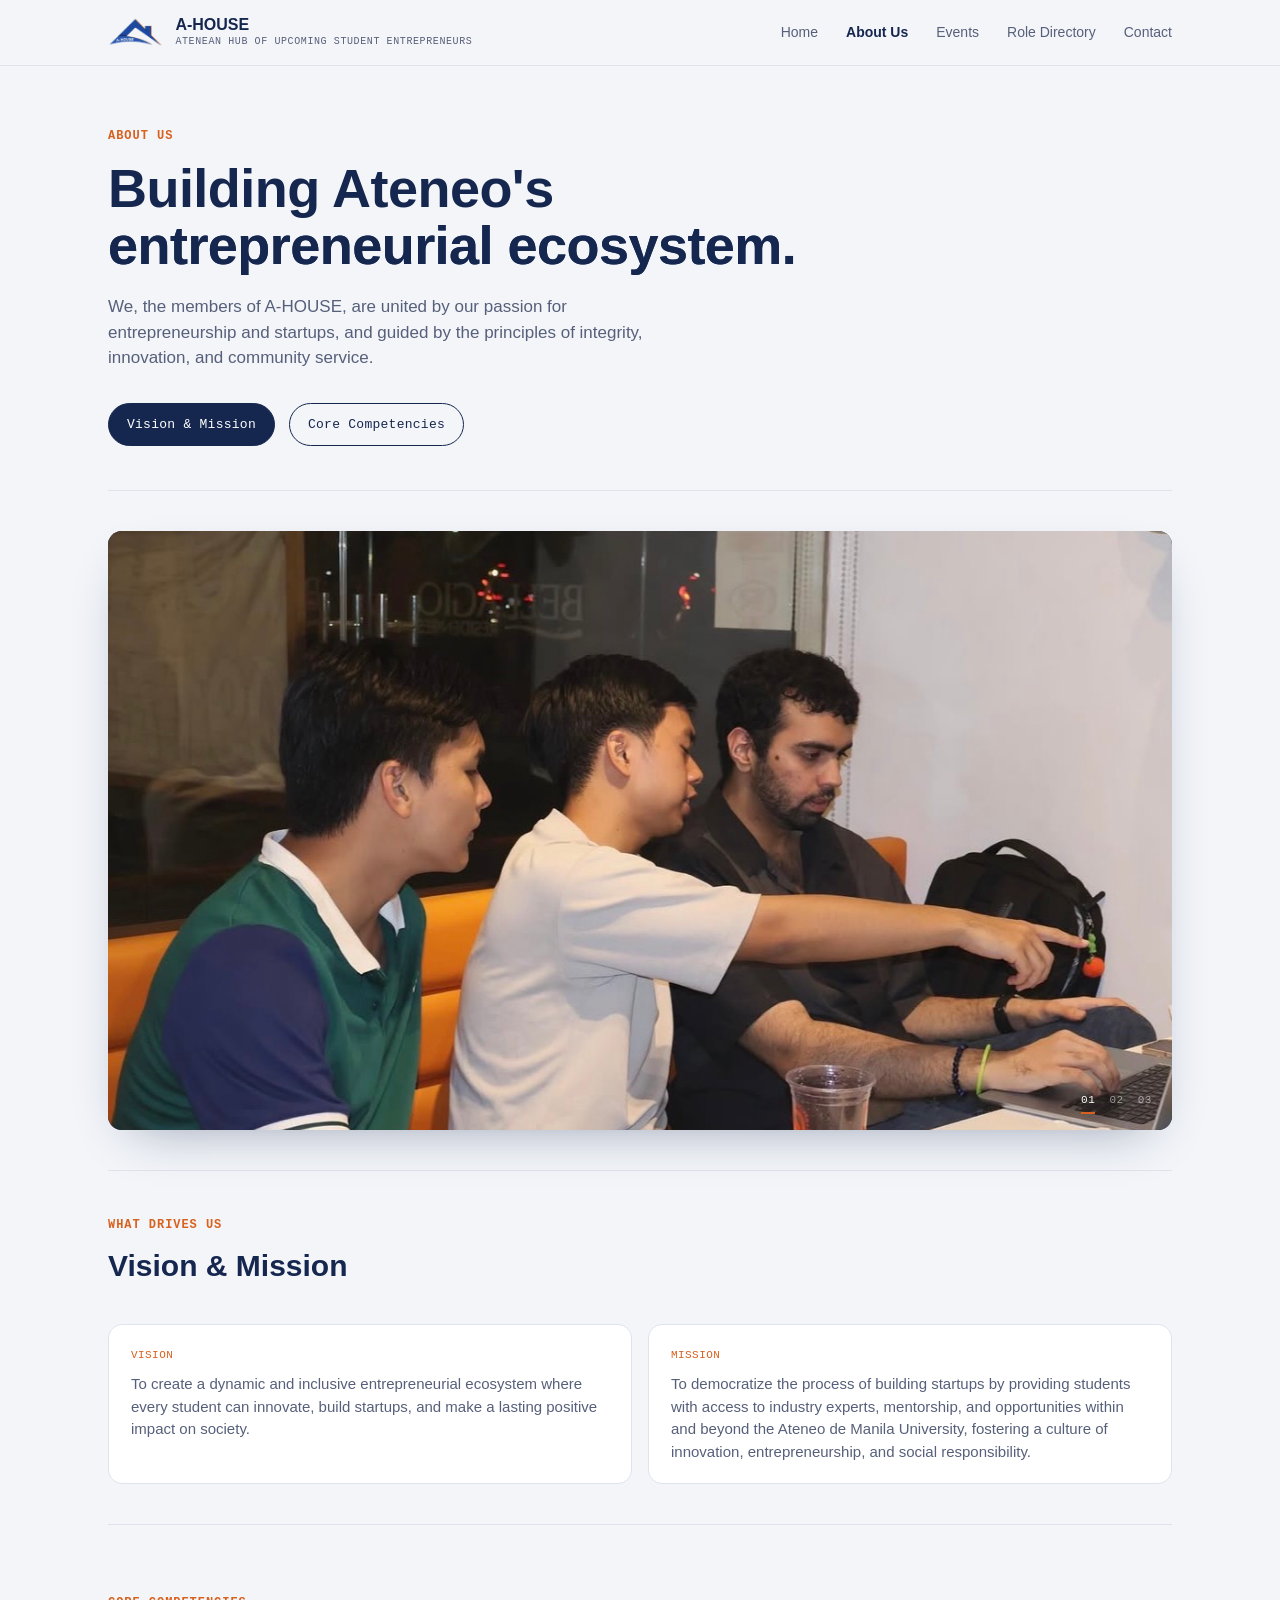
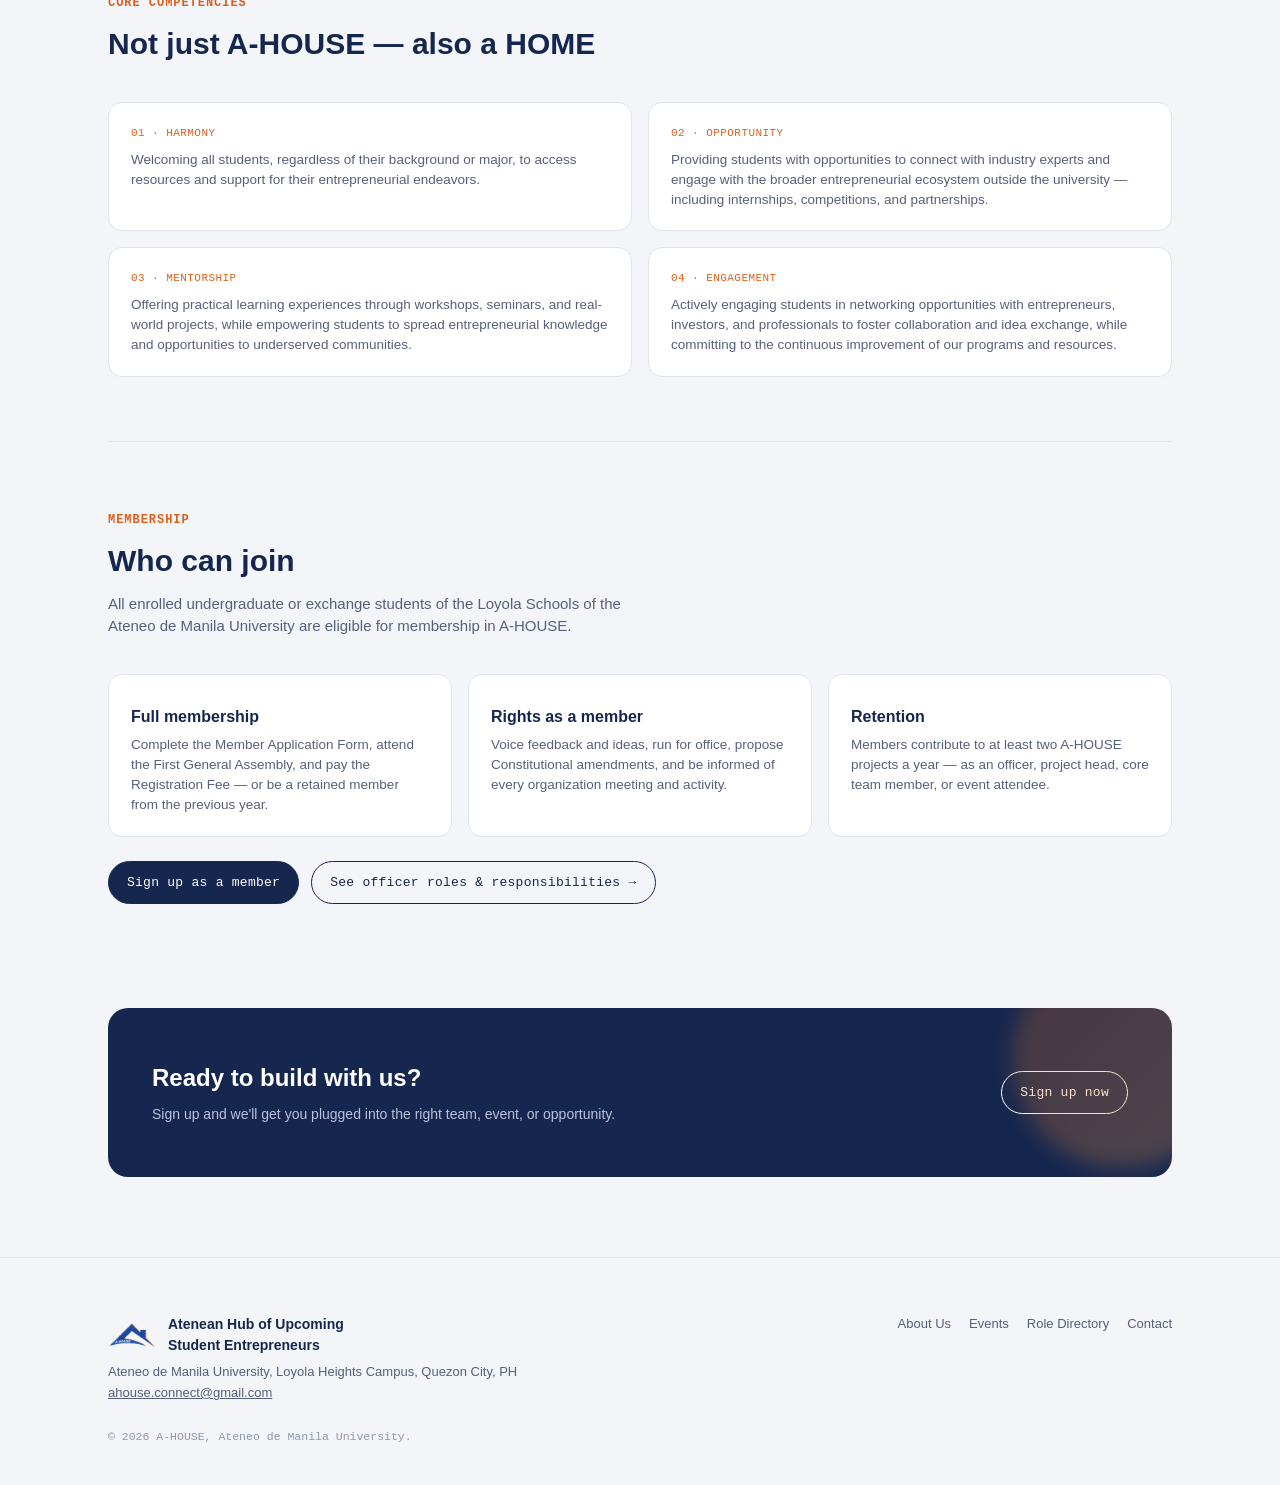
==== about.html @ 1306f524 "Initial commit: A-HOUSE multi-page site (Home, About, Events, Role Directory, Contact) Co-Authored-B" ====
<!DOCTYPE html>
<html lang="en">
<head>
<meta charset="UTF-8">
<meta name="viewport" content="width=device-width, initial-scale=1.0">
<title>About Us — A-HOUSE</title>
<meta name="description" content="A-HOUSE's vision, mission, and the HOME principles that guide the Atenean Hub of Upcoming Student Entrepreneurs.">
<link rel="icon" href="assets/logo-icon-sm.png">
<link rel="stylesheet" href="css/style.css">
</head>
<body>

<header data-header data-page="about">
  <div class="nav">
    <a class="brand" href="index.html">
      <img class="brand-mark" src="assets/logo-icon-sm.png" alt="A-HOUSE logo">
      <div>
        <div class="brand-text">A-HOUSE</div>
        <div class="brand-sub">Atenean Hub of Upcoming Student Entrepreneurs</div>
      </div>
    </a>
    <nav class="links">
      <a href="index.html" data-page="home">Home</a>
      <a href="about.html" data-page="about">About Us</a>
      <a href="events.html" data-page="events">Events</a>
      <a href="directory.html" data-page="directory">Role Directory</a>
      <a href="contact.html" data-page="contact">Contact</a>
    </nav>
    <button class="nav-toggle" aria-label="Toggle menu"><span></span></button>
  </div>
  <div class="mobile-links">
    <a href="index.html" data-page="home">Home</a>
    <a href="about.html" data-page="about">About Us</a>
    <a href="events.html" data-page="events">Events</a>
    <a href="directory.html" data-page="directory">Role Directory</a>
    <a href="contact.html" data-page="contact">Contact</a>
  </div>
</header>

<main>

  <section class="hero hero-compact">
    <div class="wrap">
      <span class="eyebrow">About Us</span>
      <h1 style="margin-top:14px;">Building Ateneo's<br><em>entrepreneurial ecosystem.</em></h1>
      <p>We, the members of A-HOUSE, are united by our passion for entrepreneurship and startups, and guided by the principles of integrity, innovation, and community service.</p>
      <div class="hero-actions">
        <button class="btn solid" onclick="scrollToId('vision-mission')">Vision &amp; Mission</button>
        <button class="btn" onclick="scrollToId('core-competencies')">Core Competencies</button>
      </div>
    </div>
  </section>

  <div class="wrap"><div class="divider"></div></div>

  <section class="section tight">
    <div class="wrap">
      <div class="carousel" data-carousel>
        <div class="carousel-track">
          <div class="carousel-slide"><img src="assets/events/startup-spark-laptop-huddle.jpg" alt="Members huddled around a laptop working together at a Startup Spark meetup"></div>
          <div class="carousel-slide"><img src="assets/events/venture-vibes-icebreaker-slide.jpg" alt="Members mid-icebreaker activity at a Venture Vibes event"></div>
          <div class="carousel-slide"><img src="assets/events/fundraising-art-field.jpg" alt="A-HOUSE members outdoors at a campus Fundraising Event"></div>
        </div>
        <div class="carousel-tabs"></div>
      </div>
    </div>
  </section>

  <div class="wrap"><div class="divider"></div></div>

  <section class="section tight" id="vision-mission">
    <div class="wrap">
      <div class="section-head">
        <span class="eyebrow">What drives us</span>
        <h2 style="margin-top:8px;">Vision &amp; Mission</h2>
      </div>
      <div class="grid">
        <div class="card">
          <div class="card-code">VISION</div>
          <p class="lead" style="margin-top:10px; font-size:15px;">To create a dynamic and inclusive entrepreneurial ecosystem where every student can innovate, build startups, and make a lasting positive impact on society.</p>
        </div>
        <div class="card">
          <div class="card-code">MISSION</div>
          <p class="lead" style="margin-top:10px; font-size:15px;">To democratize the process of building startups by providing students with access to industry experts, mentorship, and opportunities within and beyond the Ateneo de Manila University, fostering a culture of innovation, entrepreneurship, and social responsibility.</p>
        </div>
      </div>
    </div>
  </section>

  <div class="wrap"><div class="divider"></div></div>

  <section class="section" id="core-competencies">
    <div class="wrap">
      <div class="section-head">
        <span class="eyebrow">Core Competencies</span>
        <h2 style="margin-top:8px;">Not just A-HOUSE — also a HOME</h2>
      </div>
      <div class="grid">
        <div class="card">
          <div class="card-top">
            <div class="card-code">01 · HARMONY</div>
          </div>
          <p class="lead" style="margin-top:8px;">Welcoming all students, regardless of their background or major, to access resources and support for their entrepreneurial endeavors.</p>
        </div>
        <div class="card">
          <div class="card-top">
            <div class="card-code">02 · OPPORTUNITY</div>
          </div>
          <p class="lead" style="margin-top:8px;">Providing students with opportunities to connect with industry experts and engage with the broader entrepreneurial ecosystem outside the university — including internships, competitions, and partnerships.</p>
        </div>
        <div class="card">
          <div class="card-top">
            <div class="card-code">03 · MENTORSHIP</div>
          </div>
          <p class="lead" style="margin-top:8px;">Offering practical learning experiences through workshops, seminars, and real-world projects, while empowering students to spread entrepreneurial knowledge and opportunities to underserved communities.</p>
        </div>
        <div class="card">
          <div class="card-top">
            <div class="card-code">04 · ENGAGEMENT</div>
          </div>
          <p class="lead" style="margin-top:8px;">Actively engaging students in networking opportunities with entrepreneurs, investors, and professionals to foster collaboration and idea exchange, while committing to the continuous improvement of our programs and resources.</p>
        </div>
      </div>
    </div>
  </section>

  <div class="wrap"><div class="divider"></div></div>

  <section class="section">
    <div class="wrap">
      <div class="section-head">
        <span class="eyebrow">Membership</span>
        <h2 style="margin-top:8px;">Who can join</h2>
        <p>All enrolled undergraduate or exchange students of the Loyola Schools of the Ateneo de Manila University are eligible for membership in A-HOUSE.</p>
      </div>
      <div class="grid-3">
        <div class="card">
          <h3 style="font-size:16px;">Full membership</h3>
          <p class="lead">Complete the Member Application Form, attend the First General Assembly, and pay the Registration Fee — or be a retained member from the previous year.</p>
        </div>
        <div class="card">
          <h3 style="font-size:16px;">Rights as a member</h3>
          <p class="lead">Voice feedback and ideas, run for office, propose Constitutional amendments, and be informed of every organization meeting and activity.</p>
        </div>
        <div class="card">
          <h3 style="font-size:16px;">Retention</h3>
          <p class="lead">Members contribute to at least two A-HOUSE projects a year — as an officer, project head, core team member, or event attendee.</p>
        </div>
      </div>
      <div style="margin-top:24px; display:flex; gap:12px; flex-wrap:wrap;">
        <!-- Placeholder — swap href for the real member sign-up form link once it's ready. -->
        <a class="btn solid" href="#" target="_blank" rel="noopener">Sign up as a member</a>
        <a class="btn" href="directory.html">See officer roles &amp; responsibilities →</a>
      </div>
    </div>
  </section>

  <section class="section tight">
    <div class="wrap">
      <div class="cta">
        <div>
          <h3>Ready to build with us?</h3>
          <p>Sign up and we'll get you plugged into the right team, event, or opportunity.</p>
        </div>
        <!-- Placeholder — swap href for the real member sign-up form link once it's ready. -->
        <a class="btn" href="#" target="_blank" rel="noopener">Sign up now</a>
      </div>
    </div>
  </section>

</main>

<footer>
  <div class="wrap">
    <div class="foot-grid">
      <div>
        <div class="foot-brand">
          <img class="brand-mark" src="assets/logo-icon-sm.png" alt="A-HOUSE logo">
          <div class="foot-brand-text">Atenean Hub of Upcoming<br>Student Entrepreneurs</div>
        </div>
        <div class="foot-meta">Ateneo de Manila University, Loyola Heights Campus, Quezon City, PH<br><a href="mailto:ahouse.connect@gmail.com">ahouse.connect@gmail.com</a></div>
      </div>
      <div class="foot-links">
        <a href="about.html">About Us</a>
        <a href="events.html">Events</a>
        <a href="directory.html">Role Directory</a>
        <a href="contact.html">Contact</a>
      </div>
    </div>
    <div class="foot-note">© 2026 A-HOUSE, Ateneo de Manila University.</div>
  </div>
</footer>

<script src="js/main.js"></script>
<script src="js/carousel.js"></script>
</body>
</html>
---- css/style.css ----
/* ==========================================================================
   A-HOUSE shared design system
   Ported & extended from the original Role Directory (ahouseroledirectory.netlify.app)
   ========================================================================== */

:root{
  --navy: #16274F;
  --navy-light: #24407D;
  --orange: #D9611E;
  --amber: #F0A64C;
  --paper: #F3F5F9;
  --card: #FFFFFF;
  --ink: #161B22;
  --slate: #57607A;
  --slate-soft: #9098AC;
  --line: #DFE3EC;
  --radius: 14px;
  --display: -apple-system, "Segoe UI Semibold", "Helvetica Neue", Arial, sans-serif;
  --body: -apple-system, "Segoe UI", Roboto, Helvetica, Arial, sans-serif;
  --mono: ui-monospace, "SFMono-Regular", Consolas, "Liberation Mono", Menlo, monospace;
}

*{box-sizing:border-box; margin:0; padding:0;}
html{scroll-behavior:smooth;}
body{
  background:var(--paper);
  color:var(--ink);
  font-family:var(--body);
  line-height:1.5;
  -webkit-font-smoothing:antialiased;
}
a{color:inherit;}
img,svg{display:block; max-width:100%;}
button{font:inherit; background:none; border:none;}
ul{list-style:none;}

/* ---------- utility ---------- */
.wrap{max-width:1120px; margin:0 auto; padding:0 28px;}
.eyebrow{
  font-family:var(--mono);
  font-size:12px;
  letter-spacing:.08em;
  text-transform:uppercase;
  color:var(--orange);
  font-weight:600;
}
.btn{
  display:inline-flex; align-items:center; gap:8px;
  font-family:var(--mono); font-size:13px; letter-spacing:.02em;
  padding:11px 18px; border-radius:999px; border:1px solid var(--navy);
  color:var(--navy); text-decoration:none; background:transparent;
  cursor:pointer; transition:.15s ease;
}
.btn:hover{background:var(--navy); color:#fff;}
.btn.solid{background:var(--navy); color:#fff;}
.btn.solid:hover{background:var(--navy-light);}

/* ---------- header / nav ---------- */
header{
  position:sticky; top:0; z-index:50;
  background:rgba(243,245,249,.92); backdrop-filter:blur(8px);
  border-bottom:1px solid var(--line);
}
.nav{
  display:flex; align-items:center; justify-content:space-between;
  padding:16px 28px; max-width:1120px; margin:0 auto;
}
.brand{display:flex; align-items:center; gap:12px; cursor:pointer; text-decoration:none;}
.brand-mark{height:30px; width:auto; flex:none;}
.brand-text{font-family:var(--display); font-weight:700; font-size:16px; color:var(--navy); line-height:1.1;}
.brand-sub{font-family:var(--mono); font-size:10px; color:var(--slate); letter-spacing:.06em; text-transform:uppercase;}

nav.links{display:flex; gap:28px; align-items:center;}
nav.links a{font-size:14px; font-weight:500; color:var(--slate); cursor:pointer; transition:.15s; text-decoration:none;}
nav.links a:hover{color:var(--navy);}
nav.links a.active{color:var(--navy); font-weight:700;}

.nav-toggle{
  display:none; width:36px; height:36px; border-radius:8px;
  align-items:center; justify-content:center; cursor:pointer;
  border:1px solid var(--line); background:var(--card);
}
.nav-toggle span, .nav-toggle span::before, .nav-toggle span::after{
  content:""; display:block; width:16px; height:1.5px; background:var(--navy);
  position:relative; transition:.2s ease;
}
.nav-toggle span::before{position:absolute; top:-5px;}
.nav-toggle span::after{position:absolute; top:5px;}

.mobile-links{display:none; flex-direction:column; padding:8px 28px 20px; gap:2px;}
.mobile-links a{
  padding:12px 0; font-size:15px; font-weight:500; color:var(--slate);
  border-top:1px solid var(--line); text-decoration:none;
}
.mobile-links a.active{color:var(--navy); font-weight:700;}
header.menu-open .mobile-links{display:flex;}

/* ---------- hero ---------- */
.hero{padding:80px 0 56px;}
.hero.hero-compact{padding:56px 0 44px;}
.hero h1{
  font-family:var(--display); font-weight:700;
  font-size:clamp(34px,5vw,54px); line-height:1.06;
  color:var(--navy); max-width:760px; letter-spacing:-.01em;
}
.hero h1 em{
  font-style:normal;
  background:linear-gradient(92deg, var(--navy), var(--navy-light));
  -webkit-background-clip:text; background-clip:text; color:var(--navy);
}
.hero p{margin-top:20px; max-width:560px; font-size:17px; color:var(--slate);}
.hero-actions{display:flex; gap:14px; margin-top:32px; flex-wrap:wrap;}

/* Quick jump-links row under a hero (Directory, Events, ...) */
.subnav{display:flex; gap:10px; flex-wrap:wrap; padding-top:14px; border-top:1px solid var(--line); margin-top:28px;}
.subnav a{
  display:inline-block; font-family:var(--mono); font-size:12px; letter-spacing:.02em;
  color:var(--navy); text-decoration:none; cursor:pointer;
  background:#F1F4FA; border:1px solid var(--line);
  padding:7px 14px; border-radius:999px; transition:.15s ease;
}
.subnav a:hover{background:var(--navy); color:#fff; border-color:var(--navy);}

/* ---------- section shell ---------- */
.section{padding:64px 0; scroll-margin-top:84px;}
.section.tight{padding:40px 0;}
.section-head{margin-bottom:36px;}
.section-head h2{font-family:var(--display); font-size:30px; color:var(--navy);}
.section-head p{color:var(--slate); margin-top:10px; max-width:560px; font-size:15px;}
.divider{height:1px; background:var(--line); margin:0;}

/* ---------- feature row: text + carousel side by side, alternating ---------- */
.feature-row{display:flex; align-items:center; gap:48px; flex-wrap:wrap;}
.feature-text{flex:1 1 360px;}
.feature-text p{color:var(--slate); margin-top:10px; font-size:15px; max-width:440px;}
.feature-media{flex:1 1 360px; min-width:0;}
@media (min-width:900px){
  .feature-row.reverse{flex-direction:row-reverse;}
}

/* ---------- grids & cards ---------- */
.grid{display:grid; grid-template-columns:repeat(2, 1fr); gap:16px;}
.grid-3{display:grid; grid-template-columns:repeat(3, 1fr); gap:16px;}
.grid-4{display:grid; grid-template-columns:repeat(4, 1fr); gap:16px;}
.card{
  background:var(--card); border:1px solid var(--line); border-radius:var(--radius);
  padding:22px 22px 20px; transition:.18s ease; scroll-margin-top:90px;
}
.card:hover{border-color:var(--navy-light); box-shadow:0 6px 20px -10px rgba(22,39,79,.25);}
.card.open{border-color:var(--navy);}
.card.clickable{cursor:pointer;}

.card-top{display:flex; justify-content:space-between; align-items:flex-start; gap:10px;}
.card-code{font-family:var(--mono); font-size:11px; letter-spacing:.04em; color:var(--orange);}
.card-date{font-family:var(--mono); font-size:10.5px; color:var(--slate-soft); white-space:nowrap;}
.card h3{font-family:var(--display); font-size:19px; color:var(--navy); margin-top:10px; line-height:1.25;}
.card .lead{font-size:13.5px; color:var(--slate); margin-top:8px;}
.card-meta{font-family:var(--mono); font-size:11px; color:var(--slate-soft); margin-top:10px; line-height:1.6;}
.card-toggle{
  margin-top:16px; display:flex; align-items:center; gap:8px;
  font-family:var(--mono); font-size:12px; color:var(--navy); font-weight:600;
}
.chev{width:9px; height:9px; border-right:1.5px solid var(--navy); border-bottom:1.5px solid var(--navy);
  transform:rotate(45deg); transition:.2s ease;}
.card.open .chev{transform:rotate(-135deg);}

.card-detail{max-height:0; overflow:hidden; transition:max-height .3s ease;}
.card-detail-inner{padding-top:18px; border-top:1px solid var(--line); margin-top:16px;}
.detail-block{margin-bottom:16px;}
.detail-block:last-child{margin-bottom:0;}
.detail-block h4{
  font-family:var(--mono); font-size:11px; text-transform:uppercase; letter-spacing:.06em;
  color:var(--slate); margin-bottom:8px;
}
.detail-block ul{padding-left:18px; list-style:disc;}
.detail-block li{font-size:14px; color:var(--ink); margin-bottom:6px;}
.detail-block li strong{font-weight:600;}
.detail-block li ul{margin-top:5px;}
.detail-block li ul li{color:var(--slate); font-size:13.5px;}
.skills-tags{display:flex; flex-wrap:wrap; gap:8px;}
.skill-tag{
  font-size:12.5px; background:#F1F4FA; color:var(--navy); padding:6px 11px;
  border-radius:999px; border:1px solid var(--line);
}

/* ---------- badges ---------- */
.badge{
  font-family:var(--mono); font-size:10.5px; text-transform:uppercase; letter-spacing:.04em;
  padding:4px 10px; border-radius:999px; display:inline-block;
}
.badge.soon{background:#FBEAE0; color:var(--orange);}
.badge.past{background:#EAEDF4; color:var(--slate);}
.badge.freq{background:#F1F4FA; color:var(--navy);}

/* ---------- CTA banner ---------- */
.cta{
  background:var(--navy); border-radius:20px; padding:52px 44px;
  display:flex; justify-content:space-between; align-items:center; gap:24px; flex-wrap:wrap;
  position:relative; overflow:hidden;
}
.cta::after{
  content:""; position:absolute; right:-60px; top:-60px; width:220px; height:220px;
  border-radius:50%; background:linear-gradient(135deg, var(--orange), var(--amber));
  opacity:.25; filter:blur(10px);
}
.cta h3{font-family:var(--display); font-size:24px; color:#fff; max-width:420px; position:relative;}
.cta p{color:#B9C3DC; margin-top:8px; font-size:14px; position:relative;}
.cta .btn{border-color:#fff; color:#fff; position:relative;}
.cta .btn:hover{background:#fff; color:var(--navy);}

/* ---------- footer ---------- */
footer{padding:56px 0 40px; border-top:1px solid var(--line); margin-top:40px;}
.foot-grid{display:flex; justify-content:space-between; gap:24px; flex-wrap:wrap;}
.foot-brand{display:flex; align-items:center; gap:12px;}
.foot-brand .brand-mark{height:26px; width:auto;}
.foot-brand-text{font-family:var(--display); font-weight:700; color:var(--navy); font-size:14px;}
.foot-meta{font-size:13px; color:var(--slate); margin-top:6px; line-height:1.6;}
.foot-links{display:flex; gap:18px; flex-wrap:wrap;}
.foot-links a{font-size:13px; color:var(--slate); text-decoration:none;}
.foot-links a:hover{color:var(--navy);}
.foot-note{font-family:var(--mono); font-size:11.5px; color:var(--slate-soft); margin-top:24px;}

/* ---------- org chart ---------- */
.org-panel{background:var(--card); border:1px solid var(--line); border-radius:var(--radius); padding:36px 28px 28px;}
.org-ceo-wrap{display:flex; flex-direction:column; align-items:center;}
.org-ceo{
  background:var(--navy); color:#fff; font-family:var(--display); font-weight:700;
  font-size:14px; padding:12px 26px; border-radius:10px; text-align:center;
}
.org-ceo-sub{font-family:var(--mono); font-size:10px; color:var(--slate-soft); margin-top:6px;}
.org-ceo-line{width:1px; height:28px; background:var(--line);}

.org-departments{
  display:grid; grid-template-columns:repeat(6, 1fr); gap:12px;
  position:relative; padding-top:28px; margin-top:0;
}
.org-departments::before{
  content:""; position:absolute; top:0; left:calc(100%/12); right:calc(100%/12);
  height:1px; background:var(--line);
}
.org-dept{position:relative; display:flex; flex-direction:column; gap:7px;}
.org-dept::before{
  content:""; position:absolute; top:-28px; left:50%; width:1px; height:28px; background:var(--line);
}
.org-dept-name{
  font-family:var(--mono); font-size:10px; text-align:center; color:var(--slate);
  text-transform:uppercase; letter-spacing:.03em; margin-bottom:2px; min-height:28px;
  display:flex; align-items:flex-end; justify-content:center;
}
.org-node{
  width:100%; text-align:left; padding:9px 10px; border-radius:9px;
  font-size:12px; font-weight:600; cursor:pointer; color:#fff; transition:.15s ease;
  line-height:1.25; text-decoration:none; display:flex; align-items:center;
  min-height:48px; /* keeps every Chief/Head box the same height so titles that wrap
                       to 2 lines (e.g. "Chief Engagement Officer") don't push the row
                       below it out of alignment with the other columns */
}
.org-node:hover{transform:translateY(-1px); box-shadow:0 4px 12px -4px rgba(22,39,79,.35);}
.org-node.chief{background:var(--navy);}
.org-node.head{background:var(--orange);}

.org-members-row{position:relative; margin-top:28px; padding-top:24px;}
.org-members-row::before{
  content:""; position:absolute; top:0; left:calc(100%/12); right:calc(100%/12);
  height:1px; background:var(--line);
}
.org-members-stem{width:1px; height:24px; background:var(--line); margin:0 auto;}
.org-members-node{
  display:table; margin:0 auto; font-family:var(--mono); font-weight:700; font-size:12px;
  letter-spacing:.04em; text-transform:uppercase; color:var(--slate);
  border:1px dashed #C7CEDC; padding:9px 24px; border-radius:8px; background:#FAFBFD;
}

.org-legend{display:flex; gap:20px; margin-top:26px; flex-wrap:wrap;}
.org-legend span{display:inline-flex; align-items:center; gap:7px; font-family:var(--mono); font-size:11px; color:var(--slate);}
.org-legend i{width:9px; height:9px; border-radius:50%; display:inline-block;}
.org-legend i.outline{background:#FAFBFD; border:1px dashed #C7CEDC;}

/* ---------- org chart: project teams branch ---------- */
.org-project-branch{display:flex; flex-direction:column; align-items:center; margin-top:0;}
.org-project-stem{width:1px; height:24px; background:var(--line);}
.org-project-tag{
  font-family:var(--mono); font-size:10px; text-transform:uppercase; letter-spacing:.05em;
  color:var(--orange); margin-bottom:8px; text-align:center;
}
.org-project-node{
  display:table; font-family:var(--mono); font-weight:700; font-size:12px;
  letter-spacing:.04em; text-transform:uppercase; color:var(--slate); cursor:pointer;
  border:1px dashed #C7CEDC; padding:9px 24px; border-radius:8px; background:#FAFBFD;
  transition:.15s ease;
}
.org-project-node:hover{border-color:var(--orange); color:var(--orange); transform:translateY(-1px);}
.org-project-note{
  font-family:var(--mono); font-size:10px; color:var(--slate-soft); text-align:center;
  margin-top:20px;
}
.org-project-role{
  font-family:var(--mono); font-weight:700; font-size:11px; text-transform:uppercase; letter-spacing:.03em;
  padding:9px 20px; border-radius:8px; text-align:center;
}
.org-project-role.pm{background:var(--navy-light); color:#fff; width:100%; cursor:pointer; transition:.15s ease;}
.org-project-role.pm:hover{background:var(--navy); transform:translateY(-1px);}

.org-project-core-group{
  display:flex; flex-direction:column; align-items:center; gap:9px; width:100%;
  cursor:pointer; padding:6px 4px; border-radius:10px; transition:.15s ease;
}
.org-project-core-group:hover{background:#F1F4FA;}
.org-project-core-group:hover .org-project-core-label{color:var(--orange);}
.org-project-core-group:hover .org-project-core-cell{border-color:var(--orange);}

/* Mirrors .org-departments: a full-width row that branches into several
   parallel project teams, so this tier reads at the same visual weight
   as the department grid above it instead of one thin centered column. */
.org-project-teams{
  align-self:stretch; width:100%; display:grid; grid-template-columns:repeat(3, 1fr);
  gap:16px; position:relative; padding-top:28px; margin-top:14px;
}
.org-project-teams::before{
  content:""; position:absolute; top:0; left:calc(100%/6); right:calc(100%/6);
  height:1px; background:var(--line);
}
.org-project-team{position:relative; display:flex; flex-direction:column; align-items:stretch; gap:8px;}
.org-project-team::before{
  content:""; position:absolute; top:-28px; left:50%; width:1px; height:28px; background:var(--line);
}
.org-project-core-label{
  display:block; font-family:var(--mono); font-size:9.5px; text-transform:uppercase; letter-spacing:.06em;
  color:var(--slate-soft); text-align:center;
}
.org-project-core-row{display:flex; gap:8px; flex-wrap:wrap; justify-content:center;}
.org-project-core-cell{
  flex:1 1 0; min-width:34px; height:34px; border-radius:8px; border:1px dashed #C7CEDC; background:#FAFBFD;
}

@media (max-width: 900px){
  .grid-4{grid-template-columns:repeat(2, 1fr);}
  .org-departments{grid-template-columns:repeat(3, 1fr); row-gap:34px;}
  .org-departments::before{display:none;}
  .org-dept::before{display:none;}
  .org-members-row::before{display:none;}
  .org-project-teams{grid-template-columns:1fr; row-gap:30px;}
  .org-project-teams::before{display:none;}
  .org-project-team::before{display:none;}
  .org-project-core-row{max-width:220px; margin:0 auto;}
}
@media (max-width: 560px){
  .org-departments{grid-template-columns:1fr 1fr;}
}
@media (max-width: 600px){
  /* Phones: showing all 3 example teams stacked reads as clutter — one
     representative team plus the "run in parallel" note above says the
     same thing with far less scrolling. */
  .org-project-team:nth-child(n+2){display:none;}
}

/* ---------- responsive ---------- */
@media (max-width: 760px){
  .grid, .grid-3, .grid-4{grid-template-columns:1fr;}
  nav.links{display:none;}
  .nav-toggle{display:flex;}
  .cta{padding:36px 24px; flex-direction:column; align-items:flex-start;}
  .foot-grid{flex-direction:column;}

  /* Subnav pills: scroll horizontally instead of wrapping to several rows.
     The mask fades the last visible pill so it visibly hints "more to scroll". */
  .subnav{
    flex-wrap:nowrap; overflow-x:auto; scroll-behavior:smooth;
    scrollbar-width:none; -ms-overflow-style:none;
    -webkit-mask-image:linear-gradient(to right, #000 90%, transparent 100%);
    mask-image:linear-gradient(to right, #000 90%, transparent 100%);
  }
  .subnav::-webkit-scrollbar{display:none;}
  .subnav a{flex:0 0 auto; white-space:nowrap;}
}

/* ---------- photo carousel ---------- */
.carousel{
  position:relative; border-radius:var(--radius); overflow:hidden;
  background:var(--navy); box-shadow:0 20px 50px -25px rgba(22,39,79,.45);
  aspect-ratio:16/9;
}
.carousel-track{
  display:flex; width:100%; height:100%;
  overflow-x:auto; scroll-snap-type:x mandatory; scroll-behavior:smooth;
  scrollbar-width:none; -ms-overflow-style:none;
}
.carousel-track::-webkit-scrollbar{display:none;}
.carousel-slide{flex:0 0 100%; width:100%; height:100%; scroll-snap-align:start;}
.carousel-slide img{width:100%; height:100%; object-fit:cover; display:block;}

/* Mono numbered tabs — matches the eyebrow / role-code typographic voice used elsewhere. */
.carousel-tabs{
  position:absolute; bottom:16px; right:20px; z-index:5;
  display:flex; gap:14px;
}
.carousel-tabs button{
  font-family:var(--mono); font-size:11px; letter-spacing:.05em;
  color:rgba(255,255,255,.55); padding-bottom:5px; position:relative;
  cursor:pointer; transition:color .15s ease;
}
.carousel-tabs button::after{
  content:""; position:absolute; left:0; right:0; bottom:0; height:2px;
  background:var(--orange); transform:scaleX(0); transition:transform .2s ease;
}
.carousel-tabs button.active{color:#fff;}
.carousel-tabs button.active::after{transform:scaleX(1);}
@media (max-width: 640px){
  .carousel{aspect-ratio:4/5;}
  .carousel-tabs{gap:10px;}
}

/* ---------- placeholder carousel slides (no real photo yet) ---------- */
.carousel-placeholder{
  width:100%; height:100%; display:flex; flex-direction:column; align-items:center; justify-content:center; gap:8px;
  background:linear-gradient(135deg, var(--navy) 0%, var(--navy-light) 100%);
}
.carousel-placeholder-num{font-family:var(--display); font-weight:700; font-size:56px; color:rgba(255,255,255,.22); line-height:1;}
.carousel-placeholder-label{font-family:var(--mono); font-size:12px; letter-spacing:.06em; text-transform:uppercase; color:rgba(255,255,255,.55);}
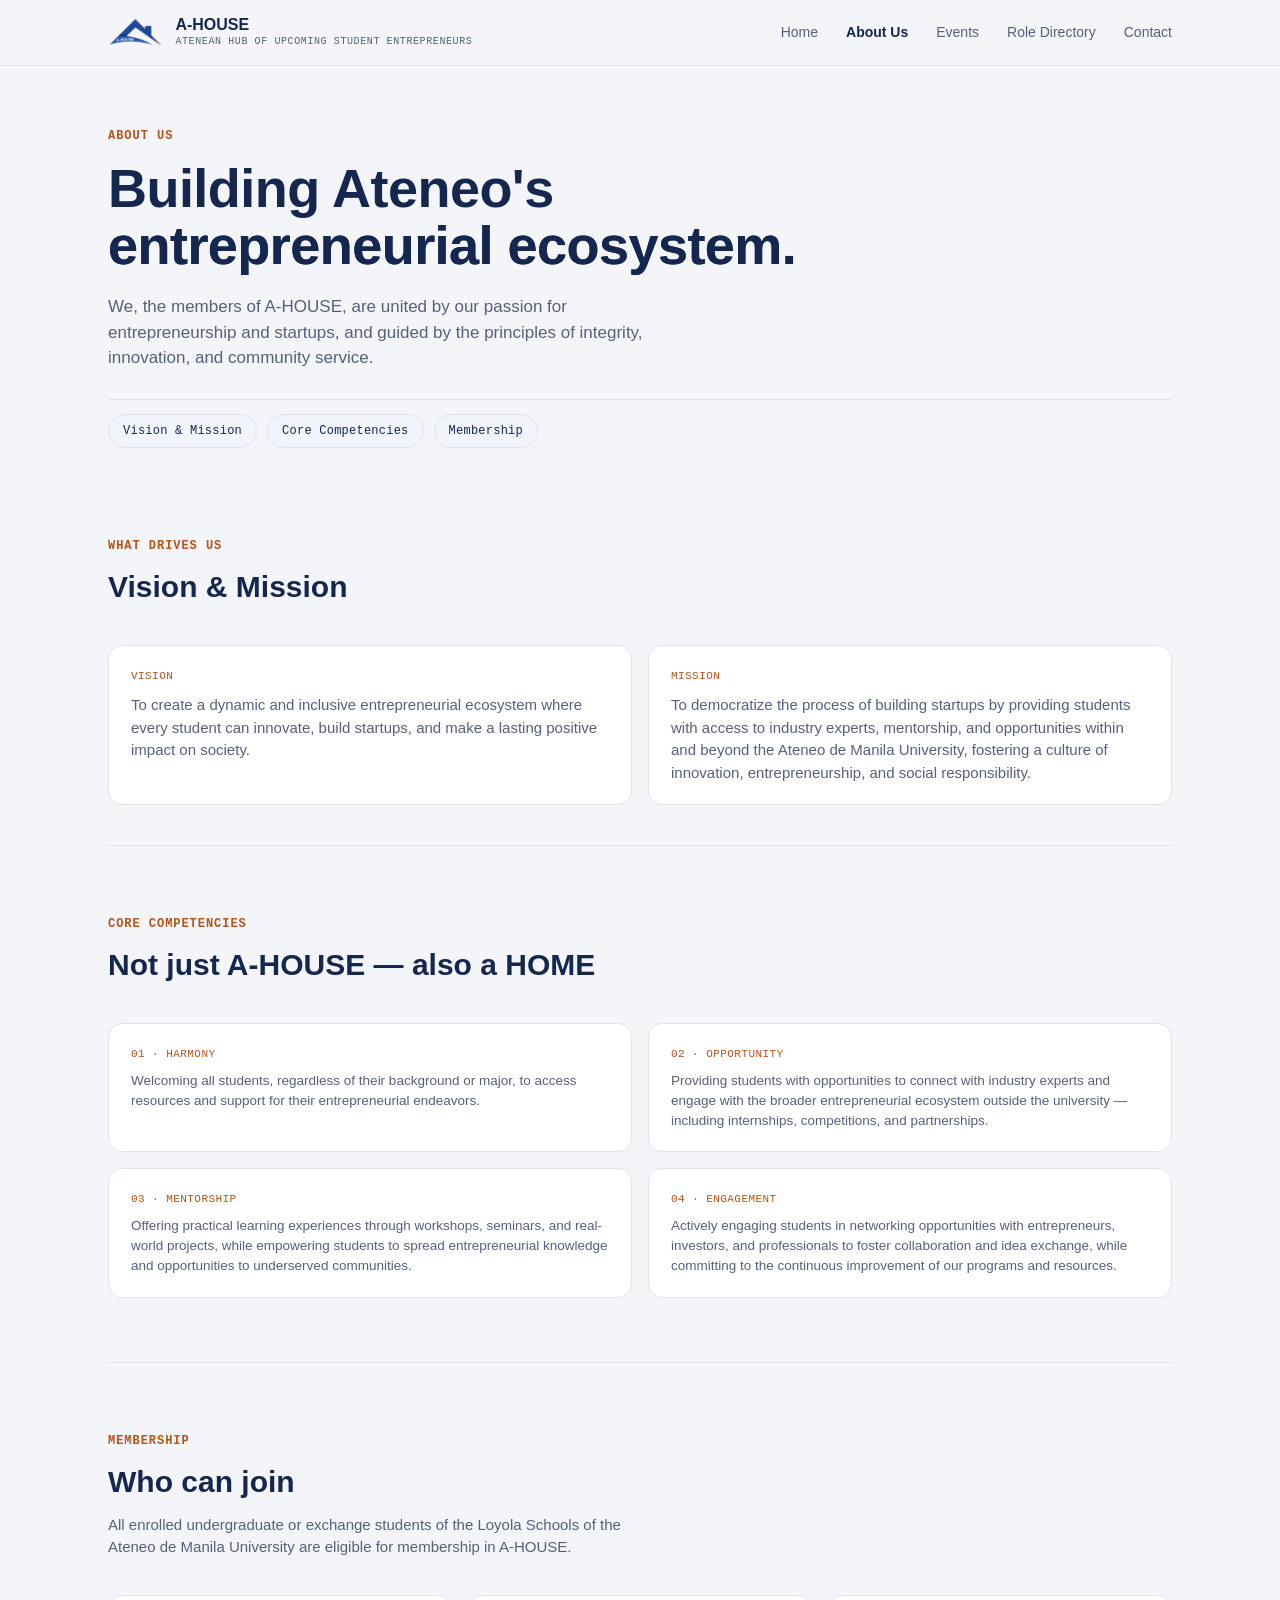
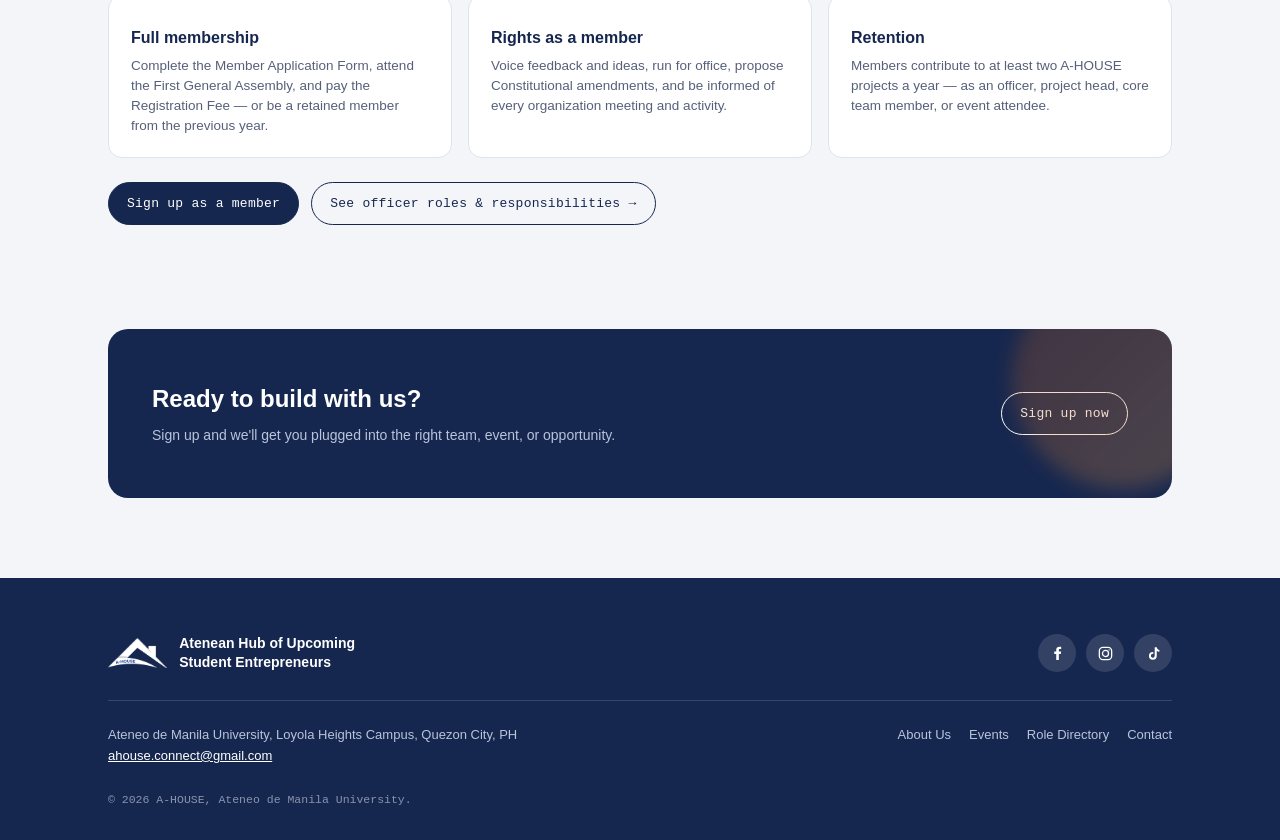
==== commit f99e7217: "Post-launch polish: forms, SEO, accessibility, footer, and nav cleanup Contact form - Wire the conta" ====
--- a/about.html
+++ b/about.html
@@ -5,6 +5,15 @@
 <meta name="viewport" content="width=device-width, initial-scale=1.0">
 <title>About Us — A-HOUSE</title>
 <meta name="description" content="A-HOUSE's vision, mission, and the HOME principles that guide the Atenean Hub of Upcoming Student Entrepreneurs.">
+<meta property="og:type" content="website">
+<meta property="og:title" content="About Us — A-HOUSE">
+<meta property="og:description" content="A-HOUSE's vision, mission, and the HOME principles that guide the Atenean Hub of Upcoming Student Entrepreneurs.">
+<meta property="og:image" content="https://a-house.netlify.app/assets/og-image.jpg">
+<meta property="og:url" content="https://a-house.netlify.app/about.html">
+<meta name="twitter:card" content="summary_large_image">
+<meta name="twitter:title" content="About Us — A-HOUSE">
+<meta name="twitter:description" content="A-HOUSE's vision, mission, and the HOME principles that guide the Atenean Hub of Upcoming Student Entrepreneurs.">
+<meta name="twitter:image" content="https://a-house.netlify.app/assets/og-image.jpg">
 <link rel="icon" href="assets/logo-icon-sm.png">
 <link rel="stylesheet" href="css/style.css">
 </head>
@@ -44,29 +53,13 @@
       <span class="eyebrow">About Us</span>
       <h1 style="margin-top:14px;">Building Ateneo's<br><em>entrepreneurial ecosystem.</em></h1>
       <p>We, the members of A-HOUSE, are united by our passion for entrepreneurship and startups, and guided by the principles of integrity, innovation, and community service.</p>
-      <div class="hero-actions">
-        <button class="btn solid" onclick="scrollToId('vision-mission')">Vision &amp; Mission</button>
-        <button class="btn" onclick="scrollToId('core-competencies')">Core Competencies</button>
-      </div>
-    </div>
-  </section>
-
-  <div class="wrap"><div class="divider"></div></div>
-
-  <section class="section tight">
-    <div class="wrap">
-      <div class="carousel" data-carousel>
-        <div class="carousel-track">
-          <div class="carousel-slide"><img src="assets/events/startup-spark-laptop-huddle.jpg" alt="Members huddled around a laptop working together at a Startup Spark meetup"></div>
-          <div class="carousel-slide"><img src="assets/events/venture-vibes-icebreaker-slide.jpg" alt="Members mid-icebreaker activity at a Venture Vibes event"></div>
-          <div class="carousel-slide"><img src="assets/events/fundraising-art-field.jpg" alt="A-HOUSE members outdoors at a campus Fundraising Event"></div>
-        </div>
-        <div class="carousel-tabs"></div>
-      </div>
-    </div>
-  </section>
-
-  <div class="wrap"><div class="divider"></div></div>
+      <div class="subnav">
+        <a onclick="scrollToId('vision-mission')">Vision &amp; Mission</a>
+        <a onclick="scrollToId('core-competencies')">Core Competencies</a>
+        <a onclick="scrollToId('membership')">Membership</a>
+      </div>
+    </div>
+  </section>
 
   <section class="section tight" id="vision-mission">
     <div class="wrap">
@@ -126,7 +119,7 @@
 
   <div class="wrap"><div class="divider"></div></div>
 
-  <section class="section">
+  <section class="section" id="membership">
     <div class="wrap">
       <div class="section-head">
         <span class="eyebrow">Membership</span>
@@ -172,14 +165,28 @@
 
 <footer>
   <div class="wrap">
-    <div class="foot-grid">
-      <div>
-        <div class="foot-brand">
-          <img class="brand-mark" src="assets/logo-icon-sm.png" alt="A-HOUSE logo">
-          <div class="foot-brand-text">Atenean Hub of Upcoming<br>Student Entrepreneurs</div>
-        </div>
-        <div class="foot-meta">Ateneo de Manila University, Loyola Heights Campus, Quezon City, PH<br><a href="mailto:ahouse.connect@gmail.com">ahouse.connect@gmail.com</a></div>
-      </div>
+    <div class="foot-top">
+      <div class="foot-brand">
+        <img class="brand-mark" src="assets/logo-icon-white.png" alt="A-HOUSE logo">
+        <div class="foot-brand-text">Atenean Hub of Upcoming<br>Student Entrepreneurs</div>
+      </div>
+      <div class="foot-social">
+        <a class="social-btn" href="https://www.facebook.com/profile.php?id=61573829886359" target="_blank" rel="noopener" aria-label="A-HOUSE on Facebook">
+          <svg viewBox="0 0 24 24" fill="currentColor" aria-hidden="true"><path d="M13.9 21v-8.4h2.8l.4-3.3h-3.2V7.1c0-.9.3-1.6 1.6-1.6h1.7V2.5C16.9 2.4 15.8 2.3 14.6 2.3c-2.6 0-4.4 1.6-4.4 4.5v2.5H7.4v3.3h2.8V21h3.7Z"/></svg>
+        </a>
+        <a class="social-btn" href="https://www.instagram.com/ahouse_org?igsi=ZTVzamh6dnVwcXMz" target="_blank" rel="noopener" aria-label="A-HOUSE on Instagram">
+          <svg viewBox="0 0 24 24" fill="none" stroke="currentColor" stroke-width="1.8" aria-hidden="true"><rect x="3.3" y="3.3" width="17.4" height="17.4" rx="5"/><circle cx="12" cy="12" r="4.3"/><circle cx="17.1" cy="6.9" r="0.9" fill="currentColor" stroke="none"/></svg>
+        </a>
+        <a class="social-btn" href="https://www.tiktok.com/@ahouse.org" target="_blank" rel="noopener" aria-label="A-HOUSE on TikTok">
+          <svg viewBox="0 0 24 24" fill="currentColor" aria-hidden="true"><path d="M16.6 3c.3 2 1.7 3.6 3.7 3.9v2.8a6.6 6.6 0 0 1-3.7-1.1v6.7a5.5 5.5 0 1 1-5.5-5.5c.2 0 .4 0 .6 0v2.8a2.7 2.7 0 1 0 2 2.6V3h2.9Z"/></svg>
+        </a>
+      </div>
+    </div>
+
+    <div class="foot-divider"></div>
+
+    <div class="foot-bottom">
+      <div class="foot-meta">Ateneo de Manila University, Loyola Heights Campus, Quezon City, PH<br><a href="mailto:ahouse.connect@gmail.com">ahouse.connect@gmail.com</a></div>
       <div class="foot-links">
         <a href="about.html">About Us</a>
         <a href="events.html">Events</a>
@@ -192,6 +199,5 @@
 </footer>
 
 <script src="js/main.js"></script>
-<script src="js/carousel.js"></script>
 </body>
 </html>
--- a/css/style.css
+++ b/css/style.css
@@ -6,13 +6,13 @@
 :root{
   --navy: #16274F;
   --navy-light: #24407D;
-  --orange: #D9611E;
+  --orange: #B85219; /* darkened from #D9611E — the brighter shade read below 4.5:1 on eyebrow/label text and white-on-orange UI (org chart Head nodes); this passes AA at both. */
   --amber: #F0A64C;
   --paper: #F3F5F9;
   --card: #FFFFFF;
   --ink: #161B22;
   --slate: #57607A;
-  --slate-soft: #9098AC;
+  --slate-soft: #646A78; /* darkened from #9098AC — used for real content (role meta, dates, footer note), not just decoration, so it needs to clear 4.5:1. */
   --line: #DFE3EC;
   --radius: 14px;
   --display: -apple-system, "Segoe UI Semibold", "Helvetica Neue", Arial, sans-serif;
@@ -153,7 +153,7 @@
 .card-top{display:flex; justify-content:space-between; align-items:flex-start; gap:10px;}
 .card-code{font-family:var(--mono); font-size:11px; letter-spacing:.04em; color:var(--orange);}
 .card-date{font-family:var(--mono); font-size:10.5px; color:var(--slate-soft); white-space:nowrap;}
-.card h3{font-family:var(--display); font-size:19px; color:var(--navy); margin-top:10px; line-height:1.25;}
+.card h2, .card h3{font-family:var(--display); font-size:19px; color:var(--navy); margin-top:10px; line-height:1.25;}
 .card .lead{font-size:13.5px; color:var(--slate); margin-top:8px;}
 .card-meta{font-family:var(--mono); font-size:11px; color:var(--slate-soft); margin-top:10px; line-height:1.6;}
 .card-toggle{
@@ -192,6 +192,14 @@
 .badge.past{background:#EAEDF4; color:var(--slate);}
 .badge.freq{background:#F1F4FA; color:var(--navy);}
 
+/* Dashed "not finalized yet" treatment — reuses the same pending-state language
+   as the org chart's Members/Project Teams nodes, instead of a full sentence. */
+.tba-badge{
+  display:inline-block; margin-top:10px; font-family:var(--mono); font-weight:700;
+  font-size:11px; letter-spacing:.05em; text-transform:uppercase; color:var(--slate);
+  border:1px dashed #C7CEDC; background:#FAFBFD; padding:7px 16px; border-radius:8px;
+}
+
 /* ---------- CTA banner ---------- */
 .cta{
   background:var(--navy); border-radius:20px; padding:52px 44px;
@@ -209,16 +217,32 @@
 .cta .btn:hover{background:#fff; color:var(--navy);}
 
 /* ---------- footer ---------- */
-footer{padding:56px 0 40px; border-top:1px solid var(--line); margin-top:40px;}
-.foot-grid{display:flex; justify-content:space-between; gap:24px; flex-wrap:wrap;}
+footer{background:var(--navy); margin-top:40px;}
+footer .wrap{padding:56px 28px 32px;}
+
+.foot-top{display:flex; justify-content:space-between; align-items:center; gap:24px; flex-wrap:wrap;}
 .foot-brand{display:flex; align-items:center; gap:12px;}
-.foot-brand .brand-mark{height:26px; width:auto;}
-.foot-brand-text{font-family:var(--display); font-weight:700; color:var(--navy); font-size:14px;}
-.foot-meta{font-size:13px; color:var(--slate); margin-top:6px; line-height:1.6;}
+.foot-brand .brand-mark{height:30px; width:auto;}
+.foot-brand-text{font-family:var(--display); font-weight:700; color:#fff; font-size:14px; line-height:1.35;}
+
+.foot-social{display:flex; gap:10px;}
+.social-btn{
+  display:inline-flex; align-items:center; justify-content:center; flex-shrink:0;
+  width:38px; height:38px; border-radius:50%;
+  background:rgba(255,255,255,.12); color:#fff; transition:.15s ease;
+}
+.social-btn:hover{background:var(--orange); transform:translateY(-2px);}
+.social-btn svg{width:17px; height:17px;}
+
+.foot-divider{height:1px; background:rgba(255,255,255,.14); margin:28px 0 24px;}
+
+.foot-bottom{display:flex; justify-content:space-between; align-items:flex-start; gap:24px; flex-wrap:wrap;}
+.foot-meta{font-size:13px; color:#B9C3DC; line-height:1.6;}
+.foot-meta a{color:#fff;}
 .foot-links{display:flex; gap:18px; flex-wrap:wrap;}
-.foot-links a{font-size:13px; color:var(--slate); text-decoration:none;}
-.foot-links a:hover{color:var(--navy);}
-.foot-note{font-family:var(--mono); font-size:11.5px; color:var(--slate-soft); margin-top:24px;}
+.foot-links a{font-size:13px; color:#B9C3DC; text-decoration:none;}
+.foot-links a:hover{color:#fff;}
+.foot-note{font-family:var(--mono); font-size:11.5px; color:#8A93AF; margin-top:24px;}
 
 /* ---------- org chart ---------- */
 .org-panel{background:var(--card); border:1px solid var(--line); border-radius:var(--radius); padding:36px 28px 28px;}
@@ -360,7 +384,7 @@
   nav.links{display:none;}
   .nav-toggle{display:flex;}
   .cta{padding:36px 24px; flex-direction:column; align-items:flex-start;}
-  .foot-grid{flex-direction:column;}
+  .foot-top, .foot-bottom{flex-direction:column; align-items:flex-start;}
 
   /* Subnav pills: scroll horizontally instead of wrapping to several rows.
      The mask fades the last visible pill so it visibly hints "more to scroll". */
@@ -386,14 +410,31 @@
   scrollbar-width:none; -ms-overflow-style:none;
 }
 .carousel-track::-webkit-scrollbar{display:none;}
-.carousel-slide{flex:0 0 100%; width:100%; height:100%; scroll-snap-align:start;}
+.carousel-slide{position:relative; flex:0 0 100%; width:100%; height:100%; scroll-snap-align:start;}
 .carousel-slide img{width:100%; height:100%; object-fit:cover; display:block;}
+
+/* Caption lives in HTML (not baked into the photo) so it never gets cropped —
+   object-fit:cover crops the sides on narrower aspect ratios (e.g. the mobile
+   4:5 carousel), and any caption burned into the image would get sliced too. */
+.carousel-caption{
+  position:absolute; left:0; right:0; bottom:0; z-index:4;
+  background:var(--navy); padding:12px 18px;
+  display:flex; align-items:baseline; gap:10px;
+}
+.cap-date{font-family:var(--mono); font-size:11px; color:#B9C3DC; white-space:nowrap; flex:0 0 auto;}
+.cap-title{
+  font-family:var(--display); font-weight:700; font-size:14px; color:#fff;
+  white-space:nowrap; overflow:hidden; text-overflow:ellipsis; min-width:0;
+}
 
 /* Mono numbered tabs — matches the eyebrow / role-code typographic voice used elsewhere. */
 .carousel-tabs{
   position:absolute; bottom:16px; right:20px; z-index:5;
   display:flex; gap:14px;
 }
+/* On slides with a caption bar, the tabs sit above it instead of sharing its row —
+   keeps them from colliding with longer captions instead of guessing at padding. */
+.carousel.has-caption .carousel-tabs{bottom:56px;}
 .carousel-tabs button{
   font-family:var(--mono); font-size:11px; letter-spacing:.05em;
   color:rgba(255,255,255,.55); padding-bottom:5px; position:relative;
@@ -408,6 +449,9 @@
 @media (max-width: 640px){
   .carousel{aspect-ratio:4/5;}
   .carousel-tabs{gap:10px;}
+  .carousel.has-caption .carousel-tabs{bottom:48px;}
+  .carousel-caption{padding:10px 14px;}
+  .cap-title{font-size:13px;}
 }
 
 /* ---------- placeholder carousel slides (no real photo yet) ---------- */
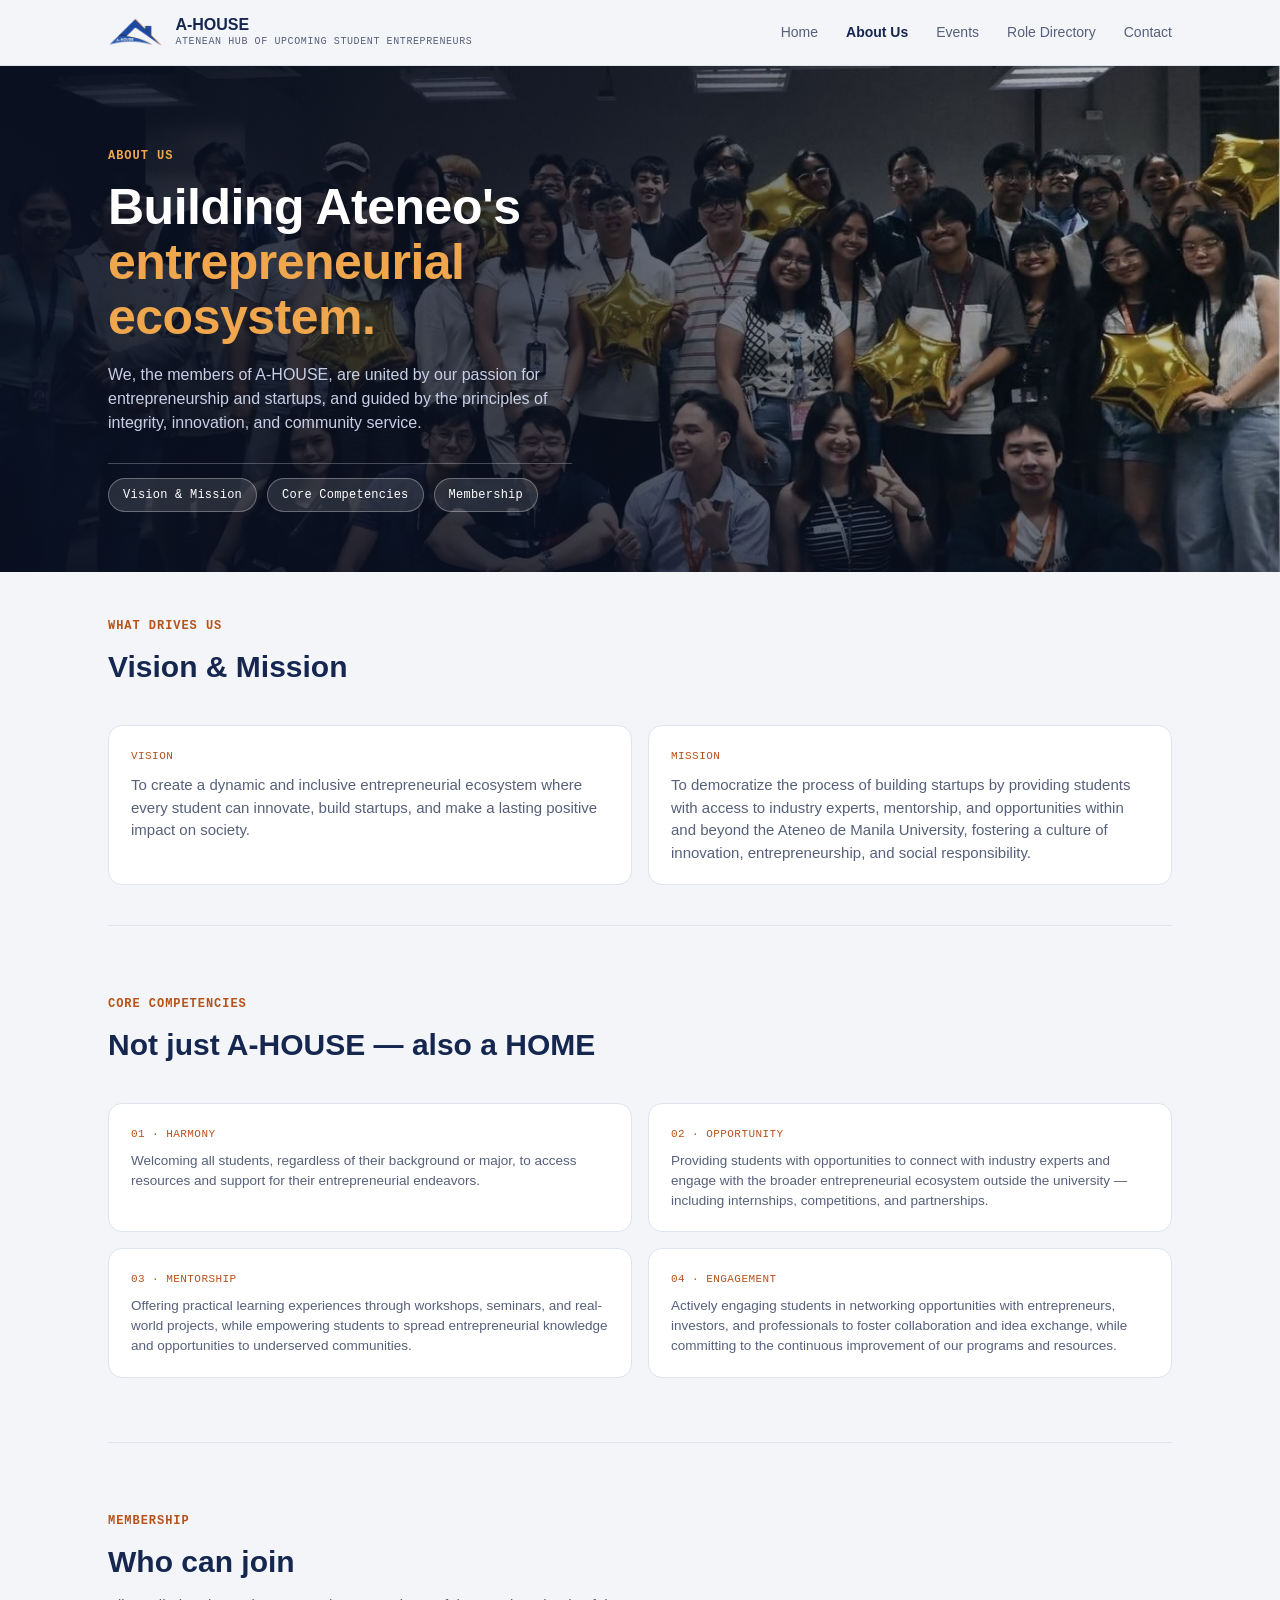
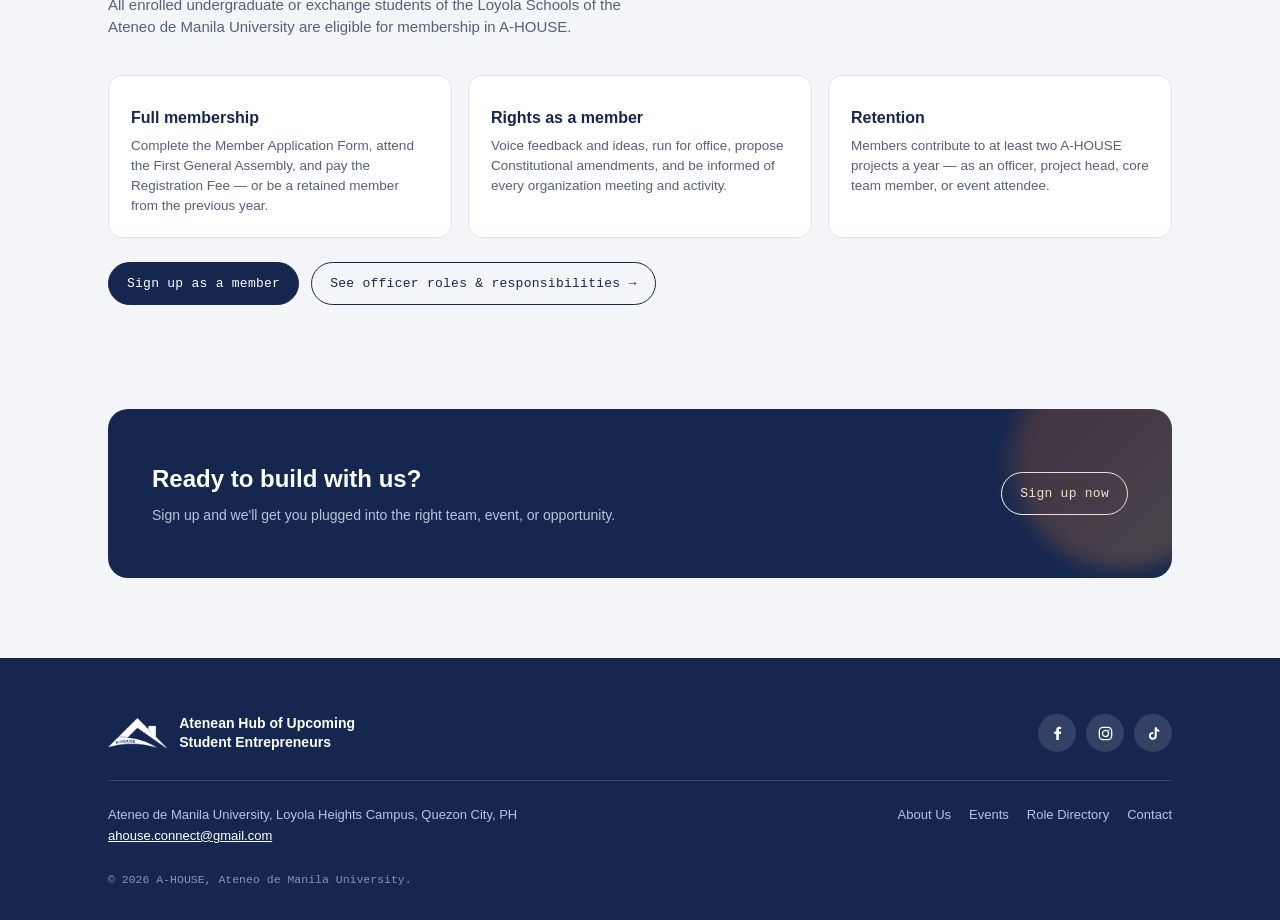
==== commit 1e5a28fe: "Give About, Events, Role Directory, and Contact the same photo hero Same visual language as the home" ====
--- a/about.html
+++ b/about.html
@@ -48,10 +48,11 @@
 
 <main>
 
-  <section class="hero hero-compact">
-    <div class="wrap">
+  <section class="hero-photo">
+    <img src="assets/events/general-assembly-1-a.jpg" alt="Officers celebrating with star balloons at General Assembly 1">
+    <div class="hc-content">
       <span class="eyebrow">About Us</span>
-      <h1 style="margin-top:14px;">Building Ateneo's<br><em>entrepreneurial ecosystem.</em></h1>
+      <h1>Building Ateneo's<br><em>entrepreneurial ecosystem.</em></h1>
       <p>We, the members of A-HOUSE, are united by our passion for entrepreneurship and startups, and guided by the principles of integrity, innovation, and community service.</p>
       <div class="subnav">
         <a onclick="scrollToId('vision-mission')">Vision &amp; Mission</a>
--- a/css/style.css
+++ b/css/style.css
@@ -95,21 +95,9 @@
 .mobile-links a.active{color:var(--navy); font-weight:700;}
 header.menu-open .mobile-links{display:flex;}
 
-/* ---------- hero ---------- */
-.hero{padding:80px 0 56px;}
-.hero.hero-compact{padding:56px 0 44px;}
-.hero h1{
-  font-family:var(--display); font-weight:700;
-  font-size:clamp(34px,5vw,54px); line-height:1.06;
-  color:var(--navy); max-width:760px; letter-spacing:-.01em;
-}
-.hero h1 em{
-  font-style:normal;
-  background:linear-gradient(92deg, var(--navy), var(--navy-light));
-  -webkit-background-clip:text; background-clip:text; color:var(--navy);
-}
-.hero p{margin-top:20px; max-width:560px; font-size:17px; color:var(--slate);}
-.hero-actions{display:flex; gap:14px; margin-top:32px; flex-wrap:wrap;}
+/* Every page's hero is now either .hero-carousel (home) or .hero-photo (every
+   other page) — see below. The plain light-background .hero/.hero-compact
+   component this used to be has no remaining usage on any page. */
 
 /* Quick jump-links row under a hero (Directory, Events, ...) */
 .subnav{display:flex; gap:10px; flex-wrap:wrap; padding-top:14px; border-top:1px solid var(--line); margin-top:28px;}
@@ -127,6 +115,26 @@
 .section-head{margin-bottom:36px;}
 .section-head h2{font-family:var(--display); font-size:30px; color:var(--navy);}
 .section-head p{color:var(--slate); margin-top:10px; max-width:560px; font-size:15px;}
+
+/* Lets Management Board and Executive Board collapse — those grids get long
+   once every role is listed out in full. Team Leads uses its own per-department
+   accordion instead (see .tl-dept-group below). */
+.tier-title-row{display:flex; align-items:center; justify-content:space-between; gap:16px; flex-wrap:wrap;}
+.tier-toggle{
+  display:inline-flex; align-items:center; gap:8px; font-family:var(--mono); font-size:12px;
+  font-weight:600; color:var(--navy); background:transparent; border:1px solid var(--line);
+  border-radius:999px; padding:8px 16px; cursor:pointer; white-space:nowrap; transition:.15s ease;
+}
+.tier-toggle:hover{border-color:var(--navy-light); background:#F1F4FA;}
+.tier-toggle .chev{width:8px; height:8px; border-right:1.5px solid var(--navy); border-bottom:1.5px solid var(--navy); transform:rotate(45deg); transition:.2s ease;}
+.tier-toggle.open .chev{transform:rotate(-135deg);}
+
+/* #mb-grid already carries class="grid" (display:grid), which — being an
+   author-stylesheet rule — overrides the browser's own [hidden]{display:none}
+   default, so toggling the hidden attribute alone silently did nothing for
+   Management Board. !important guarantees this wins regardless. */
+.tier-hidden{display:none !important;}
+
 .divider{height:1px; background:var(--line); margin:0;}
 
 /* ---------- feature row: text + carousel side by side, alternating ---------- */
@@ -142,6 +150,12 @@
 .grid{display:grid; grid-template-columns:repeat(2, 1fr); gap:16px;}
 .grid-3{display:grid; grid-template-columns:repeat(3, 1fr); gap:16px;}
 .grid-4{display:grid; grid-template-columns:repeat(4, 1fr); gap:16px;}
+/* Stacked rather than side by side, and narrower than the full section width —
+   two short cards side by side read as a comparison; stacked with Managerial
+   first reads as "here's the fuller option, then the lighter one." Left-aligned
+   like every other section's content on this page (section-head text included)
+   rather than centered, which read as a stray column adrift in whitespace. */
+.tracks-stack{display:flex; flex-direction:column; gap:16px; max-width:520px;}
 .card{
   background:var(--card); border:1px solid var(--line); border-radius:var(--radius);
   padding:22px 22px 20px; transition:.18s ease; scroll-margin-top:90px;
@@ -153,6 +167,11 @@
 .card-top{display:flex; justify-content:space-between; align-items:flex-start; gap:10px;}
 .card-code{font-family:var(--mono); font-size:11px; letter-spacing:.04em; color:var(--orange);}
 .card-date{font-family:var(--mono); font-size:10.5px; color:var(--slate-soft); white-space:nowrap;}
+/* Was rendered but never styled anywhere, so it fell back to plain body text
+   sitting flush against the title above it (same class of bug as the old
+   .chart-section/.chart-head pair). Gets the same small-label treatment as
+   card-code so it reads as a tag, not a stray line of text. */
+.card-dept{font-family:var(--mono); font-size:10.5px; text-transform:uppercase; letter-spacing:.04em; color:var(--slate-soft); margin-bottom:4px;}
 .card h2, .card h3{font-family:var(--display); font-size:19px; color:var(--navy); margin-top:10px; line-height:1.25;}
 .card .lead{font-size:13.5px; color:var(--slate); margin-top:8px;}
 .card-meta{font-family:var(--mono); font-size:11px; color:var(--slate-soft); margin-top:10px; line-height:1.6;}
@@ -254,21 +273,34 @@
 .org-ceo-sub{font-family:var(--mono); font-size:10px; color:var(--slate-soft); margin-top:6px;}
 .org-ceo-line{width:1px; height:28px; background:var(--line);}
 
+/* Each department is one grid item spanning 4 rows (name, chief, head, leads),
+   using subgrid so its internal rows line up with the SAME row tracks every
+   other department uses. That's what keeps every Chief parallel with every
+   other Chief, every Head parallel with every other Head, etc., regardless of
+   a department name wrapping to 2 lines or a Leads column holding 2 vs 3 boxes
+   — each row's height is set by the tallest cell sharing that row track, and
+   everything else in that row stretches to match instead of just top-aligning. */
 .org-departments{
-  display:grid; grid-template-columns:repeat(6, 1fr); gap:12px;
+  display:grid; grid-template-columns:repeat(6, 1fr); grid-template-rows:repeat(4, auto);
+  column-gap:12px; row-gap:10px;
   position:relative; padding-top:28px; margin-top:0;
 }
 .org-departments::before{
   content:""; position:absolute; top:0; left:calc(100%/12); right:calc(100%/12);
   height:1px; background:var(--line);
 }
-.org-dept{position:relative; display:flex; flex-direction:column; gap:7px;}
+.org-dept{
+  position:relative; display:grid; grid-template-rows:subgrid; grid-row:span 4;
+  row-gap:8px; /* overrides the parent's row-gap for just this department's own 4 rows,
+                  so its internal spacing stays tight even when row-gap grows to 34px
+                  between wrapped department groups at narrower widths (see below) */
+}
 .org-dept::before{
   content:""; position:absolute; top:-28px; left:50%; width:1px; height:28px; background:var(--line);
 }
 .org-dept-name{
   font-family:var(--mono); font-size:10px; text-align:center; color:var(--slate);
-  text-transform:uppercase; letter-spacing:.03em; margin-bottom:2px; min-height:28px;
+  text-transform:uppercase; letter-spacing:.03em; min-height:28px;
   display:flex; align-items:flex-end; justify-content:center;
 }
 .org-node{
@@ -283,22 +315,114 @@
 .org-node.chief{background:var(--navy);}
 .org-node.head{background:var(--orange);}
 
-.org-members-row{position:relative; margin-top:28px; padding-top:24px;}
-.org-members-row::before{
+/* Department Teams is a confirmed tier, same as Chief/Head — solid fill, not
+   the light cream-and-border look it had while still a draft. Dark amber
+   (#8A5A16, not --amber) because --amber is too light for white text to clear
+   AA contrast; #8A5A16 on white is 5.9:1. Can hold 2-3 boxes per department
+   (Innovations has none yet), so it's a stack of chips rather than a
+   full-width block like Chief/Head. Sized close to Head's box (not the tiny
+   chip it started as) and labeled with the team's name, not the Lead's title,
+   so each one reads as a group of people, not one person.
+
+   There's no width to lay 2-3 Leads out side by side the way Chief/Head's
+   siblings are (CEO -> 6 departments), so a stack is the only option — but a
+   plain stack reads as a ranking (top one senior to the one below). A single
+   spine with a short tick into each box borrows the same "one parent, several
+   equal children" language the chart already uses for CEO -> departments,
+   just rotated 90°, so it reads as siblings of the Head instead of a ladder. */
+/* Stretches to fill row 4's full height (the tallest Leads column sharing its
+   row track — see .org-dept above), then flex:1 on each box below splits that
+   height evenly, so a 2-team department's boxes grow to match a 3-team
+   department's total height instead of leaving empty space underneath. */
+.org-dept-leads{display:flex; flex-direction:column; gap:9px; padding-left:11px; position:relative;}
+.org-dept-leads::before{content:""; position:absolute; left:0; top:6px; bottom:6px; width:1px; background:var(--amber);}
+.org-node.lead{
+  flex:1 1 auto; min-height:0; padding:10px 12px; font-size:11.5px; font-weight:600; line-height:1.3;
+  background:#8A5A16; color:#fff; position:relative;
+}
+.org-node.lead::before{
+  content:""; position:absolute; left:-11px; top:50%; width:11px; height:1px; background:var(--amber);
+}
+.org-node.lead:hover{box-shadow:0 4px 12px -4px rgba(138,90,22,.35);}
+
+/* ---------- org chart: member tracks branch ---------- */
+/* Replaces the old standalone "Members" node — everything above (all
+   departments' Teams) still funnels down via the same top branch-line this
+   row used to carry, but now it leads straight into the Member Pool box
+   instead of a separate labeled stop first. */
+.org-tracks-row{position:relative; margin-top:28px; padding-top:24px; display:flex; flex-direction:column; align-items:stretch;}
+.org-tracks-row::before{
   content:""; position:absolute; top:0; left:calc(100%/12); right:calc(100%/12);
   height:1px; background:var(--line);
 }
-.org-members-stem{width:1px; height:24px; background:var(--line); margin:0 auto;}
-.org-members-node{
-  display:table; margin:0 auto; font-family:var(--mono); font-weight:700; font-size:12px;
-  letter-spacing:.04em; text-transform:uppercase; color:var(--slate);
-  border:1px dashed #C7CEDC; padding:9px 24px; border-radius:8px; background:#FAFBFD;
-}
+.org-tracks-stem{width:1px; height:24px; background:var(--line); margin:0 auto;}
+/* One bordered container around both tracks — rather than a text label — is
+   what says "these two are equally the member pool": a shared boundary reads
+   as one group without needing a separate node above them. Full width to
+   match the department grid above (not a small floating box), with the full
+   track explanations inline so the chart is self-contained. */
+.org-tracks-pool{
+  margin-top:16px; border:1px solid var(--line); border-radius:14px; background:#FAFBFD;
+  padding:20px 24px 24px;
+}
+.org-tracks-pool-label{
+  font-family:var(--mono); font-size:9.5px; text-transform:uppercase; letter-spacing:.06em;
+  color:var(--slate-soft); margin-bottom:14px;
+}
+/* Stacked (not side by side) with Managerial Track on top — it's the one that
+   feeds back up into the Teams tier, so it sits closer to that upward path;
+   Community Track sits underneath as the track that doesn't flow anywhere
+   further. Connected with the same spine-and-tick language as .org-dept-leads
+   above (one parent, equal children, rotated 90° since there's no width to
+   lay them out side by side) so the two visibly read as siblings, not a rank. */
+.org-tracks{display:flex; flex-direction:column; gap:10px; padding-left:14px; position:relative;}
+.org-tracks::before{content:""; position:absolute; left:0; top:10px; bottom:10px; width:1px; background:#E3B876;}
+.org-track{
+  position:relative; background:#FDF1DC; border:1px solid #E3B876; border-radius:10px;
+  padding:14px 20px;
+}
+.org-track::before{
+  content:""; position:absolute; left:-14px; top:24px; width:14px; height:1px; background:#E3B876;
+}
+.org-track-name{font-family:var(--mono); font-weight:700; font-size:12.5px; letter-spacing:.03em; color:#8A5A16;}
+.org-track-sub{font-family:var(--mono); font-size:9.5px; text-transform:uppercase; letter-spacing:.03em; color:var(--slate-soft); margin-top:2px;}
+.org-track-quote{font-size:13px; color:var(--ink); font-style:italic; margin-top:9px; line-height:1.55; max-width:640px;}
+.org-track-note{font-family:var(--mono); font-size:10.5px; color:var(--slate); margin-top:8px;}
 
 .org-legend{display:flex; gap:20px; margin-top:26px; flex-wrap:wrap;}
 .org-legend span{display:inline-flex; align-items:center; gap:7px; font-family:var(--mono); font-size:11px; color:var(--slate);}
 .org-legend i{width:9px; height:9px; border-radius:50%; display:inline-block;}
 .org-legend i.outline{background:#FAFBFD; border:1px dashed #C7CEDC;}
+
+/* ---------- team leads section: accordion ---------- */
+/* Each department is a native <details> — card-styled like the rest of the
+   site, closed by default, opened individually. Deliberately not a hand-rolled
+   max-height toggle: a role card's own "View full responsibilities" can grow
+   *inside* an already-open panel, and a max-height snapshot taken at open-time
+   has no way to know that happened, so the newly-taller content just gets
+   clipped. <details> has no height to get stale — instant open/close, but
+   correct for content of any size, and keyboard/screen-reader accessible for free. */
+.tl-dept-group{
+  background:var(--card); border:1px solid var(--line); border-radius:var(--radius);
+  margin-bottom:12px; transition:border-color .15s ease;
+}
+.tl-dept-group:last-child{margin-bottom:0;}
+.tl-dept-group[open]{border-color:var(--navy-light);}
+.tl-dept-toggle{
+  display:flex; align-items:center; justify-content:space-between; gap:16px;
+  padding:18px 22px; cursor:pointer; list-style:none; transition:background .15s ease;
+  border-radius:var(--radius);
+}
+.tl-dept-toggle::-webkit-details-marker{display:none;}
+.tl-dept-toggle::marker{display:none; content:"";}
+.tl-dept-toggle:hover{background:#F8F9FC;}
+.tl-dept-group[open] .tl-dept-toggle{border-radius:var(--radius) var(--radius) 0 0;}
+.tl-dept-toggle-text{display:flex; align-items:baseline; gap:12px; flex-wrap:wrap;}
+.tl-dept-toggle-text h3{font-family:var(--display); font-size:17px; color:var(--navy); margin:0;}
+.tl-dept-reports{font-family:var(--mono); font-size:11px; color:var(--slate-soft);}
+.tl-dept-toggle .chev{flex:0 0 auto;}
+.tl-dept-group[open] .chev{transform:rotate(-135deg);}
+.tl-dept-body-inner{padding:4px 22px 22px;}
 
 /* ---------- org chart: project teams branch ---------- */
 .org-project-branch{display:flex; flex-direction:column; align-items:center; margin-top:0;}
@@ -362,7 +486,7 @@
   .org-departments{grid-template-columns:repeat(3, 1fr); row-gap:34px;}
   .org-departments::before{display:none;}
   .org-dept::before{display:none;}
-  .org-members-row::before{display:none;}
+  .org-tracks-row::before{display:none;}
   .org-project-teams{grid-template-columns:1fr; row-gap:30px;}
   .org-project-teams::before{display:none;}
   .org-project-team::before{display:none;}
@@ -454,6 +578,116 @@
   .cap-title{font-size:13px;}
 }
 
+/* Prev/next: reuses the site's existing border-corner chevron (see .chev),
+   just bigger and rotated to point sideways. Generic — used by any carousel
+   variant that opts in with these two buttons in its markup. */
+.carousel-arrow{
+  position:absolute; top:50%; translate:0 -50%; z-index:5;
+  width:40px; height:40px; border-radius:50%;
+  display:flex; align-items:center; justify-content:center;
+  background:rgba(9,15,32,.45); border:1px solid rgba(255,255,255,.28);
+  cursor:pointer; transition:.15s ease;
+}
+.carousel-arrow:hover{background:rgba(9,15,32,.72); border-color:rgba(255,255,255,.5);}
+.carousel-arrow::before{
+  content:""; width:8px; height:8px;
+  border-right:2px solid #fff; border-bottom:2px solid #fff;
+}
+.carousel-arrow.prev{left:16px;}
+.carousel-arrow.prev::before{transform:rotate(135deg); margin-left:3px;}
+.carousel-arrow.next{right:16px;}
+.carousel-arrow.next::before{transform:rotate(-45deg); margin-right:3px;}
+
+/* ---------- home hero: rotating page showcase ---------- */
+/* Same carousel engine as the photo carousels elsewhere on the site (native
+   scroll-snap, numbered-tabs-turned-dots, auto-advance), and now the same
+   real event photos too — each slide is a full page intro (that page's own
+   eyebrow/h1/p) layered over one of those photos with a scrim strong enough
+   to carry large display type, rather than a stock illustration standing in
+   for "this is a real, active org." */
+.hero-carousel{
+  position:relative; overflow:hidden;
+  height:min(620px, 88vh);
+  background:var(--navy); /* shows briefly under each slide's photo while it loads */
+}
+.hero-carousel .carousel-track{height:100%;}
+.hero-carousel .carousel-slide{position:relative; display:flex; align-items:center; height:100%;}
+.hero-carousel .carousel-slide img{position:absolute; inset:0; width:100%; height:100%; object-fit:cover; z-index:0;}
+.hero-carousel .carousel-slide::before{
+  content:""; position:absolute; inset:0; z-index:1;
+  background:
+    linear-gradient(100deg, rgba(9,15,32,.92) 0%, rgba(9,15,32,.72) 42%, rgba(9,15,32,.3) 72%, rgba(9,15,32,.12) 100%),
+    linear-gradient(0deg, rgba(9,15,32,.55) 0%, rgba(9,15,32,0) 35%);
+}
+/* Not .wrap — a flex item with margin:auto centers itself in the slide
+   instead of hugging the left edge. This computes the same left inset .wrap
+   uses elsewhere (28px, plus whatever centers a 1120px column past that
+   width) so the headline still lines up with the header logo and every
+   other section's left edge. */
+.hc-content{
+  position:relative; z-index:2; max-width:600px; width:100%; min-width:0; box-sizing:border-box;
+  padding-left:max(28px, calc((100vw - 1120px) / 2 + 28px)); padding-right:28px;
+}
+.hc-content .eyebrow{color:var(--amber);}
+.hc-content h1{
+  margin-top:14px; font-family:var(--display); font-weight:700; color:#fff;
+  font-size:clamp(32px, 4.4vw, 50px); line-height:1.1; letter-spacing:-.01em;
+}
+.hc-content h1 em{font-style:normal; color:var(--amber);}
+.hc-content p{margin-top:18px; font-size:16px; color:#C7CFE6; max-width:480px;}
+.hc-actions{display:flex; gap:14px; margin-top:30px; flex-wrap:wrap;}
+.hero-carousel .btn.solid{background:#fff; color:var(--navy); border-color:#fff;}
+.hero-carousel .btn.solid:hover{background:var(--amber); border-color:var(--amber); color:var(--navy);}
+.hero-carousel .btn:not(.solid){border-color:rgba(255,255,255,.5); color:#fff;}
+.hero-carousel .btn:not(.solid):hover{background:rgba(255,255,255,.12);}
+.hero-carousel .carousel-tabs{
+  left:50%; right:auto; bottom:24px; translate:-50% 0; gap:7px;
+}
+/* Left-aligned text of varying length (a one-line "Let's talk." vs a full
+   paragraph) means a vertically-centered side arrow will collide with
+   *some* slide's copy sooner or later — flanking the dot row at the bottom
+   keeps the arrows clear of every slide's text regardless of length. */
+.hero-carousel .carousel-arrow{top:auto; bottom:16px; translate:0;}
+.hero-carousel .carousel-arrow.prev{left:auto; right:calc(50% + 46px);}
+.hero-carousel .carousel-arrow.next{left:calc(50% + 46px); right:auto;}
+.hero-carousel .carousel-tabs button{
+  width:7px; height:7px; padding:0; border-radius:999px; background:rgba(255,255,255,.35);
+  font-size:0; line-height:0; color:transparent; overflow:hidden;
+  transition:width .2s ease, background .2s ease;
+}
+.hero-carousel .carousel-tabs button::after{display:none;}
+.hero-carousel .carousel-tabs button.active{width:20px; background:#fff;}
+@media (max-width: 640px){
+  .hero-carousel{height:min(560px, 92vh);}
+  .carousel-arrow{width:34px; height:34px;}
+  .carousel-arrow.prev{left:10px;}
+  .carousel-arrow.next{right:10px;}
+}
+
+/* ---------- sub-page hero: static photo banner ---------- */
+/* Same visual language as the home hero (photo backdrop, scrim, .hc-content
+   typography) but one fixed image and no carousel machinery — these are
+   page headers, not a rotating showcase. Each page reuses the exact photo
+   its own slide uses in the home hero, so there's visual continuity between
+   clicking into a page from there and landing on the page itself. */
+.hero-photo{
+  position:relative; overflow:hidden; display:flex; align-items:center;
+  padding:76px 0 60px;
+}
+.hero-photo img{position:absolute; inset:0; width:100%; height:100%; object-fit:cover; z-index:0;}
+.hero-photo::before{
+  content:""; position:absolute; inset:0; z-index:1;
+  background:
+    linear-gradient(100deg, rgba(9,15,32,.92) 0%, rgba(9,15,32,.72) 42%, rgba(9,15,32,.35) 75%, rgba(9,15,32,.18) 100%),
+    linear-gradient(0deg, rgba(9,15,32,.5) 0%, rgba(9,15,32,0) 40%);
+}
+.hero-photo .subnav{border-top-color:rgba(255,255,255,.25);}
+.hero-photo .subnav a{background:rgba(255,255,255,.12); border-color:rgba(255,255,255,.3); color:#fff;}
+.hero-photo .subnav a:hover{background:#fff; color:var(--navy); border-color:#fff;}
+@media (max-width: 640px){
+  .hero-photo{padding:64px 0 48px;}
+}
+
 /* ---------- placeholder carousel slides (no real photo yet) ---------- */
 .carousel-placeholder{
   width:100%; height:100%; display:flex; flex-direction:column; align-items:center; justify-content:center; gap:8px;
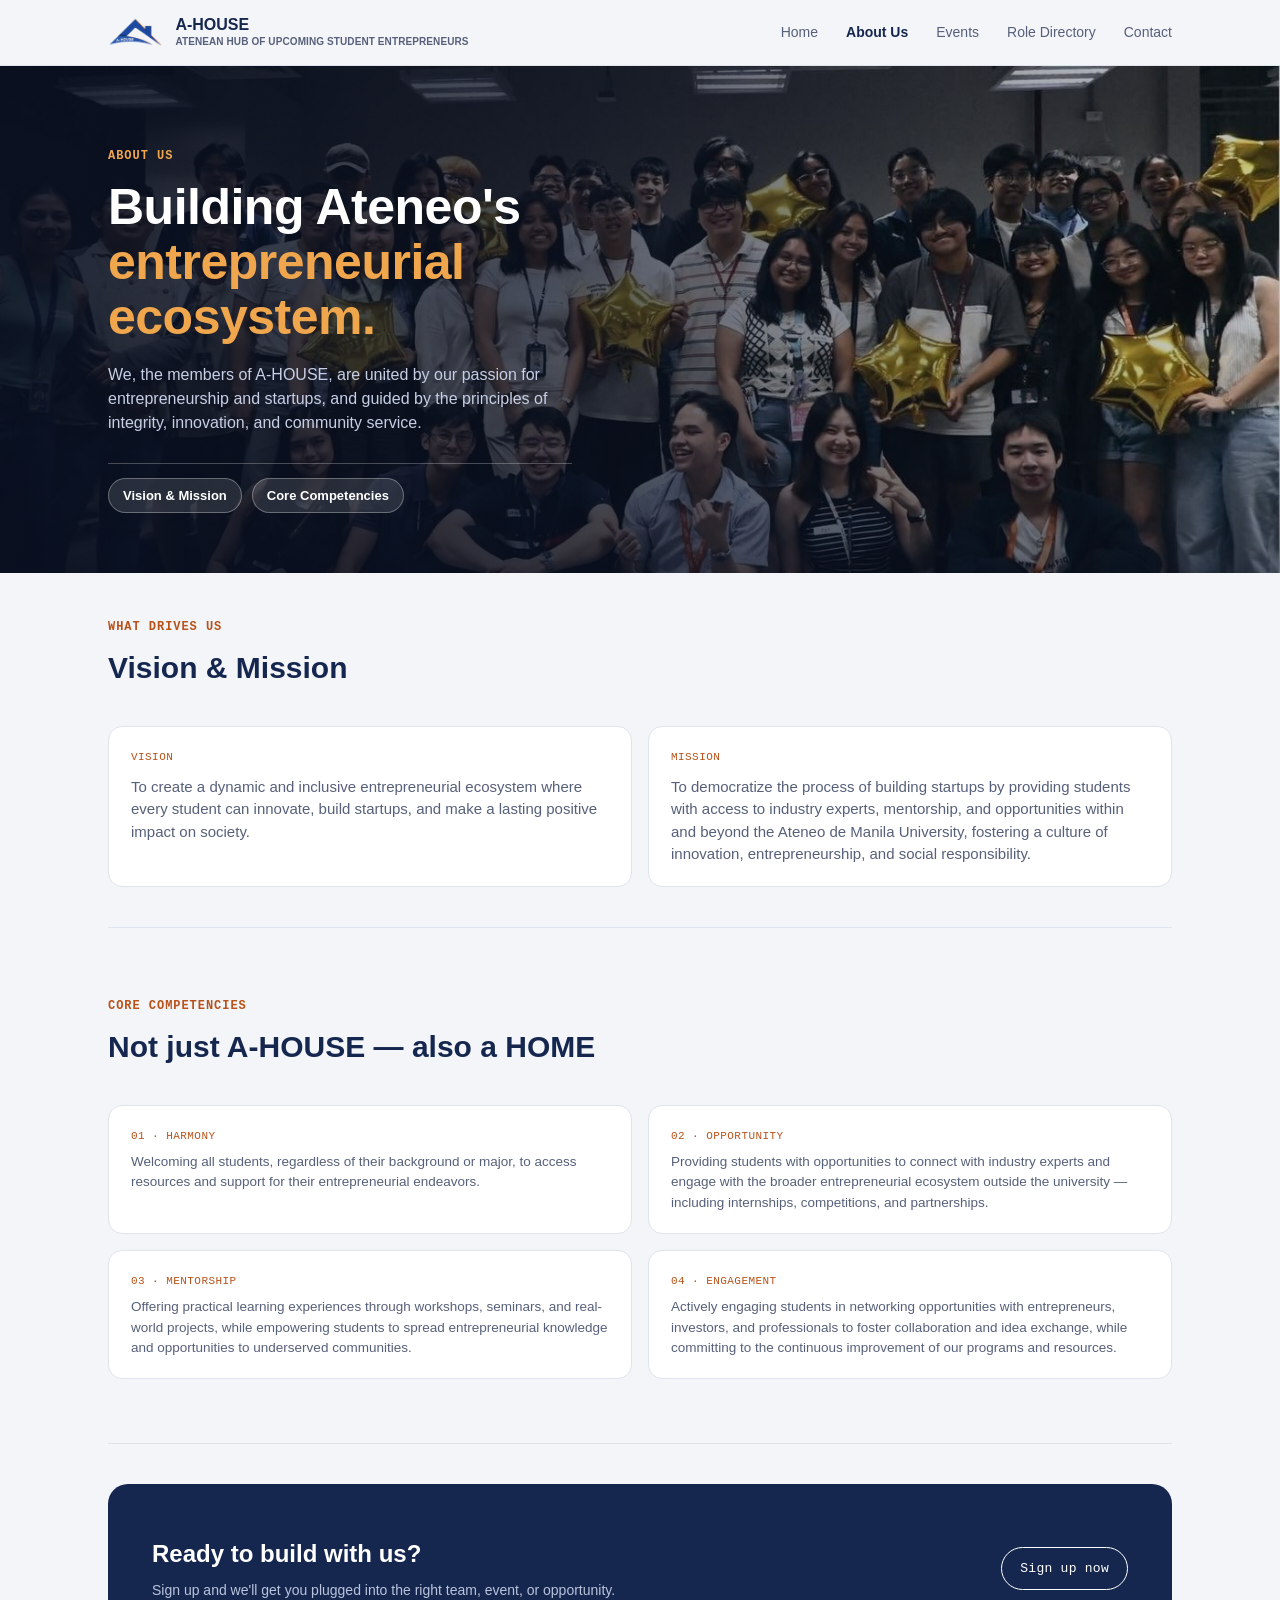
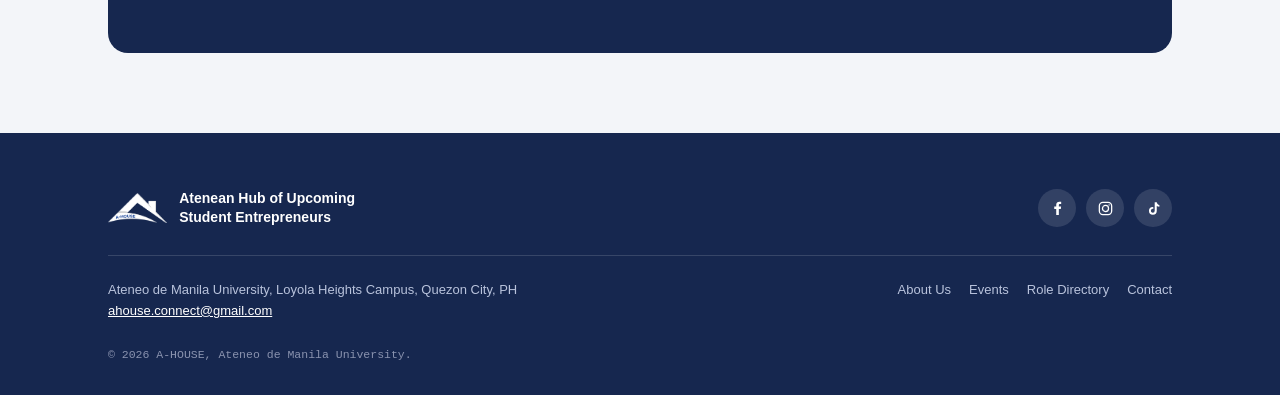
==== commit 7cde9fd2: "Move Membership section from About to Home; drop two boxes 'Who can join' now lives on the home page" ====
--- a/about.html
+++ b/about.html
@@ -57,7 +57,6 @@
       <div class="subnav">
         <a onclick="scrollToId('vision-mission')">Vision &amp; Mission</a>
         <a onclick="scrollToId('core-competencies')">Core Competencies</a>
-        <a onclick="scrollToId('membership')">Membership</a>
       </div>
     </div>
   </section>
@@ -120,35 +119,6 @@
 
   <div class="wrap"><div class="divider"></div></div>
 
-  <section class="section" id="membership">
-    <div class="wrap">
-      <div class="section-head">
-        <span class="eyebrow">Membership</span>
-        <h2 style="margin-top:8px;">Who can join</h2>
-        <p>All enrolled undergraduate or exchange students of the Loyola Schools of the Ateneo de Manila University are eligible for membership in A-HOUSE.</p>
-      </div>
-      <div class="grid-3">
-        <div class="card">
-          <h3 style="font-size:16px;">Full membership</h3>
-          <p class="lead">Complete the Member Application Form, attend the First General Assembly, and pay the Registration Fee — or be a retained member from the previous year.</p>
-        </div>
-        <div class="card">
-          <h3 style="font-size:16px;">Rights as a member</h3>
-          <p class="lead">Voice feedback and ideas, run for office, propose Constitutional amendments, and be informed of every organization meeting and activity.</p>
-        </div>
-        <div class="card">
-          <h3 style="font-size:16px;">Retention</h3>
-          <p class="lead">Members contribute to at least two A-HOUSE projects a year — as an officer, project head, core team member, or event attendee.</p>
-        </div>
-      </div>
-      <div style="margin-top:24px; display:flex; gap:12px; flex-wrap:wrap;">
-        <!-- Placeholder — swap href for the real member sign-up form link once it's ready. -->
-        <a class="btn solid" href="#" target="_blank" rel="noopener">Sign up as a member</a>
-        <a class="btn" href="directory.html">See officer roles &amp; responsibilities →</a>
-      </div>
-    </div>
-  </section>
-
   <section class="section tight">
     <div class="wrap">
       <div class="cta">
--- a/css/style.css
+++ b/css/style.css
@@ -58,8 +58,18 @@
 /* ---------- header / nav ---------- */
 header{
   position:sticky; top:0; z-index:50;
-  background:rgba(243,245,249,.92); backdrop-filter:blur(8px);
+  background:rgba(243,245,249,.92);
+  -webkit-backdrop-filter:blur(8px); backdrop-filter:blur(8px);
   border-bottom:1px solid var(--line);
+  /* Sticky + backdrop-filter is a known WebKit repaint bug: without its own
+     compositing layer, the blurred backdrop can briefly repaint a frame behind
+     the new scroll position, showing as a faint ghosted duplicate above the
+     header while scrolling. Promoting the header to its own layer (and
+     isolating it from the stacking context below) makes the browser recomposite
+     the blur cleanly every frame instead of reusing a stale one. */
+  transform:translateZ(0);
+  will-change:transform;
+  isolation:isolate;
 }
 .nav{
   display:flex; align-items:center; justify-content:space-between;
@@ -68,7 +78,7 @@
 .brand{display:flex; align-items:center; gap:12px; cursor:pointer; text-decoration:none;}
 .brand-mark{height:30px; width:auto; flex:none;}
 .brand-text{font-family:var(--display); font-weight:700; font-size:16px; color:var(--navy); line-height:1.1;}
-.brand-sub{font-family:var(--mono); font-size:10px; color:var(--slate); letter-spacing:.06em; text-transform:uppercase;}
+.brand-sub{font-family:var(--body); font-weight:600; font-size:10px; color:var(--slate); letter-spacing:.01em; text-transform:uppercase;}
 
 nav.links{display:flex; gap:28px; align-items:center;}
 nav.links a{font-size:14px; font-weight:500; color:var(--slate); cursor:pointer; transition:.15s; text-decoration:none;}
@@ -102,7 +112,7 @@
 /* Quick jump-links row under a hero (Directory, Events, ...) */
 .subnav{display:flex; gap:10px; flex-wrap:wrap; padding-top:14px; border-top:1px solid var(--line); margin-top:28px;}
 .subnav a{
-  display:inline-block; font-family:var(--mono); font-size:12px; letter-spacing:.02em;
+  display:inline-block; font-family:var(--body); font-weight:600; font-size:13px; letter-spacing:0;
   color:var(--navy); text-decoration:none; cursor:pointer;
   background:#F1F4FA; border:1px solid var(--line);
   padding:7px 14px; border-radius:999px; transition:.15s ease;
@@ -117,8 +127,8 @@
 .section-head p{color:var(--slate); margin-top:10px; max-width:560px; font-size:15px;}
 
 /* Lets Management Board and Executive Board collapse — those grids get long
-   once every role is listed out in full. Team Leads uses its own per-department
-   accordion instead (see .tl-dept-group below). */
+   once every role is listed out in full. Department Teams uses its own
+   tab-row-plus-panel pattern instead (see .tl-tabs below). */
 .tier-title-row{display:flex; align-items:center; justify-content:space-between; gap:16px; flex-wrap:wrap;}
 .tier-toggle{
   display:inline-flex; align-items:center; gap:8px; font-family:var(--mono); font-size:12px;
@@ -129,11 +139,22 @@
 .tier-toggle .chev{width:8px; height:8px; border-right:1.5px solid var(--navy); border-bottom:1.5px solid var(--navy); transform:rotate(45deg); transition:.2s ease;}
 .tier-toggle.open .chev{transform:rotate(-135deg);}
 
-/* #mb-grid already carries class="grid" (display:grid), which — being an
-   author-stylesheet rule — overrides the browser's own [hidden]{display:none}
-   default, so toggling the hidden attribute alone silently did nothing for
-   Management Board. !important guarantees this wins regardless. */
-.tier-hidden{display:none !important;}
+/* Slides open/shut instead of just appearing, via the CSS grid-rows trick:
+   animating grid-template-rows between 0fr and 1fr reveals a child's true
+   auto height, not a guessed max-height ceiling. A guessed ceiling is
+   exactly what clipped nested accordion content earlier on this same page
+   (see .tl-panel below) — Department Teams alone can have several of a
+   selected department's role cards expanded at once, so
+   there's no safe fixed number here either. This wraps the real container
+   (#mb-grid, #eb-departments, #tl-departments, #tracks-stack all keep their
+   own ids and classes unchanged) rather than replacing it, so none of the
+   render/toggle JS needs to know layout height at all. */
+.tier-anim{
+  display:grid; grid-template-rows:1fr; opacity:1;
+  transition:grid-template-rows .45s cubic-bezier(.4,0,.2,1), opacity .3s ease;
+}
+.tier-anim > *{overflow:hidden; min-height:0;}
+.tier-anim.tier-hidden{grid-template-rows:0fr; opacity:0;}
 
 .divider{height:1px; background:var(--line); margin:0;}
 
@@ -163,6 +184,17 @@
 .card:hover{border-color:var(--navy-light); box-shadow:0 6px 20px -10px rgba(22,39,79,.25);}
 .card.open{border-color:var(--navy);}
 .card.clickable{cursor:pointer;}
+/* JD cards tinted by tier, matching the org chart above (Chief=navy,
+   Head=orange, Lead=amber) — same class names (.chief/.head/.lead) the org
+   chart's own nodes already use, so a role's card and its org-chart box read
+   as the same thing. A light tint, not a solid fill — JD content is body
+   text (lists, skill tags), which needs the contrast a solid navy/orange
+   background would fight; a plain hex fallback covers browsers without
+   color-mix() (declared first, so it's simply overridden where supported,
+   never used alongside it). */
+.card.chief{background:#EEF1F8; background:color-mix(in srgb, var(--navy) 6%, white);}
+.card.head{background:#FBEEE7; background:color-mix(in srgb, var(--orange) 7%, white);}
+.card.lead{background:#FDF3E6; background:color-mix(in srgb, var(--amber) 12%, white);}
 
 .card-top{display:flex; justify-content:space-between; align-items:flex-start; gap:10px;}
 .card-code{font-family:var(--mono); font-size:11px; letter-spacing:.04em; color:var(--orange);}
@@ -225,11 +257,6 @@
   display:flex; justify-content:space-between; align-items:center; gap:24px; flex-wrap:wrap;
   position:relative; overflow:hidden;
 }
-.cta::after{
-  content:""; position:absolute; right:-60px; top:-60px; width:220px; height:220px;
-  border-radius:50%; background:linear-gradient(135deg, var(--orange), var(--amber));
-  opacity:.25; filter:blur(10px);
-}
 .cta h3{font-family:var(--display); font-size:24px; color:#fff; max-width:420px; position:relative;}
 .cta p{color:#B9C3DC; margin-top:8px; font-size:14px; position:relative;}
 .cta .btn{border-color:#fff; color:#fff; position:relative;}
@@ -316,13 +343,16 @@
 .org-node.head{background:var(--orange);}
 
 /* Department Teams is a confirmed tier, same as Chief/Head — solid fill, not
-   the light cream-and-border look it had while still a draft. Dark amber
-   (#8A5A16, not --amber) because --amber is too light for white text to clear
-   AA contrast; #8A5A16 on white is 5.9:1. Can hold 2-3 boxes per department
-   (Innovations has none yet), so it's a stack of chips rather than a
-   full-width block like Chief/Head. Sized close to Head's box (not the tiny
-   chip it started as) and labeled with the team's name, not the Lead's title,
-   so each one reads as a group of people, not one person.
+   the light cream-and-border look it had while still a draft. --amber itself
+   (not a darkened one-off hex) with navy text, not white — amber is too
+   light for white text to clear AA contrast, but plenty dark enough to carry
+   navy text, so the fix is the text color, not inventing an off-palette
+   brown that no longer reads as "the same accent" as the spine lines beside
+   it. Can hold 2-3 boxes per department (Innovations has none yet), so it's
+   a stack of chips rather than a full-width block like Chief/Head. Sized
+   close to Head's box (not the tiny chip it started as) and labeled with the
+   team's name, not the Lead's title, so each one reads as a group of
+   people, not one person.
 
    There's no width to lay 2-3 Leads out side by side the way Chief/Head's
    siblings are (CEO -> 6 departments), so a stack is the only option — but a
@@ -337,13 +367,13 @@
 .org-dept-leads{display:flex; flex-direction:column; gap:9px; padding-left:11px; position:relative;}
 .org-dept-leads::before{content:""; position:absolute; left:0; top:6px; bottom:6px; width:1px; background:var(--amber);}
 .org-node.lead{
-  flex:1 1 auto; min-height:0; padding:10px 12px; font-size:11.5px; font-weight:600; line-height:1.3;
-  background:#8A5A16; color:#fff; position:relative;
+  flex:1 1 auto; min-height:0; padding:10px 12px; font-size:11.5px; font-weight:700; line-height:1.3;
+  background:var(--amber); color:var(--navy); position:relative;
 }
 .org-node.lead::before{
   content:""; position:absolute; left:-11px; top:50%; width:11px; height:1px; background:var(--amber);
 }
-.org-node.lead:hover{box-shadow:0 4px 12px -4px rgba(138,90,22,.35);}
+.org-node.lead:hover{box-shadow:0 4px 12px -4px rgba(240,166,76,.5);}
 
 /* ---------- org chart: member tracks branch ---------- */
 /* Replaces the old standalone "Members" node — everything above (all
@@ -356,18 +386,28 @@
   height:1px; background:var(--line);
 }
 .org-tracks-stem{width:1px; height:24px; background:var(--line); margin:0 auto;}
+/* Member Pool as an actual node sitting on the line — same treatment as the
+   CEO node at the top of the chart, so the diagram reads as bookended (one
+   root feeding down into six departments, one root every department's Teams
+   feed back into) instead of a small corner label easy to miss. */
+.org-tracks-node{
+  align-self:center; position:relative;
+  background:#F1F4FA; color:var(--navy); border:1px solid var(--line);
+  font-family:var(--display); font-weight:700;
+  font-size:13px; padding:10px 24px; border-radius:10px; text-align:center;
+}
+.org-tracks-node::after{
+  content:""; position:absolute; left:50%; top:100%; width:1px; height:16px;
+  background:var(--line); transform:translateX(-50%);
+}
 /* One bordered container around both tracks — rather than a text label — is
    what says "these two are equally the member pool": a shared boundary reads
-   as one group without needing a separate node above them. Full width to
+   as one group without needing a separate label above them. Full width to
    match the department grid above (not a small floating box), with the full
    track explanations inline so the chart is self-contained. */
 .org-tracks-pool{
   margin-top:16px; border:1px solid var(--line); border-radius:14px; background:#FAFBFD;
-  padding:20px 24px 24px;
-}
-.org-tracks-pool-label{
-  font-family:var(--mono); font-size:9.5px; text-transform:uppercase; letter-spacing:.06em;
-  color:var(--slate-soft); margin-bottom:14px;
+  padding:24px;
 }
 /* Stacked (not side by side) with Managerial Track on top — it's the one that
    feeds back up into the Teams tier, so it sits closer to that upward path;
@@ -376,15 +416,15 @@
    above (one parent, equal children, rotated 90° since there's no width to
    lay them out side by side) so the two visibly read as siblings, not a rank. */
 .org-tracks{display:flex; flex-direction:column; gap:10px; padding-left:14px; position:relative;}
-.org-tracks::before{content:""; position:absolute; left:0; top:10px; bottom:10px; width:1px; background:#E3B876;}
+.org-tracks::before{content:""; position:absolute; left:0; top:10px; bottom:10px; width:1px; background:var(--amber);}
 .org-track{
-  position:relative; background:#FDF1DC; border:1px solid #E3B876; border-radius:10px;
+  position:relative; background:var(--card); border:1px solid var(--line); border-radius:10px;
   padding:14px 20px;
 }
 .org-track::before{
-  content:""; position:absolute; left:-14px; top:24px; width:14px; height:1px; background:#E3B876;
-}
-.org-track-name{font-family:var(--mono); font-weight:700; font-size:12.5px; letter-spacing:.03em; color:#8A5A16;}
+  content:""; position:absolute; left:-14px; top:24px; width:14px; height:1px; background:var(--amber);
+}
+.org-track-name{font-family:var(--mono); font-weight:700; font-size:12.5px; letter-spacing:.03em; color:var(--orange);}
 .org-track-sub{font-family:var(--mono); font-size:9.5px; text-transform:uppercase; letter-spacing:.03em; color:var(--slate-soft); margin-top:2px;}
 .org-track-quote{font-size:13px; color:var(--ink); font-style:italic; margin-top:9px; line-height:1.55; max-width:640px;}
 .org-track-note{font-family:var(--mono); font-size:10.5px; color:var(--slate); margin-top:8px;}
@@ -394,35 +434,38 @@
 .org-legend i{width:9px; height:9px; border-radius:50%; display:inline-block;}
 .org-legend i.outline{background:#FAFBFD; border:1px dashed #C7CEDC;}
 
-/* ---------- team leads section: accordion ---------- */
-/* Each department is a native <details> — card-styled like the rest of the
-   site, closed by default, opened individually. Deliberately not a hand-rolled
-   max-height toggle: a role card's own "View full responsibilities" can grow
-   *inside* an already-open panel, and a max-height snapshot taken at open-time
-   has no way to know that happened, so the newly-taller content just gets
-   clipped. <details> has no height to get stale — instant open/close, but
-   correct for content of any size, and keyboard/screen-reader accessible for free. */
-.tl-dept-group{
-  background:var(--card); border:1px solid var(--line); border-radius:var(--radius);
-  margin-bottom:12px; transition:border-color .15s ease;
-}
-.tl-dept-group:last-child{margin-bottom:0;}
-.tl-dept-group[open]{border-color:var(--navy-light);}
-.tl-dept-toggle{
-  display:flex; align-items:center; justify-content:space-between; gap:16px;
-  padding:18px 22px; cursor:pointer; list-style:none; transition:background .15s ease;
-  border-radius:var(--radius);
-}
-.tl-dept-toggle::-webkit-details-marker{display:none;}
-.tl-dept-toggle::marker{display:none; content:"";}
-.tl-dept-toggle:hover{background:#F8F9FC;}
-.tl-dept-group[open] .tl-dept-toggle{border-radius:var(--radius) var(--radius) 0 0;}
-.tl-dept-toggle-text{display:flex; align-items:baseline; gap:12px; flex-wrap:wrap;}
-.tl-dept-toggle-text h3{font-family:var(--display); font-size:17px; color:var(--navy); margin:0;}
+/* ---------- department teams: tab row + shared panel ---------- */
+/* Six departments side by side as tabs, not stacked as six rows — one shared
+   panel below shows whichever department is selected, so it reads as one
+   thing expanding to cover the space under the row rather than six
+   independent accordions pushing the page around. The panel uses the same
+   .tier-anim grid-rows technique as the rest of this page's expand/collapse
+   (see .tier-anim above) — that animates to the content's true height, not a
+   guessed ceiling, so a role card's own "View full responsibilities"
+   growing *inside* an already-open panel can't get clipped. */
+.tl-tabs{display:grid; grid-template-columns:repeat(6, 1fr); gap:8px;}
+.tl-tab{
+  font-family:var(--display); font-weight:700; font-size:13px; line-height:1.25;
+  text-align:center; padding:14px 10px; cursor:pointer;
+  background:var(--card); color:var(--slate); border:1px solid var(--line);
+  border-radius:var(--radius); transition:.15s ease;
+}
+.tl-tab:hover{color:var(--navy); border-color:var(--navy-light);}
+.tl-tab.active{color:var(--navy); border-color:var(--navy-light); box-shadow:0 2px 0 var(--navy-light) inset;}
+.tl-panel{
+  margin-top:12px; background:var(--card); border:1px solid var(--navy-light);
+  border-radius:var(--radius); box-shadow:0 16px 32px -20px rgba(22,39,79,.35);
+  padding:22px;
+}
+.tl-panel-head{display:flex; align-items:baseline; gap:12px; flex-wrap:wrap; margin-bottom:16px;}
+.tl-panel-head h3{font-family:var(--display); font-size:17px; color:var(--navy); margin:0;}
 .tl-dept-reports{font-family:var(--mono); font-size:11px; color:var(--slate-soft);}
-.tl-dept-toggle .chev{flex:0 0 auto;}
-.tl-dept-group[open] .chev{transform:rotate(-135deg);}
-.tl-dept-body-inner{padding:4px 22px 22px;}
+@media (max-width: 900px){
+  .tl-tabs{grid-template-columns:repeat(3, 1fr);}
+}
+@media (max-width: 560px){
+  .tl-tabs{grid-template-columns:repeat(2, 1fr);}
+}
 
 /* ---------- org chart: project teams branch ---------- */
 .org-project-branch{display:flex; flex-direction:column; align-items:center; margin-top:0;}
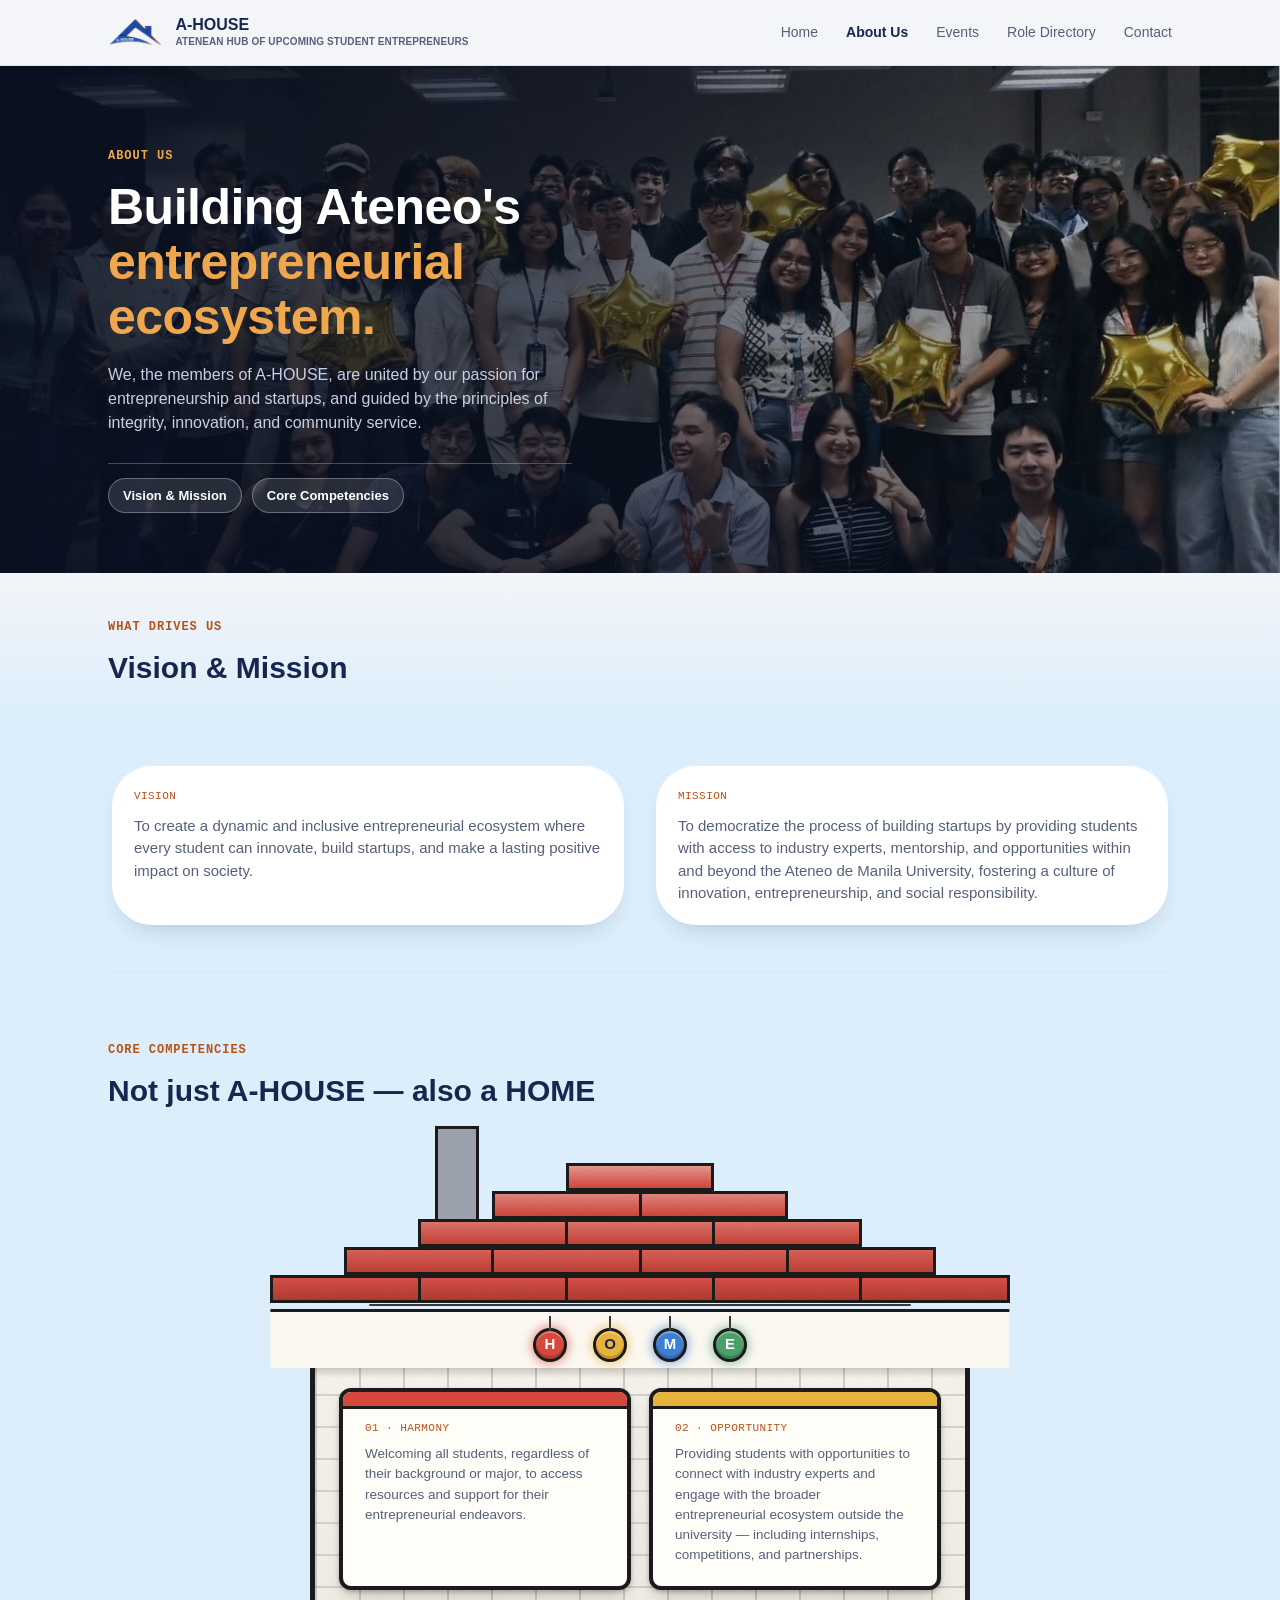
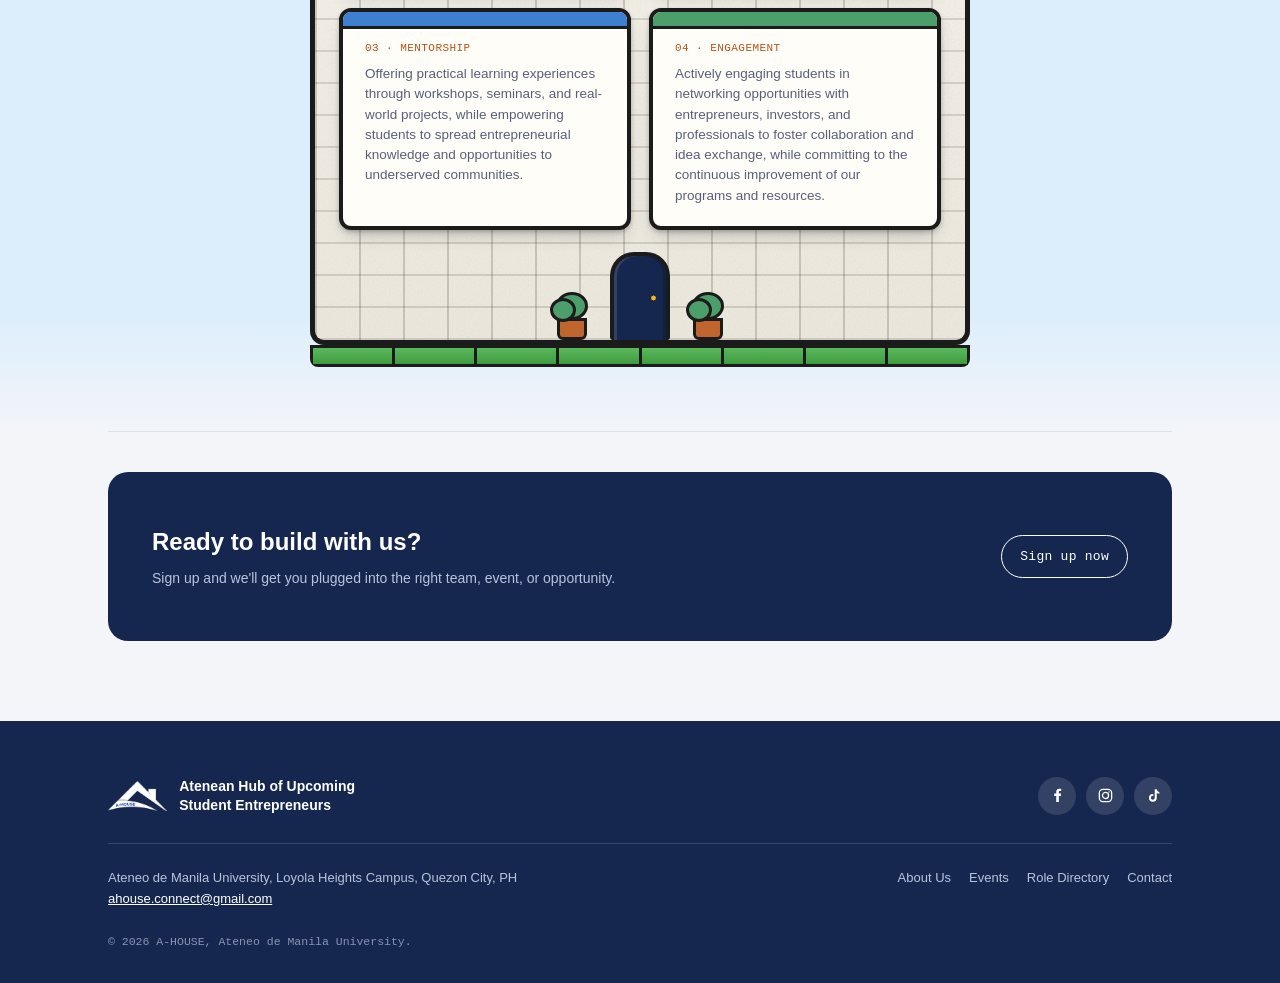
==== commit 8cef42af: "Copy refresh across pages + LEGO house graphic on About Home: - Simpler, benefit-led copy for the fo" ====
--- a/about.html
+++ b/about.html
@@ -61,20 +61,23 @@
     </div>
   </section>
 
+  <div class="sky-scene">
   <section class="section tight" id="vision-mission">
     <div class="wrap">
       <div class="section-head">
         <span class="eyebrow">What drives us</span>
         <h2 style="margin-top:8px;">Vision &amp; Mission</h2>
       </div>
-      <div class="grid">
-        <div class="card">
-          <div class="card-code">VISION</div>
-          <p class="lead" style="margin-top:10px; font-size:15px;">To create a dynamic and inclusive entrepreneurial ecosystem where every student can innovate, build startups, and make a lasting positive impact on society.</p>
-        </div>
-        <div class="card">
-          <div class="card-code">MISSION</div>
-          <p class="lead" style="margin-top:10px; font-size:15px;">To democratize the process of building startups by providing students with access to industry experts, mentorship, and opportunities within and beyond the Ateneo de Manila University, fostering a culture of innovation, entrepreneurship, and social responsibility.</p>
+      <div class="sky-panel">
+        <div class="grid cloud-grid">
+          <div class="card">
+            <div class="card-code">VISION</div>
+            <p class="lead" style="margin-top:10px; font-size:15px;">To create a dynamic and inclusive entrepreneurial ecosystem where every student can innovate, build startups, and make a lasting positive impact on society.</p>
+          </div>
+          <div class="card">
+            <div class="card-code">MISSION</div>
+            <p class="lead" style="margin-top:10px; font-size:15px;">To democratize the process of building startups by providing students with access to industry experts, mentorship, and opportunities within and beyond the Ateneo de Manila University, fostering a culture of innovation, entrepreneurship, and social responsibility.</p>
+          </div>
         </div>
       </div>
     </div>
@@ -88,34 +91,69 @@
         <span class="eyebrow">Core Competencies</span>
         <h2 style="margin-top:8px;">Not just A-HOUSE — also a HOME</h2>
       </div>
-      <div class="grid">
-        <div class="card">
-          <div class="card-top">
-            <div class="card-code">01 · HARMONY</div>
-          </div>
-          <p class="lead" style="margin-top:8px;">Welcoming all students, regardless of their background or major, to access resources and support for their entrepreneurial endeavors.</p>
-        </div>
-        <div class="card">
-          <div class="card-top">
-            <div class="card-code">02 · OPPORTUNITY</div>
-          </div>
-          <p class="lead" style="margin-top:8px;">Providing students with opportunities to connect with industry experts and engage with the broader entrepreneurial ecosystem outside the university — including internships, competitions, and partnerships.</p>
-        </div>
-        <div class="card">
-          <div class="card-top">
-            <div class="card-code">03 · MENTORSHIP</div>
-          </div>
-          <p class="lead" style="margin-top:8px;">Offering practical learning experiences through workshops, seminars, and real-world projects, while empowering students to spread entrepreneurial knowledge and opportunities to underserved communities.</p>
-        </div>
-        <div class="card">
-          <div class="card-top">
-            <div class="card-code">04 · ENGAGEMENT</div>
-          </div>
-          <p class="lead" style="margin-top:8px;">Actively engaging students in networking opportunities with entrepreneurs, investors, and professionals to foster collaboration and idea exchange, while committing to the continuous improvement of our programs and resources.</p>
-        </div>
-      </div>
-    </div>
-  </section>
+      <div class="lego-house">
+        <div class="lego-roof">
+          <div class="lego-chimney"></div>
+          <div class="brick-tier t1"><span class="brick"></span></div>
+          <div class="brick-tier t2"><span class="brick"></span><span class="brick"></span></div>
+          <div class="brick-tier t3"><span class="brick"></span><span class="brick"></span><span class="brick"></span></div>
+          <div class="brick-tier t4"><span class="brick"></span><span class="brick"></span><span class="brick"></span><span class="brick"></span></div>
+          <div class="brick-tier t5"><span class="brick"></span><span class="brick"></span><span class="brick"></span><span class="brick"></span><span class="brick"></span></div>
+        </div>
+        <div class="lego-blocks">
+          <div class="lights-wire"></div>
+          <span class="lego-block">H</span>
+          <span class="lego-block">O</span>
+          <span class="lego-block">M</span>
+          <span class="lego-block">E</span>
+        </div>
+        <div class="lego-wall">
+          <div class="grid lego-windows">
+            <div class="card">
+              <div class="card-top">
+                <div class="card-code">01 · HARMONY</div>
+              </div>
+              <p class="lead" style="margin-top:8px;">Welcoming all students, regardless of their background or major, to access resources and support for their entrepreneurial endeavors.</p>
+            </div>
+            <div class="card">
+              <div class="card-top">
+                <div class="card-code">02 · OPPORTUNITY</div>
+              </div>
+              <p class="lead" style="margin-top:8px;">Providing students with opportunities to connect with industry experts and engage with the broader entrepreneurial ecosystem outside the university — including internships, competitions, and partnerships.</p>
+            </div>
+            <div class="card">
+              <div class="card-top">
+                <div class="card-code">03 · MENTORSHIP</div>
+              </div>
+              <p class="lead" style="margin-top:8px;">Offering practical learning experiences through workshops, seminars, and real-world projects, while empowering students to spread entrepreneurial knowledge and opportunities to underserved communities.</p>
+            </div>
+            <div class="card">
+              <div class="card-top">
+                <div class="card-code">04 · ENGAGEMENT</div>
+              </div>
+              <p class="lead" style="margin-top:8px;">Actively engaging students in networking opportunities with entrepreneurs, investors, and professionals to foster collaboration and idea exchange, while committing to the continuous improvement of our programs and resources.</p>
+            </div>
+          </div>
+          <div class="lego-yard">
+            <div class="lego-plant">
+              <div class="plant-leaves"></div>
+              <div class="plant-pot"></div>
+            </div>
+            <div class="lego-door"><span class="door-knob"></span></div>
+            <div class="lego-plant">
+              <div class="plant-leaves"></div>
+              <div class="plant-pot"></div>
+            </div>
+          </div>
+        </div>
+        <div class="lego-base">
+          <span class="brick"></span><span class="brick"></span><span class="brick"></span><span class="brick"></span>
+          <span class="brick"></span><span class="brick"></span><span class="brick"></span><span class="brick"></span>
+        </div>
+      </div>
+    </div>
+  </section>
+  </div>
 
   <div class="wrap"><div class="divider"></div></div>
 
--- a/css/style.css
+++ b/css/style.css
@@ -162,6 +162,8 @@
 .feature-row{display:flex; align-items:center; gap:48px; flex-wrap:wrap;}
 .feature-text{flex:1 1 360px;}
 .feature-text p{color:var(--slate); margin-top:10px; font-size:15px; max-width:440px;}
+/* Question hook that opens each Events section, above the existing write-up paragraph. */
+.feature-text p.hook{font-family:var(--display); color:var(--navy); font-weight:700; font-size:19px; line-height:1.35; max-width:440px; margin-top:14px;}
 .feature-media{flex:1 1 360px; min-width:0;}
 @media (min-width:900px){
   .feature-row.reverse{flex-direction:row-reverse;}
@@ -171,6 +173,410 @@
 .grid{display:grid; grid-template-columns:repeat(2, 1fr); gap:16px;}
 .grid-3{display:grid; grid-template-columns:repeat(3, 1fr); gap:16px;}
 .grid-4{display:grid; grid-template-columns:repeat(4, 1fr); gap:16px;}
+/* Scoped to the home "Events & programs" grid, not the general .lead class,
+   so the lead-in verb (Learn/Meet/Support/See) reads as a highlighted keyword
+   without recoloring every other .lead paragraph on the site. Navy rather than
+   orange so it stays legible once the cards below sit on pastel note colors. */
+.kw-grid .lead strong{color:var(--navy); font-weight:700;}
+/* Hand-drawn red circle around the lead keyword, like a pen marking it up —
+   an SVG overlay rather than a border so it reads as a rough loop, not a shape. */
+.kw-grid .lead strong{
+  position:relative; display:inline-block; padding:0 3px;
+}
+.kw-grid .lead strong::after{
+  content:"";
+  position:absolute;
+  inset:-10px -14px -8px -14px;
+  background:url("data:image/svg+xml,%3Csvg xmlns='http://www.w3.org/2000/svg' viewBox='0 0 200 100'%3E%3Cpath d='M100,10 C60,6 15,25 12,50 C9,78 55,94 103,92 C155,90 192,70 188,46 C184,24 145,8 100,10 C85,10 65,13 50,20' fill='none' stroke='%23D6272B' stroke-width='7' stroke-linecap='round' stroke-linejoin='round'/%3E%3C/svg%3E") no-repeat center / 100% 100%;
+  pointer-events:none;
+}
+
+/* Corkboard + pinned sticky notes for the "Events & programs" cards — a
+   one-off treatment for this section, not a site-wide card style, so it's
+   scoped entirely under .kw-grid rather than touching .card itself. */
+.kw-grid{
+  background:
+    radial-gradient(circle at 12% 22%, rgba(255,255,255,.10) 0 1px, transparent 1px),
+    radial-gradient(circle at 68% 76%, rgba(0,0,0,.14) 0 1px, transparent 1px),
+    radial-gradient(circle at 42% 48%, rgba(0,0,0,.10) 0 1px, transparent 1px),
+    radial-gradient(circle at 82% 18%, rgba(0,0,0,.10) 0 1px, transparent 1px),
+    radial-gradient(circle at 25% 85%, rgba(255,255,255,.08) 0 1px, transparent 1px),
+    linear-gradient(135deg, #C99A64, #B07F45);
+  background-size: 16px 16px, 20px 20px, 24px 24px, 18px 18px, 22px 22px, 100% 100%;
+  padding: 34px 22px 42px;
+  border-radius: 18px;
+}
+.kw-grid .card{
+  --tilt: 0deg;
+  border:none;
+  border-radius:3px;
+  position:relative;
+  box-shadow: 3px 7px 14px rgba(0,0,0,.28);
+  transform: rotate(var(--tilt));
+  transition: transform .18s ease, box-shadow .18s ease;
+}
+.kw-grid .card:hover{
+  transform: rotate(0deg) translateY(-3px);
+  box-shadow: 5px 12px 20px rgba(0,0,0,.32);
+}
+.kw-grid .card::before{
+  /* pushpin head */
+  content:"";
+  position:absolute;
+  top:-9px; left:50%;
+  width:16px; height:16px;
+  margin-left:-8px;
+  border-radius:50%;
+  background: var(--pin, radial-gradient(circle at 32% 30%, #8fb4ff, #2451c9));
+  box-shadow: 0 3px 3px rgba(0,0,0,.4);
+}
+.kw-grid .card:nth-child(1){ --tilt: -2deg; background:#C3E6D1; }
+.kw-grid .card:nth-child(2){ --tilt: 1.5deg; background:#F6CE8F; --pin: radial-gradient(circle at 32% 30%, #fff, #d6d6d6); }
+.kw-grid .card:nth-child(3){ --tilt: -1.5deg; background:#EAEE8E; --pin: radial-gradient(circle at 32% 30%, #7fd88a, #1f8f3b); }
+.kw-grid .card:nth-child(4){ --tilt: 2deg; background:#D3EAA3; --pin: radial-gradient(circle at 32% 30%, #ff9c7f, #d6401c); }
+@media (max-width:760px){
+  .kw-grid .card{ transform:none; }
+  .kw-grid .card:hover{ transform: translateY(-3px); }
+}
+
+/* ---------- About page: Vision & Mission as clouds ---------- */
+/* The sky spans the whole scene — Vision & Mission AND the House section
+   below it, one continuous gradient behind both rather than confined to
+   just the cloud cards — fading to the page's own background only at the
+   very top (before Vision & Mission) and very bottom (after the House),
+   so the divider between the two sections doesn't cut the sky off. */
+.sky-scene{
+  background: linear-gradient(180deg,
+    var(--paper) 0%, #DCEEFB 10%, #DCEEFB 92%, var(--paper) 100%);
+}
+.sky-panel{ padding: 40px 4px 6px; }
+.cloud-grid{ gap:64px 32px; }
+.cloud-grid .card{
+  position:relative;
+  background:#fff;
+  border:none;
+  border-radius:40px;
+  box-shadow:0 12px 26px -14px rgba(22,39,79,.28);
+  animation: cloud-float 6s ease-in-out infinite;
+}
+/* Each pseudo-element is one "puff", plus a couple of extra puffs riding
+   along for free as box-shadow copies (a shadow inherits its element's
+   border-radius, so this reads as more overlapping circles rather than a
+   blur) — two humps alone read as a rounded rectangle with ears; a cluster
+   of five reads as an actual cumulus outline. */
+.cloud-grid .card::before, .cloud-grid .card::after{
+  content:"";
+  position:absolute;
+  background:#fff;
+  border-radius:50%;
+  z-index:-1;
+}
+.cloud-grid .card::before{
+  width:52px; height:52px; top:-22px; left:30px;
+  box-shadow:
+    38px 8px 0 -8px #fff,
+    -30px 12px 0 -12px #fff,
+    68px -6px 0 -6px #fff,
+    -8px -14px 0 -10px #fff,
+    -46px 2px 0 -16px #fff,
+    100px 14px 0 -18px #fff;
+}
+.cloud-grid .card::after{
+  width:74px; height:74px; top:-38px; right:34px;
+  box-shadow:
+    46px 18px 0 -16px #fff,
+    -46px 20px 0 -20px #fff,
+    -86px 26px 0 -28px #fff,
+    10px -18px 0 -22px #fff,
+    -22px -10px 0 -14px #fff,
+    -120px 34px 0 -34px #fff;
+}
+.cloud-grid .card:nth-child(2){ animation-delay:-3s; }
+@keyframes cloud-float{
+  0%,100%{ transform:translateY(0); }
+  50%{ transform:translateY(-8px); }
+}
+@media (max-width:760px){
+  .cloud-grid{ gap:52px; }
+}
+@media (prefers-reduced-motion: reduce){
+  .cloud-grid .card{ animation:none; }
+}
+
+/* ---------- About page: Core Competencies as a LEGO house (H-O-M-E) ----------
+   A stepped pyramid of individual brick rectangles for the roof (not a
+   smooth triangle), an off-white brick wall, four window "plates" each
+   capped in one of the H-O-M-E colors, and a green baseplate row underneath.
+   Bricks are told apart by seam lines (borders between them), not studs —
+   a single stud on a small letter tile read as a stray dot rather than a
+   real connector, so none of the pieces here get one. */
+.lego-house{
+  max-width:660px; margin:50px auto 0; position:relative;
+  --lego-outline:#1B1B1B;
+  --lego-red:#D6473C;
+  --lego-yellow:#E8B33B;
+  --lego-blue:#3E7FD1;
+  --lego-green:#4C9F6B;
+  --brick-h:clamp(18px, 3.6vw, 28px);
+  /* One consistent brick module, in % of the house's own width, sized so
+     5 of them equal the eave's 112% footprint. Every tier is a whole
+     number of this SAME unit (1,2,3,4,5 bricks) — that's what makes the
+     coursing come out staggered by exactly half a brick per side: tier N
+     is (N × unit) wide and centered, so it insets 0.5 unit from the tier
+     below it on each side, landing each tier's edge brick squarely on the
+     joint of the two bricks beneath it, the way real running-bond coursing
+     works. The previous version sized each tier's bricks independently
+     (flex:1 across arbitrary tier widths), so brick width drifted between
+     tiers and rows read as disconnected floating bars rather than one
+     structure. */
+  --brick-unit:22.4%;
+  /* Shared paper-grain (feTurbulence noise, alpha baked to ~6% in the
+     feColorMatrix) reused as a subtle plastic-texture layer on the roof and
+     wall bricks. */
+  --grain: url("data:image/svg+xml,%3Csvg xmlns='http://www.w3.org/2000/svg' width='120' height='120'%3E%3Cfilter id='n'%3E%3CfeTurbulence type='fractalNoise' baseFrequency='0.85' numOctaves='2' stitchTiles='stitch' result='t'/%3E%3CfeColorMatrix in='t' type='matrix' values='0 0 0 0 0 0 0 0 0 0 0 0 0 0 0 0 0 0 0.06 0'/%3E%3C/filter%3E%3Crect width='100%25' height='100%25' filter='url(%23n)'/%3E%3C/svg%3E");
+}
+/* Roof: five tiers of real brick elements, centered and narrowing toward
+   the top (1, 2, 3, 4, 5 bricks) built from one consistent brick module
+   (see --brick-unit above) so it reads as one continuous stepped-pyramid
+   structure — not a stack of separately-sized floating bars — and the
+   silhouette is unambiguously a pyramid, not just a couple of shallow
+   shoulders. */
+.lego-roof{ position:relative; display:flex; flex-direction:column; align-items:center; }
+/* The chimney is anchored from the roof's TOP (the peak) and reaches down
+   past it rather than being positioned off the roof's bottom edge — its
+   height is deliberately more than its distance above the peak, so its
+   lower half is embedded inside tiers t1–t3 (hidden behind their opaque
+   bricks, since they're later in the DOM and paint on top of it) while its
+   upper half pokes out above the roofline. That overlap is what makes it
+   read as built into the roof instead of hovering over it with a gap. */
+/* Tier spans (centered, N × --brick-unit wide): t1 38.8–61.2%, t2 27.6–
+   72.4%, t3 16.4–83.6%. At left:15% the chimney used to sit outside every
+   one of those ranges for the whole depth it was embedded (t1+t2's rows) —
+   there was no actual brick under it there, just the empty step space
+   beside the narrower tiers, so it read as floating unattached next to the
+   roof rather than piercing through it. left:19–27% sits inside t3's span
+   but outside t2's (the exposed "shoulder" where t3 is wider than t2), so
+   embedding down through that depth actually lands on t3's brick. */
+.lego-chimney{
+  position:absolute;
+  left:19%;
+  top:calc(var(--brick-h) * -1.3);
+  width:clamp(30px, 8%, 44px);
+  height:calc(var(--brick-h) * 3.8);
+  background:#9AA1AC;
+  border:3px solid var(--lego-outline);
+  border-bottom:none;
+}
+.brick-tier{ display:flex; position:relative; z-index:1; }
+.brick-tier.t1{ width:calc(var(--brick-unit) * 1); }
+.brick-tier.t2{ width:calc(var(--brick-unit) * 2); }
+.brick-tier.t3{ width:calc(var(--brick-unit) * 3); }
+.brick-tier.t4{ width:calc(var(--brick-unit) * 4); }
+/* Eaves overhang the wall a little rather than sitting flush with it —
+   real roofs read wider than the walls they sit on. */
+.brick-tier.t5{ width:calc(var(--brick-unit) * 5); }
+.brick-tier .brick{
+  position:relative;
+  flex:1;
+  height:var(--brick-h);
+  /* Sunlit tint lives on each brick's own background now (lighter near the
+     top, darker toward the eaves via --sun-a/-b per tier below) instead of
+     one overlay rectangle spanning the whole roof's bounding box. That
+     overlay covered the box a pyramid actually occupies, not the pyramid's
+     silhouette — so it showed as a plain translucent rectangle floating in
+     the empty step notches beside the narrower tiers (most visibly right
+     where the chimney sits), reading as a stray "leftover square". */
+  background-image:
+    var(--grain),
+    linear-gradient(rgba(255,255,255,var(--sun-a, .2)), rgba(0,0,0,var(--sun-b, .06)));
+  background-color:var(--lego-red);
+  background-size:60px 60px, 100% 100%;
+  border:3px solid var(--lego-outline);
+}
+.brick-tier .brick + .brick{ border-left:none; }
+.brick-tier.t1 .brick{ --sun-a:.45; --sun-b:0; }
+.brick-tier.t2 .brick{ --sun-a:.35; --sun-b:.02; }
+.brick-tier.t3 .brick{ --sun-a:.25; --sun-b:.06; }
+.brick-tier.t4 .brick{ --sun-a:.15; --sun-b:.10; }
+.brick-tier.t5 .brick{ --sun-a:.06; --sun-b:.16; }
+/* H-O-M-E as a string of hanging lights under the eave, instead of four
+   flat tiles that had nothing visibly holding them there. A thin wire runs
+   the width of the eave; each letter hangs from it on its own short cord
+   and gets a warm glow, like a bulb rather than a plaque. */
+.lego-blocks{
+  position:relative; z-index:2;
+  display:flex; justify-content:center; align-items:flex-start;
+  gap:clamp(16px, 3.4vw, 26px);
+  margin-top:-8px;
+  padding-top:18px;
+}
+/* Fascia bridging the roof's wider eaves (t3, 112%) down to the narrower
+   wall (100%) below — without it, the overhang left a gap of bare page
+   background showing on either side, between the roof's outer edge and
+   the wall's edge inset beneath it. */
+.lego-blocks::before{
+  content:"";
+  position:absolute;
+  left:50%; top:14px; bottom:-6px;
+  width:112%;
+  transform:translateX(-50%);
+  background:#FBF8F1;
+  border-top:3px solid var(--lego-outline);
+  z-index:-1;
+}
+.lights-wire{
+  position:absolute;
+  top:9px; left:9%; right:9%; height:2px;
+  background:#3A3A3A;
+  border-radius:1px;
+  z-index:0;
+}
+.lego-block{
+  position:relative;
+  z-index:1;
+  margin-top:15px;
+  width:clamp(26px, 5.4vw, 34px); height:clamp(26px, 5.4vw, 34px);
+  display:flex; align-items:center; justify-content:center;
+  font-family:var(--display); font-weight:700; font-size:clamp(12px, 2.4vw, 15px); color:#fff;
+  border:3px solid var(--lego-outline);
+  border-radius:50%;
+  box-shadow:
+    inset 0 2px 0 rgba(255,255,255,.3),
+    inset 0 -3px 0 rgba(0,0,0,.18),
+    0 0 10px 2px var(--glow, rgba(255,255,255,.5));
+}
+.lego-block::before{
+  /* the short cord from the wire down to this bulb */
+  content:"";
+  position:absolute;
+  top:-15px; left:50%;
+  width:2px; height:15px;
+  background:#3A3A3A;
+  transform:translateX(-50%);
+}
+.lego-block:nth-child(2){ background:var(--lego-red); --glow:rgba(214,71,60,.55); }
+.lego-block:nth-child(3){ background:var(--lego-yellow); color:var(--navy); --glow:rgba(232,179,59,.6); }
+.lego-block:nth-child(4){ background:var(--lego-blue); --glow:rgba(62,127,209,.55); }
+.lego-block:nth-child(5){ background:var(--lego-green); --glow:rgba(76,159,107,.55); }
+.lego-wall{
+  position:relative;
+  /* Off-white brick wall — a grid of seam lines rather than studs, so the
+     roof, blocks, and the four window caps below stay the ones doing the
+     color work. */
+  background-image:
+    var(--grain),
+    repeating-linear-gradient(90deg, rgba(0,0,0,.16) 0 2px, transparent 2px 44px),
+    repeating-linear-gradient(0deg, rgba(0,0,0,.12) 0 2px, transparent 2px 32px),
+    linear-gradient(180deg, #FBF8F1, #F0ECE1);
+  background-size: 120px 120px, 100% 100%, 100% 100%, 100% 100%;
+  background-repeat: repeat, repeat, repeat, no-repeat;
+  border:5px solid var(--lego-outline);
+  border-top:none;
+  border-radius:0 0 14px 14px;
+  /* No bottom padding: the door and planters (.lego-yard) need to sit flush
+     against the wall's own bottom edge, which butts straight into the
+     green baseplate below — any padding here left them "floating" a strip
+     of bare wall above the ground instead of standing on it. */
+  padding:26px 24px 0;
+}
+/* Contact shadow at the roof/wall seam, like the roof casts a sliver of
+   shade onto the bricks just below it. */
+.lego-wall::before{
+  content:"";
+  position:absolute;
+  top:0; left:0; right:0; height:16px;
+  background:linear-gradient(180deg, rgba(0,0,0,.28), transparent);
+  pointer-events:none;
+}
+.lego-windows{ gap:18px; }
+.lego-windows .card{
+  position:relative;
+  background:#FFFDF8;
+  border:4px solid var(--lego-outline);
+  border-radius:12px;
+  padding-top:28px;
+  /* Layered material shadow: inset top-edge highlight (light from above), a
+     tight close shadow for contact, and a softer wider ambient shadow
+     further out — instead of one flat drop-shadow. */
+  box-shadow:
+    inset 0 1px 0 rgba(255,255,255,.8),
+    0 2px 4px rgba(0,0,0,.22),
+    0 10px 18px -6px rgba(0,0,0,.2);
+}
+.lego-windows .card::before{
+  /* colored cap bar, matching the H-O-M-E block colors 1:1 by index */
+  content:"";
+  position:absolute; top:0; left:0; right:0; height:14px;
+  background:var(--cap, var(--lego-red));
+  border-radius:8px 8px 0 0;
+  border-bottom:3px solid var(--lego-outline);
+}
+.lego-windows .card:nth-child(1){ --cap:var(--lego-red); }
+.lego-windows .card:nth-child(2){ --cap:var(--lego-yellow); }
+.lego-windows .card:nth-child(3){ --cap:var(--lego-blue); }
+.lego-windows .card:nth-child(4){ --cap:var(--lego-green); }
+
+/* A door and two planters at the base of the wall — the touches that make
+   this read as a home, not just a wall of plaques. */
+.lego-yard{
+  display:flex;
+  align-items:flex-end;
+  justify-content:center;
+  gap:22px;
+  margin-top:22px;
+}
+.lego-door{
+  position:relative;
+  width:60px; height:88px;
+  background:var(--navy);
+  border:4px solid var(--lego-outline);
+  border-bottom:none;
+  border-radius:24px 24px 3px 3px;
+  box-shadow:inset 3px 0 0 rgba(255,255,255,.12), inset -3px 0 0 rgba(0,0,0,.18);
+}
+.door-knob{
+  position:absolute; top:50%; right:9px; transform:translateY(-50%);
+  width:7px; height:7px;
+  border-radius:50%;
+  background:var(--lego-yellow);
+  border:1.5px solid var(--lego-outline);
+}
+.lego-plant{ display:flex; flex-direction:column; align-items:center; }
+.plant-leaves{
+  position:relative;
+  width:32px; height:28px;
+  background:var(--lego-green);
+  border:3px solid var(--lego-outline);
+  border-radius:50%;
+}
+.plant-leaves::after{
+  content:"";
+  position:absolute;
+  bottom:-5px; left:-9px;
+  width:20px; height:18px;
+  background:var(--lego-green);
+  border:3px solid var(--lego-outline);
+  border-radius:50%;
+}
+.plant-pot{
+  width:30px; height:22px;
+  margin-top:-2px;
+  background:#C1652F;
+  border:3px solid var(--lego-outline);
+  border-radius:0 0 6px 6px;
+}
+.lego-base{ display:flex; overflow:hidden; border-radius:0 0 8px 8px; }
+.lego-base .brick{
+  flex:1;
+  height:22px;
+  background:linear-gradient(180deg, #5CB85C, #3E9B3E);
+  border:3px solid var(--lego-outline);
+}
+.lego-base .brick + .brick{ border-left:none; }
+@media (max-width:760px){
+  .lego-windows{ grid-template-columns:1fr; }
+}
+
 /* Stacked rather than side by side, and narrower than the full section width —
    two short cards side by side read as a comparison; stacked with Managerial
    first reads as "here's the fuller option, then the lighter one." Left-aligned
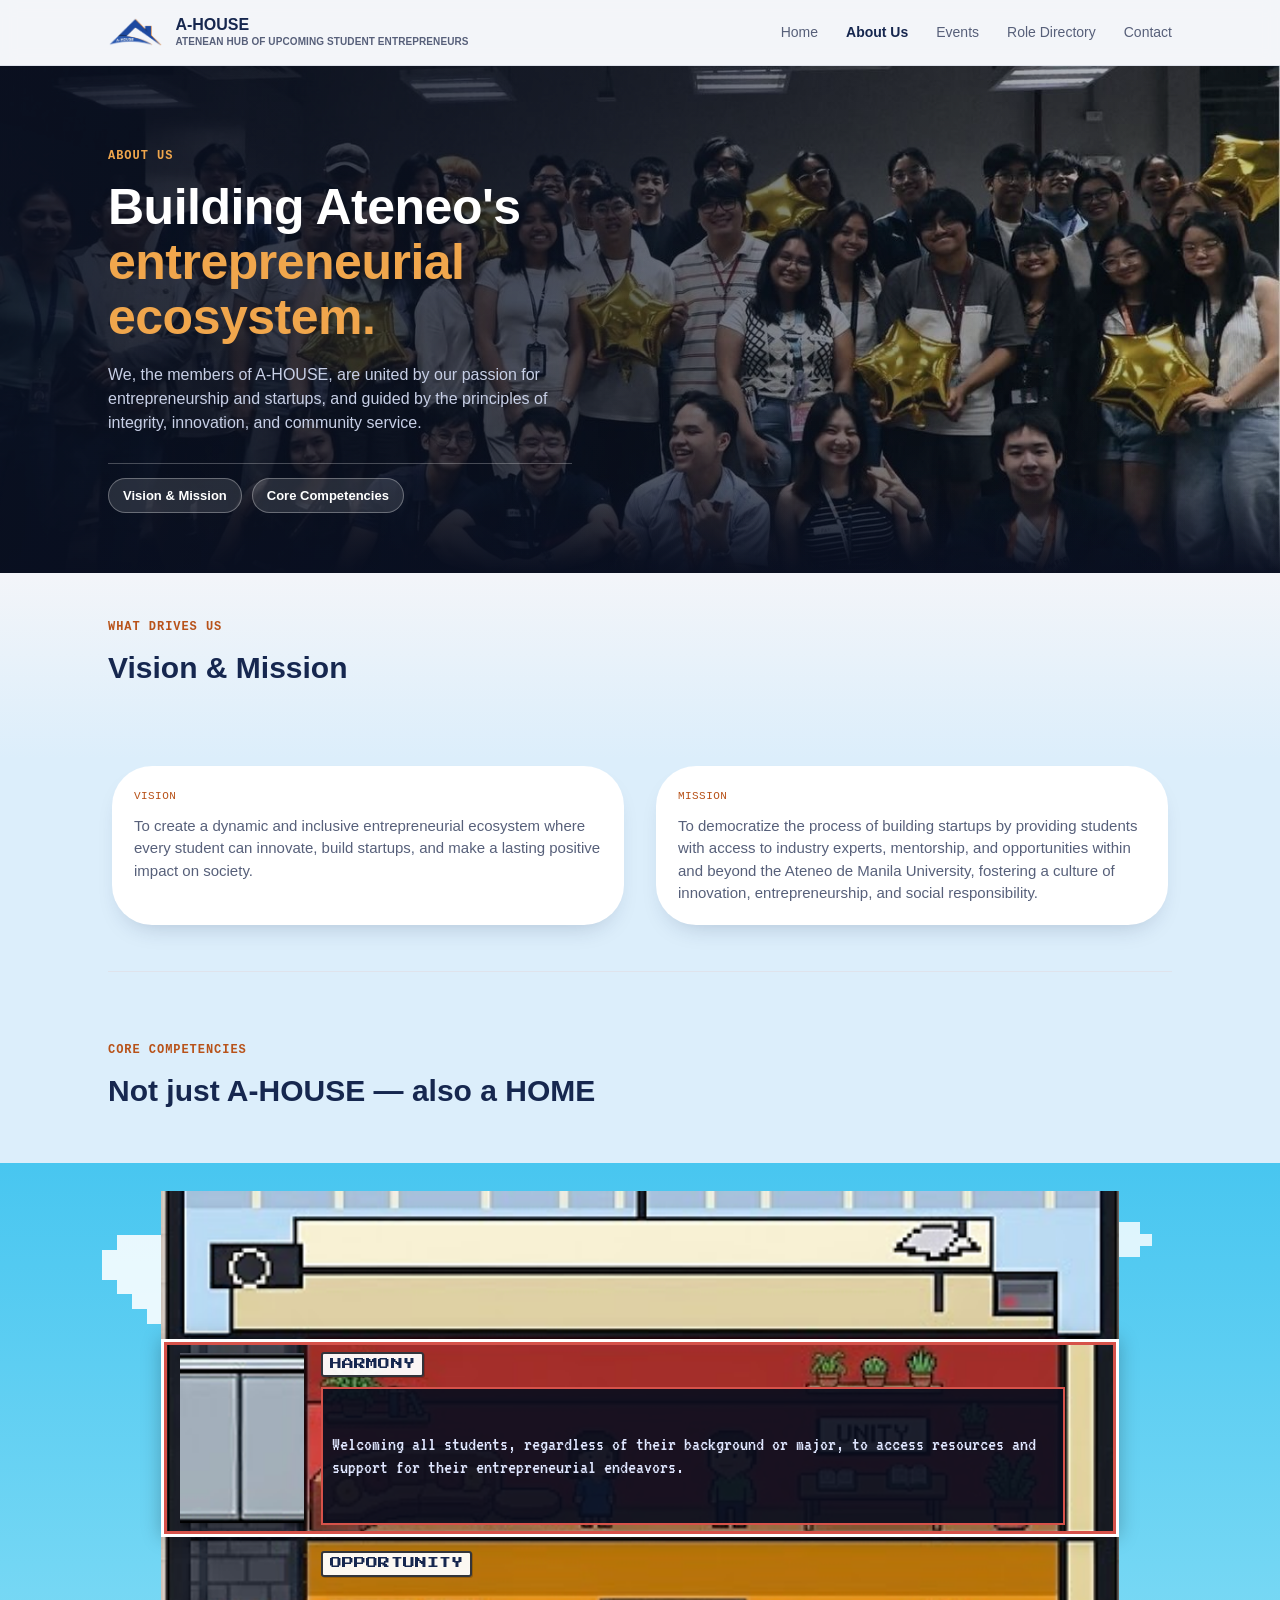
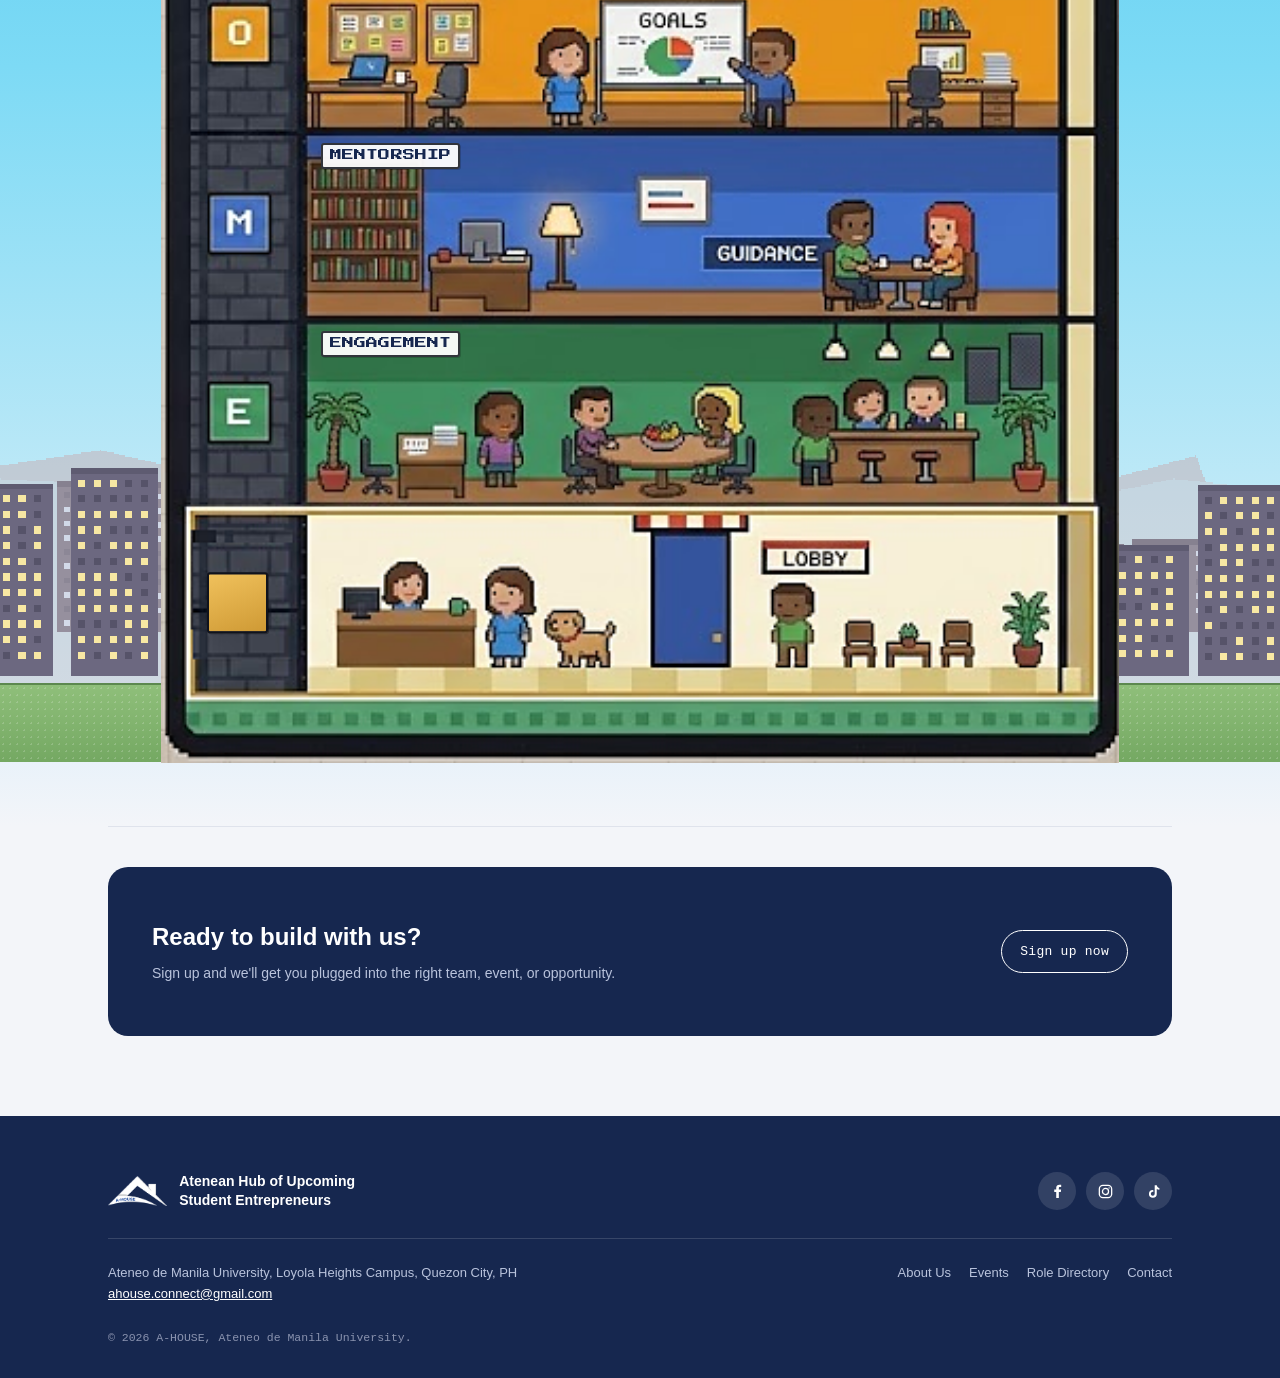
==== commit d2d70ecf: "WIP: About page tower building (paused, not shipping yet) Replaces the "Not just A-HOUSE — also a HO" ====
--- a/about.html
+++ b/about.html
@@ -15,6 +15,12 @@
 <meta name="twitter:description" content="A-HOUSE's vision, mission, and the HOME principles that guide the Atenean Hub of Upcoming Student Entrepreneurs.">
 <meta name="twitter:image" content="https://a-house.netlify.app/assets/og-image.jpg">
 <link rel="icon" href="assets/logo-icon-sm.png">
+<!-- Only for the tower section's pixel-game display face and its info cards'
+     terminal-style body copy — Press Start 2P is already used elsewhere on
+     the site (Role Directory's CRT consoles); VT323 is new. -->
+<link rel="preconnect" href="https://fonts.googleapis.com">
+<link rel="preconnect" href="https://fonts.gstatic.com" crossorigin>
+<link href="https://fonts.googleapis.com/css2?family=Press+Start+2P&family=VT323&display=swap" rel="stylesheet">
 <link rel="stylesheet" href="css/style.css">
 </head>
 <body>
@@ -91,65 +97,57 @@
         <span class="eyebrow">Core Competencies</span>
         <h2 style="margin-top:8px;">Not just A-HOUSE — also a HOME</h2>
       </div>
-      <div class="lego-house">
-        <div class="lego-roof">
-          <div class="lego-chimney"></div>
-          <div class="brick-tier t1"><span class="brick"></span></div>
-          <div class="brick-tier t2"><span class="brick"></span><span class="brick"></span></div>
-          <div class="brick-tier t3"><span class="brick"></span><span class="brick"></span><span class="brick"></span></div>
-          <div class="brick-tier t4"><span class="brick"></span><span class="brick"></span><span class="brick"></span><span class="brick"></span></div>
-          <div class="brick-tier t5"><span class="brick"></span><span class="brick"></span><span class="brick"></span><span class="brick"></span><span class="brick"></span></div>
-        </div>
-        <div class="lego-blocks">
-          <div class="lights-wire"></div>
-          <span class="lego-block">H</span>
-          <span class="lego-block">O</span>
-          <span class="lego-block">M</span>
-          <span class="lego-block">E</span>
-        </div>
-        <div class="lego-wall">
-          <div class="grid lego-windows">
-            <div class="card">
-              <div class="card-top">
-                <div class="card-code">01 · HARMONY</div>
-              </div>
-              <p class="lead" style="margin-top:8px;">Welcoming all students, regardless of their background or major, to access resources and support for their entrepreneurial endeavors.</p>
-            </div>
-            <div class="card">
-              <div class="card-top">
-                <div class="card-code">02 · OPPORTUNITY</div>
-              </div>
-              <p class="lead" style="margin-top:8px;">Providing students with opportunities to connect with industry experts and engage with the broader entrepreneurial ecosystem outside the university — including internships, competitions, and partnerships.</p>
-            </div>
-            <div class="card">
-              <div class="card-top">
-                <div class="card-code">03 · MENTORSHIP</div>
-              </div>
-              <p class="lead" style="margin-top:8px;">Offering practical learning experiences through workshops, seminars, and real-world projects, while empowering students to spread entrepreneurial knowledge and opportunities to underserved communities.</p>
-            </div>
-            <div class="card">
-              <div class="card-top">
-                <div class="card-code">04 · ENGAGEMENT</div>
-              </div>
-              <p class="lead" style="margin-top:8px;">Actively engaging students in networking opportunities with entrepreneurs, investors, and professionals to foster collaboration and idea exchange, while committing to the continuous improvement of our programs and resources.</p>
-            </div>
-          </div>
-          <div class="lego-yard">
-            <div class="lego-plant">
-              <div class="plant-leaves"></div>
-              <div class="plant-pot"></div>
-            </div>
-            <div class="lego-door"><span class="door-knob"></span></div>
-            <div class="lego-plant">
-              <div class="plant-leaves"></div>
-              <div class="plant-pot"></div>
-            </div>
-          </div>
-        </div>
-        <div class="lego-base">
-          <span class="brick"></span><span class="brick"></span><span class="brick"></span><span class="brick"></span>
-          <span class="brick"></span><span class="brick"></span><span class="brick"></span><span class="brick"></span>
-        </div>
+      <!-- Self-touring elevator: visits Harmony -> Opportunity -> Mentorship ->
+           Engagement -> Lobby -> repeat, ~4.2s per floor (see js/about.js).
+           Click any badge to jump straight there. Pauses on hover/focus and
+           whenever the visitor prefers reduced motion, same convention as
+           the site's photo carousels (js/carousel.js). -->
+      <div class="tower-scene" id="towerScene">
+        <!-- Sky/mountains/skyline/ground breaks out to the full viewport width
+             (same height as the tower itself, just wider) instead of stopping
+             at this section's own content column — the building stays sized
+             to the normal 1120px column, the sky behind it doesn't. -->
+        <div class="tower-backdrop" aria-hidden="true">
+          <img class="tower-cloud c1" src="assets/tower/cloud-1.png" alt="">
+          <img class="tower-cloud c2" src="assets/tower/cloud-2.png" alt="">
+          <img class="tower-cloud c3" src="assets/tower/cloud-1.png" alt="">
+          <img class="tower-cityscape" src="assets/tower/cityscape.png" alt="">
+          <div class="tower-ground"></div>
+        </div>
+
+        <div class="tower-stage" id="towerStage">
+          <img src="assets/tower/tower.png" alt="A-HOUSE tower cross-section with a self-touring elevator visiting the Harmony, Opportunity, Mentorship, and Engagement floors, plus the ground-floor Lobby">
+
+          <div class="tower-hl rm0" data-room="0"></div>
+          <div class="tower-hl rm1" data-room="1"></div>
+          <div class="tower-hl rm2" data-room="2"></div>
+          <div class="tower-hl rm3" data-room="3"></div>
+          <div class="tower-hl rm4" data-room="4"></div>
+
+          <div class="tower-floor-tag rm1">HARMONY</div>
+          <div class="tower-floor-tag rm2">OPPORTUNITY</div>
+          <div class="tower-floor-tag rm3">MENTORSHIP</div>
+          <div class="tower-floor-tag rm4">ENGAGEMENT</div>
+
+          <!-- No repeated "01 · HARMONY" heading here — the always-visible
+               .tower-floor-tag above each card already names the floor.
+               These cards just carry the description. -->
+          <div class="tower-info rm1" id="towerInfo1"><p>Welcoming all students, regardless of their background or major, to access resources and support for their entrepreneurial endeavors.</p></div>
+          <div class="tower-info rm2" id="towerInfo2"><p>Providing students with opportunities to connect with industry experts and engage with the broader entrepreneurial ecosystem outside the university — including internships, competitions, and partnerships.</p></div>
+          <div class="tower-info rm3" id="towerInfo3"><p>Offering practical learning experiences through workshops, seminars, and real-world projects, while empowering students to spread entrepreneurial knowledge and opportunities to underserved communities.</p></div>
+          <div class="tower-info rm4" id="towerInfo4"><p>Actively engaging students in networking opportunities with entrepreneurs, investors, and professionals to foster collaboration and idea exchange, while committing to the continuous improvement of our programs and resources.</p></div>
+
+          <div class="tower-car" id="towerCar"></div>
+
+          <button type="button" class="tower-badge r" data-room="1" aria-label="Jump to Harmony floor"></button>
+          <button type="button" class="tower-badge a" data-room="2" aria-label="Jump to Opportunity floor"></button>
+          <button type="button" class="tower-badge b" data-room="3" aria-label="Jump to Mentorship floor"></button>
+          <button type="button" class="tower-badge g" data-room="4" aria-label="Jump to Engagement floor"></button>
+          <button type="button" class="tower-badge l" data-room="0" aria-label="Jump to Lobby"></button>
+        </div>
+        <div class="tower-shadow"></div>
+
+        <div class="sr-only" role="status" aria-live="polite" id="towerAnnounce"></div>
       </div>
     </div>
   </section>
@@ -208,5 +206,6 @@
 </footer>
 
 <script src="js/main.js"></script>
+<script src="js/about.js"></script>
 </body>
 </html>
--- a/css/style.css
+++ b/css/style.css
@@ -28,6 +28,12 @@
   font-family:var(--body);
   line-height:1.5;
   -webkit-font-smoothing:antialiased;
+  /* Companion to .tower-backdrop's 100vw full-bleed trick on the About page
+     — 100vw can run a hair wider than the visual viewport on browsers that
+     reserve scrollbar space, which would otherwise show as a few px of
+     horizontal scroll. Safe sitewide since nothing here relies on
+     horizontal scrolling. */
+  overflow-x:hidden;
 }
 a{color:inherit;}
 img,svg{display:block; max-width:100%;}
@@ -126,17 +132,37 @@
 .section-head h2{font-family:var(--display); font-size:30px; color:var(--navy);}
 .section-head p{color:var(--slate); margin-top:10px; max-width:560px; font-size:15px;}
 
+/* Role Directory's Org Chart, Management/Executive Board, Department Teams,
+   and Members sections — full-bleed var(--navy), the same dark this page's
+   CTA banner and every page's footer already use, so the CRT consoles (and,
+   inside Org Chart, the reskinned .org-panel below) read as content sitting
+   on a dark page instead of dark islands floating on white. Scoped to this
+   opt-in class rather than .section itself, which every other page still
+   uses in its plain light form. */
+.section-dark{background:var(--navy);}
+.section-dark .eyebrow{color:var(--amber);}
+.section-dark .section-head h2{color:#fff;}
+.section-dark .section-head p{color:#B9C3DC;}
+
 /* Lets Management Board and Executive Board collapse — those grids get long
    once every role is listed out in full. Department Teams uses its own
    tab-row-plus-panel pattern instead (see .tl-tabs below). */
 .tier-title-row{display:flex; align-items:center; justify-content:space-between; gap:16px; flex-wrap:wrap;}
+/* Recolored to preview the console it opens — a little dark/gold arcade
+   button sitting in an otherwise light section-head, same "dark plaque on a
+   light page" move the CTA banner already makes lower down. Same four
+   colors as the CRT console itself (console gradient, vent gray, tile-tag
+   gold, heading cream) rather than new one-off hex values, so this reads as
+   part of that system instead of a near-miss of it. */
 .tier-toggle{
-  display:inline-flex; align-items:center; gap:8px; font-family:var(--mono); font-size:12px;
-  font-weight:600; color:var(--navy); background:transparent; border:1px solid var(--line);
-  border-radius:999px; padding:8px 16px; cursor:pointer; white-space:nowrap; transition:.15s ease;
-}
-.tier-toggle:hover{border-color:var(--navy-light); background:#F1F4FA;}
-.tier-toggle .chev{width:8px; height:8px; border-right:1.5px solid var(--navy); border-bottom:1.5px solid var(--navy); transform:rotate(45deg); transition:.2s ease;}
+  display:inline-flex; align-items:center; gap:9px; font-family:'Press Start 2P',monospace; font-size:9px;
+  color:#9fb0e8; background:linear-gradient(155deg, #2a2f3a, #12141a 60%);
+  border:2px solid #3a4051; border-radius:8px; padding:11px 16px; cursor:pointer; white-space:nowrap;
+  transition:.15s ease; box-shadow:inset 0 1px 0 rgba(255,255,255,.06), 0 6px 14px -8px rgba(10,15,30,.5);
+}
+.tier-toggle:hover{border-color:#cf9a35; color:#fff2c4;}
+.tier-toggle.open{border-color:#cf9a35; color:#f0c15c; box-shadow:inset 0 1px 0 rgba(255,255,255,.06), 0 0 0 3px rgba(240,166,76,.18);}
+.tier-toggle .chev{width:8px; height:8px; border-right:1.5px solid currentColor; border-bottom:1.5px solid currentColor; transform:rotate(45deg); transition:.2s ease;}
 .tier-toggle.open .chev{transform:rotate(-135deg);}
 
 /* Slides open/shut instead of just appearing, via the CSS grid-rows trick:
@@ -157,6 +183,7 @@
 .tier-anim.tier-hidden{grid-template-rows:0fr; opacity:0;}
 
 .divider{height:1px; background:var(--line); margin:0;}
+.divider.divider-dark{background:rgba(255,255,255,.14);}
 
 /* ---------- feature row: text + carousel side by side, alternating ---------- */
 .feature-row{display:flex; align-items:center; gap:48px; flex-wrap:wrap;}
@@ -168,6 +195,38 @@
 @media (min-width:900px){
   .feature-row.reverse{flex-direction:row-reverse;}
 }
+
+/* Section backdrop: the section's own photo, blurred + dimmed behind the
+   content, instead of flat paper-white — set per-section via the inline
+   --bg-photo custom property. */
+.section.photo-bg{position:relative; overflow:hidden;}
+.section.photo-bg::before{
+  content:"";
+  position:absolute; inset:-20px;
+  background-image:var(--bg-photo);
+  background-size:cover;
+  background-position:center;
+  filter:blur(10px) saturate(1.15);
+  transition:background-image .25s ease;
+  z-index:0;
+}
+.section.photo-bg::after{
+  content:"";
+  position:absolute; inset:0;
+  /* Same dark-navy wash as .hero-photo, so the two feel like one family
+     instead of the hero being dark and everything below going flat white.
+     Starts near-solid at the very top edge (matching the hero's own fade to
+     that same tone right above it) before relaxing, so back-to-back photo
+     sections meet as one continuous dark band instead of a hard seam. */
+  background:linear-gradient(180deg, rgba(9,15,32,.97) 0%, rgba(9,15,32,.86) 10%, rgba(9,15,32,.9) 55%, rgba(9,15,32,.94) 100%);
+  z-index:0;
+}
+.section.photo-bg > .wrap{position:relative; z-index:1;}
+
+/* Text flips to light-on-dark to match the darker backdrop. */
+.section.photo-bg .feature-text h2{color:#fff;}
+.section.photo-bg .feature-text p.hook{color:#fff;}
+.section.photo-bg .feature-text p{color:rgba(255,255,255,.72);}
 
 /* ---------- grids & cards ---------- */
 .grid{display:grid; grid-template-columns:repeat(2, 1fr); gap:16px;}
@@ -220,20 +279,50 @@
   box-shadow: 5px 12px 20px rgba(0,0,0,.32);
 }
 .kw-grid .card::before{
-  /* pushpin head */
+  /* pushpin head — a glossy dome (bright highlight near the top-left,
+     saturated color through the middle, a dark rim at the edge) rather
+     than a flat tinted circle, closer to the reference photo's plastic
+     thumbtacks. */
   content:"";
   position:absolute;
-  top:-9px; left:50%;
-  width:16px; height:16px;
-  margin-left:-8px;
+  top:-12px; left:50%;
+  width:19px; height:19px;
+  margin-left:-9.5px;
   border-radius:50%;
-  background: var(--pin, radial-gradient(circle at 32% 30%, #8fb4ff, #2451c9));
-  box-shadow: 0 3px 3px rgba(0,0,0,.4);
-}
-.kw-grid .card:nth-child(1){ --tilt: -2deg; background:#C3E6D1; }
-.kw-grid .card:nth-child(2){ --tilt: 1.5deg; background:#F6CE8F; --pin: radial-gradient(circle at 32% 30%, #fff, #d6d6d6); }
-.kw-grid .card:nth-child(3){ --tilt: -1.5deg; background:#EAEE8E; --pin: radial-gradient(circle at 32% 30%, #7fd88a, #1f8f3b); }
-.kw-grid .card:nth-child(4){ --tilt: 2deg; background:#D3EAA3; --pin: radial-gradient(circle at 32% 30%, #ff9c7f, #d6401c); }
+  background: var(--pin, radial-gradient(circle at 32% 26%, #fff 0%, #fff 8%, #6ea8ff 22%, #2455d9 58%, #12277a 100%));
+  box-shadow:
+    inset 0 -4px 5px rgba(0,0,0,.4),
+    inset 0 2px 3px rgba(255,255,255,.6),
+    1px 4px 4px rgba(0,0,0,.4);
+  z-index:2;
+}
+.kw-grid .card::after{
+  /* the metal point, just visible below the head where it meets the paper */
+  content:"";
+  position:absolute;
+  top:5px; left:50%;
+  width:2px; height:8px;
+  margin-left:-1px;
+  background: linear-gradient(90deg, #8a9198, #f1f3f4 45%, #8a9198);
+  box-shadow: 0 1px 2px rgba(0,0,0,.35);
+  z-index:1;
+}
+.kw-grid .card:nth-child(1){
+  --tilt: -2deg; background:#C3E6D1;
+  --pin: radial-gradient(circle at 32% 26%, #fff 0%, #fff 8%, #ff5a5a 22%, #d9272b 58%, #7a1418 100%);
+}
+.kw-grid .card:nth-child(2){
+  --tilt: 1.5deg; background:#F6CE8F;
+  --pin: radial-gradient(circle at 32% 26%, #fff 0%, #fff 8%, #c98bff 22%, #7b2fd1 58%, #3d1466 100%);
+}
+.kw-grid .card:nth-child(3){
+  --tilt: -1.5deg; background:#EAEE8E;
+  --pin: radial-gradient(circle at 32% 26%, #fff 0%, #fff 8%, #7be08a 22%, #1f9e3e 58%, #0f4f1f 100%);
+}
+.kw-grid .card:nth-child(4){
+  --tilt: 2deg; background:#D3EAA3;
+  --pin: radial-gradient(circle at 32% 26%, #fff 0%, #fff 8%, #ffe066 22%, #e0a11c 58%, #7a5610 100%);
+}
 @media (max-width:760px){
   .kw-grid .card{ transform:none; }
   .kw-grid .card:hover{ transform: translateY(-3px); }
@@ -303,278 +392,217 @@
   .cloud-grid .card{ animation:none; }
 }
 
-/* ---------- About page: Core Competencies as a LEGO house (H-O-M-E) ----------
-   A stepped pyramid of individual brick rectangles for the roof (not a
-   smooth triangle), an off-white brick wall, four window "plates" each
-   capped in one of the H-O-M-E colors, and a green baseplate row underneath.
-   Bricks are told apart by seam lines (borders between them), not studs —
-   a single stud on a small letter tile read as a stray dot rather than a
-   real connector, so none of the pieces here get one. */
-.lego-house{
-  max-width:660px; margin:50px auto 0; position:relative;
-  --lego-outline:#1B1B1B;
-  --lego-red:#D6473C;
-  --lego-yellow:#E8B33B;
-  --lego-blue:#3E7FD1;
-  --lego-green:#4C9F6B;
-  --brick-h:clamp(18px, 3.6vw, 28px);
-  /* One consistent brick module, in % of the house's own width, sized so
-     5 of them equal the eave's 112% footprint. Every tier is a whole
-     number of this SAME unit (1,2,3,4,5 bricks) — that's what makes the
-     coursing come out staggered by exactly half a brick per side: tier N
-     is (N × unit) wide and centered, so it insets 0.5 unit from the tier
-     below it on each side, landing each tier's edge brick squarely on the
-     joint of the two bricks beneath it, the way real running-bond coursing
-     works. The previous version sized each tier's bricks independently
-     (flex:1 across arbitrary tier widths), so brick width drifted between
-     tiers and rows read as disconnected floating bars rather than one
-     structure. */
-  --brick-unit:22.4%;
-  /* Shared paper-grain (feTurbulence noise, alpha baked to ~6% in the
-     feColorMatrix) reused as a subtle plastic-texture layer on the roof and
-     wall bricks. */
-  --grain: url("data:image/svg+xml,%3Csvg xmlns='http://www.w3.org/2000/svg' width='120' height='120'%3E%3Cfilter id='n'%3E%3CfeTurbulence type='fractalNoise' baseFrequency='0.85' numOctaves='2' stitchTiles='stitch' result='t'/%3E%3CfeColorMatrix in='t' type='matrix' values='0 0 0 0 0 0 0 0 0 0 0 0 0 0 0 0 0 0 0.06 0'/%3E%3C/filter%3E%3Crect width='100%25' height='100%25' filter='url(%23n)'/%3E%3C/svg%3E");
-}
-/* Roof: five tiers of real brick elements, centered and narrowing toward
-   the top (1, 2, 3, 4, 5 bricks) built from one consistent brick module
-   (see --brick-unit above) so it reads as one continuous stepped-pyramid
-   structure — not a stack of separately-sized floating bars — and the
-   silhouette is unambiguously a pyramid, not just a couple of shallow
-   shoulders. */
-.lego-roof{ position:relative; display:flex; flex-direction:column; align-items:center; }
-/* The chimney is anchored from the roof's TOP (the peak) and reaches down
-   past it rather than being positioned off the roof's bottom edge — its
-   height is deliberately more than its distance above the peak, so its
-   lower half is embedded inside tiers t1–t3 (hidden behind their opaque
-   bricks, since they're later in the DOM and paint on top of it) while its
-   upper half pokes out above the roofline. That overlap is what makes it
-   read as built into the roof instead of hovering over it with a gap. */
-/* Tier spans (centered, N × --brick-unit wide): t1 38.8–61.2%, t2 27.6–
-   72.4%, t3 16.4–83.6%. At left:15% the chimney used to sit outside every
-   one of those ranges for the whole depth it was embedded (t1+t2's rows) —
-   there was no actual brick under it there, just the empty step space
-   beside the narrower tiers, so it read as floating unattached next to the
-   roof rather than piercing through it. left:19–27% sits inside t3's span
-   but outside t2's (the exposed "shoulder" where t3 is wider than t2), so
-   embedding down through that depth actually lands on t3's brick. */
-.lego-chimney{
-  position:absolute;
-  left:19%;
-  top:calc(var(--brick-h) * -1.3);
-  width:clamp(30px, 8%, 44px);
-  height:calc(var(--brick-h) * 3.8);
-  background:#9AA1AC;
-  border:3px solid var(--lego-outline);
-  border-bottom:none;
-}
-.brick-tier{ display:flex; position:relative; z-index:1; }
-.brick-tier.t1{ width:calc(var(--brick-unit) * 1); }
-.brick-tier.t2{ width:calc(var(--brick-unit) * 2); }
-.brick-tier.t3{ width:calc(var(--brick-unit) * 3); }
-.brick-tier.t4{ width:calc(var(--brick-unit) * 4); }
-/* Eaves overhang the wall a little rather than sitting flush with it —
-   real roofs read wider than the walls they sit on. */
-.brick-tier.t5{ width:calc(var(--brick-unit) * 5); }
-.brick-tier .brick{
-  position:relative;
-  flex:1;
-  height:var(--brick-h);
-  /* Sunlit tint lives on each brick's own background now (lighter near the
-     top, darker toward the eaves via --sun-a/-b per tier below) instead of
-     one overlay rectangle spanning the whole roof's bounding box. That
-     overlay covered the box a pyramid actually occupies, not the pyramid's
-     silhouette — so it showed as a plain translucent rectangle floating in
-     the empty step notches beside the narrower tiers (most visibly right
-     where the chimney sits), reading as a stray "leftover square". */
-  background-image:
-    var(--grain),
-    linear-gradient(rgba(255,255,255,var(--sun-a, .2)), rgba(0,0,0,var(--sun-b, .06)));
-  background-color:var(--lego-red);
-  background-size:60px 60px, 100% 100%;
-  border:3px solid var(--lego-outline);
-}
-.brick-tier .brick + .brick{ border-left:none; }
-.brick-tier.t1 .brick{ --sun-a:.45; --sun-b:0; }
-.brick-tier.t2 .brick{ --sun-a:.35; --sun-b:.02; }
-.brick-tier.t3 .brick{ --sun-a:.25; --sun-b:.06; }
-.brick-tier.t4 .brick{ --sun-a:.15; --sun-b:.10; }
-.brick-tier.t5 .brick{ --sun-a:.06; --sun-b:.16; }
-/* H-O-M-E as a string of hanging lights under the eave, instead of four
-   flat tiles that had nothing visibly holding them there. A thin wire runs
-   the width of the eave; each letter hangs from it on its own short cord
-   and gets a warm glow, like a bulb rather than a plaque. */
-.lego-blocks{
-  position:relative; z-index:2;
-  display:flex; justify-content:center; align-items:flex-start;
-  gap:clamp(16px, 3.4vw, 26px);
-  margin-top:-8px;
-  padding-top:18px;
-}
-/* Fascia bridging the roof's wider eaves (t3, 112%) down to the narrower
-   wall (100%) below — without it, the overhang left a gap of bare page
-   background showing on either side, between the roof's outer edge and
-   the wall's edge inset beneath it. */
-.lego-blocks::before{
-  content:"";
-  position:absolute;
-  left:50%; top:14px; bottom:-6px;
-  width:112%;
-  transform:translateX(-50%);
-  background:#FBF8F1;
-  border-top:3px solid var(--lego-outline);
-  z-index:-1;
-}
-.lights-wire{
-  position:absolute;
-  top:9px; left:9%; right:9%; height:2px;
-  background:#3A3A3A;
-  border-radius:1px;
-  z-index:0;
-}
-.lego-block{
-  position:relative;
+/* ---------- About page: Core Competencies as a self-touring tower ----------
+   Replaces the previous LEGO house. A 5-floor building cross-section (real
+   art, assets/tower/*.png) inside a sky/mountains/skyline/ground scene, with
+   an elevator that auto-tours the floors (see js/about.js) and per-floor
+   info cards. Every interactive element is positioned in percentages of the
+   tower image's own box (it's `width:100%; height:auto` inside a
+   `position:relative` wrapper) so this scales at any container width with
+   no JS/resize listeners — don't switch these to fixed pixel positions.
+   Palette is scoped locally to .tower-scene (like .lego-house scoped its
+   own --lego-* set) rather than added to :root, since these exact hex
+   values are specific to this illustration, not new site-wide tokens. */
+.tower-scene{
+  /* No max-width/background/card chrome of its own — it's just the
+     positioning context for .tower-backdrop (below) and .tower-stage. The
+     building fills whatever width .wrap (1120px sitewide) gives it, same as
+     every other section's content; the sky behind it does not — see
+     .tower-backdrop's own comment. */
+  position:relative; margin:50px auto 0; padding:28px 0 0;
+  --red:#d6524a; --amber:#dba33f; --blue:#4b78d6; --green:#4f9d6e; --gold:#cf9a35;
+}
+/* The sky/mountains/skyline/ground breaks out to the full viewport width
+   instead of stopping at .tower-scene's own (`.wrap`-capped) edges — the
+   standard "full-bleed inside a centered container" trick: 100vw wide,
+   centered back under .tower-scene regardless of how narrow that parent
+   actually is, via left:50% + a matching negative margin. Height still
+   matches .tower-scene exactly (top:0; bottom:0), so it only expands
+   sideways, not into the section title above it. */
+.tower-backdrop{
+  position:absolute; top:0; bottom:0; left:50%; width:100vw; margin-left:-50vw;
+  overflow:hidden; z-index:0;
+  background:linear-gradient(180deg,#48c6f0 0%, #7ddaf5 42%, #bfe9f7 78%, #d9f1f9 100%);
+}
+.tower-cloud{ position:absolute; image-rendering:pixelated; pointer-events:none; opacity:.95; }
+.tower-cloud.c1{ top:6%; left:8%; width:14%; }
+.tower-cloud.c2{ top:3%; right:10%; width:11%; }
+.tower-cloud.c3{ top:16%; left:42%; width:9%; opacity:.8; }
+
+/* One continuous strip — hazy mountains behind a two-depth city skyline —
+   spans the full width of .tower-backdrop (the whole viewport now, not just
+   the tower's own column) so it shows through as an actual horizon on both
+   sides of the building. */
+.tower-cityscape{
+  position:absolute; left:0; right:0; bottom:6.6%; width:100%; height:auto;
+  image-rendering:pixelated; pointer-events:none; z-index:0;
+}
+
+.tower-ground{
+  position:absolute; left:0; right:0; bottom:0; height:6.6%;
+  background:linear-gradient(180deg,#8fbf7a 0%, #74a862 100%);
+  border-top:2px solid rgba(20,40,20,.25);
+}
+.tower-ground::before{
+  content:""; position:absolute; inset:0;
+  background-image:radial-gradient(rgba(255,255,255,.18) 1px, transparent 1px);
+  background-size:7px 7px;
+}
+
+/* container-type turns .tower-stage into a query container, so every
+   clamp() below that used to read `vw` (raw viewport width — wrong once
+   the tower could be wider or narrower than the viewport, per .wrap's own
+   1120px cap and .tower-stage's 90%-of-that) can read `cqw` instead: the
+   tower's own rendered width, the same box every position percentage in
+   this file is already relative to. Without this, text stopped growing
+   at a small fixed ceiling the moment the tower itself kept getting
+   bigger on wide screens. */
+.tower-stage{ position:relative; z-index:2; margin:0 auto; max-width:90%; container-type:inline-size; }
+.tower-stage > img{ display:block; width:100%; height:auto; pointer-events:none; }
+.tower-shadow{
+  position:absolute; left:8%; right:8%; bottom:9.2%; height:14px; border-radius:50%;
+  background:radial-gradient(ellipse at center, rgba(20,30,20,.28) 0%, rgba(20,30,20,0) 72%);
   z-index:1;
-  margin-top:15px;
-  width:clamp(26px, 5.4vw, 34px); height:clamp(26px, 5.4vw, 34px);
-  display:flex; align-items:center; justify-content:center;
-  font-family:var(--display); font-weight:700; font-size:clamp(12px, 2.4vw, 15px); color:#fff;
-  border:3px solid var(--lego-outline);
-  border-radius:50%;
-  box-shadow:
-    inset 0 2px 0 rgba(255,255,255,.3),
-    inset 0 -3px 0 rgba(0,0,0,.18),
-    0 0 10px 2px var(--glow, rgba(255,255,255,.5));
-}
-.lego-block::before{
-  /* the short cord from the wire down to this bulb */
-  content:"";
-  position:absolute;
-  top:-15px; left:50%;
-  width:2px; height:15px;
-  background:#3A3A3A;
-  transform:translateX(-50%);
-}
-.lego-block:nth-child(2){ background:var(--lego-red); --glow:rgba(214,71,60,.55); }
-.lego-block:nth-child(3){ background:var(--lego-yellow); color:var(--navy); --glow:rgba(232,179,59,.6); }
-.lego-block:nth-child(4){ background:var(--lego-blue); --glow:rgba(62,127,209,.55); }
-.lego-block:nth-child(5){ background:var(--lego-green); --glow:rgba(76,159,107,.55); }
-.lego-wall{
-  position:relative;
-  /* Off-white brick wall — a grid of seam lines rather than studs, so the
-     roof, blocks, and the four window caps below stay the ones doing the
-     color work. */
-  background-image:
-    var(--grain),
-    repeating-linear-gradient(90deg, rgba(0,0,0,.16) 0 2px, transparent 2px 44px),
-    repeating-linear-gradient(0deg, rgba(0,0,0,.12) 0 2px, transparent 2px 32px),
-    linear-gradient(180deg, #FBF8F1, #F0ECE1);
-  background-size: 120px 120px, 100% 100%, 100% 100%, 100% 100%;
-  background-repeat: repeat, repeat, repeat, no-repeat;
-  border:5px solid var(--lego-outline);
-  border-top:none;
-  border-radius:0 0 14px 14px;
-  /* No bottom padding: the door and planters (.lego-yard) need to sit flush
-     against the wall's own bottom edge, which butts straight into the
-     green baseplate below — any padding here left them "floating" a strip
-     of bare wall above the ground instead of standing on it. */
-  padding:26px 24px 0;
-}
-/* Contact shadow at the roof/wall seam, like the roof casts a sliver of
-   shade onto the bricks just below it. */
-.lego-wall::before{
-  content:"";
-  position:absolute;
-  top:0; left:0; right:0; height:16px;
-  background:linear-gradient(180deg, rgba(0,0,0,.28), transparent);
+}
+
+/* Floor highlight rings — colored glow shown on whichever floor the
+   elevator is currently stopped at (js/about.js toggles .on and sets
+   --hl-color from the matching --red/--amber/--blue/--green/--gold above). */
+.tower-hl{
+  position:absolute; left:0; right:0; pointer-events:none;
+  box-shadow:inset 0 0 0 3px transparent; transition:box-shadow .3s ease;
+}
+.tower-hl.on{ box-shadow:inset 0 0 0 3px #fff, inset 0 0 0 6px var(--hl-color, var(--gold)), 0 0 18px rgba(0,0,0,.25); }
+.tower-hl.rm1{ top:12.658%; height:16.908%; }
+.tower-hl.rm2{ top:29.566%; height:16.456%; }
+.tower-hl.rm3{ top:46.022%; height:16.094%; }
+.tower-hl.rm4{ top:62.116%; height:16.184%; }
+.tower-hl.rm0{ top:78.300%; height:16.184%; }
+
+/* Department name — always visible, top-left of each room, like a
+   Tiny-Tower shop label. No tag for the Lobby — it has its own "LOBBY"
+   signage baked into the art. */
+.tower-floor-tag{
+  position:absolute; left:16.7%;
+  background:rgba(255,255,255,.95); border:2px solid rgba(16,19,28,.85); border-radius:3px;
+  padding:2px 7px; font-family:'Press Start 2P',monospace; letter-spacing:.01em;
+  font-size:clamp(6px,1.25cqw,14px); color:var(--navy); white-space:nowrap;
+  box-shadow:1px 1px 0 rgba(0,0,0,.18);
+  /* Above the info card (z-index:6): the tag is the floor's name and stays
+     put; the card sits below it (see .tower-info.rmN tops) carrying only
+     the description, so the two never restate each other. */
+  z-index:7;
+}
+.tower-floor-tag.rm1{ top:13.7%; }
+.tower-floor-tag.rm2{ top:30.7%; }
+.tower-floor-tag.rm3{ top:47.1%; }
+.tower-floor-tag.rm4{ top:63.2%; }
+
+/* The H/O/M/E badge art is already painted into the tower image — these are
+   real, keyboard-focusable buttons precisely aligned on top of it (not the
+   mockup's plain unfocusable divs), invisible until hovered/focused/active.
+   The Lobby has no baked badge, so .tower-badge.l is a real visible chip
+   styled to match H/O/M/E instead of an invisible click target. */
+.tower-badge{
+  position:absolute; left:4.8%; width:6.4%; aspect-ratio:1/1; transform:translate(0,-50%);
+  cursor:pointer; z-index:4; border-radius:3px; padding:0;
+  background:none; border:2px solid transparent; appearance:none;
+  box-shadow:0 0 0 0 rgba(255,255,255,0); transition:box-shadow .15s ease;
+}
+.tower-badge:hover{ box-shadow:0 0 0 2px rgba(255,255,255,.65); }
+.tower-badge:focus-visible{ outline:none; box-shadow:0 0 0 2px #fff, 0 0 0 4px var(--orange); }
+.tower-badge.active{ box-shadow:0 0 0 2px #fff, 0 0 12px 3px var(--gold); }
+.tower-badge.r{ top:21.112%; }
+.tower-badge.a{ top:37.793%; }
+.tower-badge.b{ top:54.069%; }
+.tower-badge.g{ top:70.208%; }
+/* No letter — H/O/M/E badges are baked into the tower art, but stacked
+   under those a lettered "L" chip read as "HOMEL". A plain gold chip still
+   marks the Lobby as a real stop without spelling anything. */
+.tower-badge.l{
+  background:linear-gradient(160deg,#f0c15c,var(--gold)); border:2px solid #10131c;
+  box-shadow:1px 1px 0 rgba(0,0,0,.35);
+}
+.tower-badge.l:hover{ box-shadow:1px 1px 0 rgba(0,0,0,.35), 0 0 0 2px rgba(255,255,255,.65); }
+.tower-badge.l:focus-visible{ outline:none; box-shadow:1px 1px 0 rgba(0,0,0,.35), 0 0 0 2px #fff, 0 0 0 4px var(--orange); }
+.tower-badge.l.active{ box-shadow:0 0 0 2px #fff, 0 0 12px 3px var(--gold); }
+.tower-badge.l{ top:86.392%; }
+
+/* CLAUDE.md's original width:11.4%/height:9.4% only filled ~57% of a
+   floor's height, leaving a gap above/below the car and a sliver of the
+   baked-in H/O/M/E badge underneath it exposed on every side. Fixing the
+   box alone couldn't work: elevator-car.png's own doors are roughly
+   square, but the box that actually fits a floor's shaft slot needs to be
+   much taller than wide, so any width/height combo either stretched the
+   doors into a distorted narrow shape (background-size:100% 100%) or left
+   empty padding inside the box (background-size:contain, correct
+   proportions but not actually filling the slot). Re-cropped
+   elevator-car.png itself (165x225, was 228x225 — cropped in from both
+   sides, not resized) to match this box's own ratio, narrowing the doors
+   for real rather than asking CSS to fake it; that crop also
+   trimmed a stray clipped control-box artifact that used to sit right at
+   the sprite's edge. z-index above .tower-badge (with pointer-events:none,
+   so it never blocks a click) so the car actually hides the Lobby's gold
+   chip when parked there, instead of that chip painting on top of it. */
+.tower-car{
+  position:absolute; left:2%; width:13%; height:14.5%;
+  background-image:url('/assets/tower/elevator-car.png');
+  background-size:100% 100%; background-repeat:no-repeat;
   pointer-events:none;
-}
-.lego-windows{ gap:18px; }
-.lego-windows .card{
-  position:relative;
-  background:#FFFDF8;
-  border:4px solid var(--lego-outline);
-  border-radius:12px;
-  padding-top:28px;
-  /* Layered material shadow: inset top-edge highlight (light from above), a
-     tight close shadow for contact, and a softer wider ambient shadow
-     further out — instead of one flat drop-shadow. */
-  box-shadow:
-    inset 0 1px 0 rgba(255,255,255,.8),
-    0 2px 4px rgba(0,0,0,.22),
-    0 10px 18px -6px rgba(0,0,0,.2);
-}
-.lego-windows .card::before{
-  /* colored cap bar, matching the H-O-M-E block colors 1:1 by index */
-  content:"";
-  position:absolute; top:0; left:0; right:0; height:14px;
-  background:var(--cap, var(--lego-red));
-  border-radius:8px 8px 0 0;
-  border-bottom:3px solid var(--lego-outline);
-}
-.lego-windows .card:nth-child(1){ --cap:var(--lego-red); }
-.lego-windows .card:nth-child(2){ --cap:var(--lego-yellow); }
-.lego-windows .card:nth-child(3){ --cap:var(--lego-blue); }
-.lego-windows .card:nth-child(4){ --cap:var(--lego-green); }
-
-/* A door and two planters at the base of the wall — the touches that make
-   this read as a home, not just a wall of plaques. */
-.lego-yard{
-  display:flex;
-  align-items:flex-end;
-  justify-content:center;
-  gap:22px;
-  margin-top:22px;
-}
-.lego-door{
-  position:relative;
-  width:60px; height:88px;
-  background:var(--navy);
-  border:4px solid var(--lego-outline);
-  border-bottom:none;
-  border-radius:24px 24px 3px 3px;
-  box-shadow:inset 3px 0 0 rgba(255,255,255,.12), inset -3px 0 0 rgba(0,0,0,.18);
-}
-.door-knob{
-  position:absolute; top:50%; right:9px; transform:translateY(-50%);
-  width:7px; height:7px;
-  border-radius:50%;
-  background:var(--lego-yellow);
-  border:1.5px solid var(--lego-outline);
-}
-.lego-plant{ display:flex; flex-direction:column; align-items:center; }
-.plant-leaves{
-  position:relative;
-  width:32px; height:28px;
-  background:var(--lego-green);
-  border:3px solid var(--lego-outline);
-  border-radius:50%;
-}
-.plant-leaves::after{
-  content:"";
-  position:absolute;
-  bottom:-5px; left:-9px;
-  width:20px; height:18px;
-  background:var(--lego-green);
-  border:3px solid var(--lego-outline);
-  border-radius:50%;
-}
-.plant-pot{
-  width:30px; height:22px;
-  margin-top:-2px;
-  background:#C1652F;
-  border:3px solid var(--lego-outline);
-  border-radius:0 0 6px 6px;
-}
-.lego-base{ display:flex; overflow:hidden; border-radius:0 0 8px 8px; }
-.lego-base .brick{
-  flex:1;
-  height:22px;
-  background:linear-gradient(180deg, #5CB85C, #3E9B3E);
-  border:3px solid var(--lego-outline);
-}
-.lego-base .brick + .brick{ border-left:none; }
-@media (max-width:760px){
-  .lego-windows{ grid-template-columns:1fr; }
+  transform:translateY(-50%);
+  filter:drop-shadow(2px 3px 2px rgba(0,0,0,.35));
+  transition:top .8s cubic-bezier(.3,.9,.4,1);
+  z-index:5;
+}
+
+/* A description plate that fades in inside the lower part of each floor's
+   band when the elevator arrives — starts below that floor's name tag
+   (left-aligned with it) and to the right of the elevator shaft, so it
+   overlaps neither. Left:16.7% matches .tower-floor-tag; the elevator car
+   ends at ~15%. Body copy is intentionally small for a small fixed box —
+   Opportunity and Engagement run longest, re-check those two for overflow
+   if the copy ever changes. */
+.tower-info{
+  position:absolute; left:16.7%; right:5.6%; display:flex; flex-direction:column; justify-content:center;
+  background:rgba(9,14,30,.92); border:2px solid var(--ic-color, #10131c);
+  padding:6px 9px; z-index:6; overflow:hidden;
+  opacity:0; transform:scale(.94); pointer-events:none;
+  transition:opacity .25s ease, transform .25s ease;
+}
+.tower-info.show{ opacity:1; transform:scale(1); }
+.tower-info p{
+  font-family:'VT323',monospace; font-size:clamp(9px,2.1cqw,20px); line-height:1.14; color:#dfe6ff;
+}
+.tower-info.rm1{ top:16.7%; height:11.8%; }
+.tower-info.rm2{ top:33.6%; height:11.3%; }
+.tower-info.rm3{ top:50%; height:11%; }
+.tower-info.rm4{ top:66.2%; height:11%; }
+
+/* On a phone-width tower every room is only ~55px tall, so the name tag
+   (which can't shrink past its own padding/border/6px text) eats a bigger
+   share of it — trim the tag, drop the copy below its clamp floor, and
+   nudge each card down a touch so the tag clears it cleanly. */
+@media (max-width:460px){
+  .tower-floor-tag{ padding:1px 4px; border-width:1px; }
+  .tower-info{ padding:3px 6px; }
+  .tower-info p{ font-size:7px; line-height:1; }
+  .tower-info.rm1{ top:18%; height:10.5%; }
+  .tower-info.rm2{ top:34.9%; height:10.3%; }
+  .tower-info.rm3{ top:51.2%; height:10.2%; }
+  .tower-info.rm4{ top:67.2%; height:10.4%; }
+}
+
+@media (prefers-reduced-motion: reduce){
+  .tower-car{ transition:none; }
+  .tower-hl{ transition:none; }
+  .tower-info{ transition:none; }
+}
+
+/* Generic visually-hidden utility (used by .tower-scene's live-region status
+   text below) — visible to screen readers, not sighted visitors. */
+.sr-only{
+  position:absolute; width:1px; height:1px; padding:0; margin:-1px;
+  overflow:hidden; clip:rect(0,0,0,0); white-space:nowrap; border:0;
 }
 
 /* Stacked rather than side by side, and narrower than the full section width —
@@ -583,6 +611,20 @@
    like every other section's content on this page (section-head text included)
    rather than centered, which read as a stray column adrift in whitespace. */
 .tracks-stack{display:flex; flex-direction:column; gap:16px; max-width:520px;}
+/* Members' two track cards get the same dark/gold console plaque treatment
+   as Management/Executive/Department Teams' expanded panels — scoped to
+   .tracks-stack .card specifically (not .card itself, which other sections
+   of this site still use in its plain light form) so only these two cards
+   pick up the reskin. */
+.tracks-stack .card{
+  background:linear-gradient(155deg, #2a2f3a, #12141a 60%); border:2px solid #3a4051;
+  box-shadow:0 14px 30px -18px rgba(10,15,30,.5), inset 0 1px 0 rgba(255,255,255,.06);
+}
+.tracks-stack .card:hover{border-color:#cf9a35; box-shadow:0 14px 30px -14px rgba(10,15,30,.6), inset 0 1px 0 rgba(255,255,255,.08);}
+.tracks-stack .card-code{font-family:'Press Start 2P',monospace; font-size:9px; color:#cf9a35;}
+.tracks-stack .card h3{font-family:'Rajdhani',sans-serif; font-weight:700; font-style:italic; color:#fff2c4;}
+.tracks-stack .card .lead{color:#c7d2f2;}
+.tracks-stack .card-meta{color:#8a94a8;}
 .card{
   background:var(--card); border:1px solid var(--line); border-radius:var(--radius);
   padding:22px 22px 20px; transition:.18s ease; scroll-margin-top:90px;
@@ -613,27 +655,6 @@
 .card h2, .card h3{font-family:var(--display); font-size:19px; color:var(--navy); margin-top:10px; line-height:1.25;}
 .card .lead{font-size:13.5px; color:var(--slate); margin-top:8px;}
 .card-meta{font-family:var(--mono); font-size:11px; color:var(--slate-soft); margin-top:10px; line-height:1.6;}
-.card-toggle{
-  margin-top:16px; display:flex; align-items:center; gap:8px;
-  font-family:var(--mono); font-size:12px; color:var(--navy); font-weight:600;
-}
-.chev{width:9px; height:9px; border-right:1.5px solid var(--navy); border-bottom:1.5px solid var(--navy);
-  transform:rotate(45deg); transition:.2s ease;}
-.card.open .chev{transform:rotate(-135deg);}
-
-.card-detail{max-height:0; overflow:hidden; transition:max-height .3s ease;}
-.card-detail-inner{padding-top:18px; border-top:1px solid var(--line); margin-top:16px;}
-.detail-block{margin-bottom:16px;}
-.detail-block:last-child{margin-bottom:0;}
-.detail-block h4{
-  font-family:var(--mono); font-size:11px; text-transform:uppercase; letter-spacing:.06em;
-  color:var(--slate); margin-bottom:8px;
-}
-.detail-block ul{padding-left:18px; list-style:disc;}
-.detail-block li{font-size:14px; color:var(--ink); margin-bottom:6px;}
-.detail-block li strong{font-weight:600;}
-.detail-block li ul{margin-top:5px;}
-.detail-block li ul li{color:var(--slate); font-size:13.5px;}
 .skills-tags{display:flex; flex-wrap:wrap; gap:8px;}
 .skill-tag{
   font-size:12.5px; background:#F1F4FA; color:var(--navy); padding:6px 11px;
@@ -840,37 +861,303 @@
 .org-legend i{width:9px; height:9px; border-radius:50%; display:inline-block;}
 .org-legend i.outline{background:#FAFBFD; border:1px dashed #C7CEDC;}
 
-/* ---------- department teams: tab row + shared panel ---------- */
-/* Six departments side by side as tabs, not stacked as six rows — one shared
-   panel below shows whichever department is selected, so it reads as one
-   thing expanding to cover the space under the row rather than six
-   independent accordions pushing the page around. The panel uses the same
-   .tier-anim grid-rows technique as the rest of this page's expand/collapse
-   (see .tier-anim above) — that animates to the content's true height, not a
+/* Org Chart stays on the page's plain light background (unlike Management/
+   Executive Board, Department Teams, and Members below) — the dark charcoal
+   .org-panel this used to have made its small mono labels and grid lines
+   hard to read, so this section opts out of .section-dark entirely rather
+   than trying to fix contrast on a dark panel this text-dense. */
+
+/* ---------- department selector: "choose your character" tiles + shared stage ---------- */
+/* Shared by all three org tiers (Management Board, Executive Board,
+   Department Teams) — a row of colored department tiles, one per
+   department, each with its own color + two-letter tag (see deptStyle in
+   directory.js) like a character-select portrait. One stage panel below
+   shows whichever department is selected, so it reads as one thing
+   expanding to cover the space under the row rather than six independent
+   accordions pushing the page around. The stage uses the same .tier-anim
+   grid-rows technique as the rest of this page's expand/collapse (see
+   .tier-anim above) — that animates to the content's true height, not a
    guessed ceiling, so a role card's own "View full responsibilities"
-   growing *inside* an already-open panel can't get clipped. */
-.tl-tabs{display:grid; grid-template-columns:repeat(6, 1fr); gap:8px;}
-.tl-tab{
-  font-family:var(--display); font-weight:700; font-size:13px; line-height:1.25;
-  text-align:center; padding:14px 10px; cursor:pointer;
-  background:var(--card); color:var(--slate); border:1px solid var(--line);
-  border-radius:var(--radius); transition:.15s ease;
-}
-.tl-tab:hover{color:var(--navy); border-color:var(--navy-light);}
-.tl-tab.active{color:var(--navy); border-color:var(--navy-light); box-shadow:0 2px 0 var(--navy-light) inset;}
-.tl-panel{
-  margin-top:12px; background:var(--card); border:1px solid var(--navy-light);
+   growing *inside* an already-open stage can't get clipped. */
+.dept-select{display:grid; grid-template-columns:repeat(3, 1fr); gap:10px; margin-top:14px;}
+.dept-tile{
+  display:flex; align-items:center; gap:12px; text-align:left;
+  padding:11px 14px; cursor:pointer;
+  background:var(--card); border:2px solid var(--line); border-radius:14px;
+  transition:transform .15s ease, border-color .15s ease, box-shadow .15s ease, background .15s ease;
+}
+.dept-tile:hover{transform:translateY(-2px); border-color:var(--dept-color); box-shadow:0 10px 20px -14px var(--dept-color);}
+.dept-tile.active{
+  border-color:var(--dept-color);
+  background:color-mix(in srgb, var(--dept-color) 9%, white);
+  box-shadow:0 0 0 3px color-mix(in srgb, var(--dept-color) 22%, transparent);
+}
+.dept-avatar{
+  flex:0 0 auto; width:40px; height:40px; border-radius:50%;
+  display:flex; align-items:center; justify-content:center;
+  font-family:var(--mono); font-weight:700; font-size:12.5px; color:#fff;
+  background:var(--dept-color); border:2px solid var(--navy);
+  box-shadow:inset 0 -3px 0 rgba(0,0,0,.22), inset 0 2px 0 rgba(255,255,255,.35);
+  transition:box-shadow .15s ease, transform .15s ease;
+}
+.dept-tile:hover .dept-avatar, .dept-tile.active .dept-avatar{transform:scale(1.08);}
+.dept-tile.active .dept-avatar{box-shadow:inset 0 -3px 0 rgba(0,0,0,.22), inset 0 2px 0 rgba(255,255,255,.35), 0 0 0 4px color-mix(in srgb, var(--dept-color) 32%, transparent);}
+.dept-tile-name{display:block; font-family:var(--display); font-weight:700; font-size:13px; line-height:1.25; color:var(--navy);}
+.dept-tile-tag{display:block; font-family:var(--mono); font-size:10px; letter-spacing:.06em; text-transform:uppercase; color:var(--slate-soft); margin-top:2px;}
+/* The "screen" — one department's stage, sitting above its row of tiles (a
+   cabinet's display above its character-select buttons). A thick colored
+   bezel (var(--dept-color), set by selectDeptTab) stands in for the glow a
+   real screen would cast, so the whole stack still reads as "this button row
+   controls that screen" without needing to draw a literal console frame. */
+.dept-stage{
+  background:var(--card); border:3px solid var(--dept-color, var(--navy-light));
   border-radius:var(--radius); box-shadow:0 16px 32px -20px rgba(22,39,79,.35);
-  padding:22px;
-}
-.tl-panel-head{display:flex; align-items:baseline; gap:12px; flex-wrap:wrap; margin-bottom:16px;}
-.tl-panel-head h3{font-family:var(--display); font-size:17px; color:var(--navy); margin:0;}
-.tl-dept-reports{font-family:var(--mono); font-size:11px; color:var(--slate-soft);}
+  padding:22px; transition:border-color .2s ease;
+}
+.dept-stage-head{display:flex; align-items:baseline; gap:12px; flex-wrap:wrap; margin-bottom:16px;}
+.dept-stage-head h3{font-family:var(--display); font-size:17px; color:var(--navy); margin:0;}
+.dept-reports{font-family:var(--mono); font-size:11px; color:var(--slate-soft);}
+
+/* The screen's own content: three pages (Overview, Key Responsibilities,
+   Skills & Competencies) you swipe/scroll between horizontally, snapping one
+   full page at a time — same scroll-snap technique as the photo carousels
+   elsewhere on the site (see js/carousel.js), just carrying text instead of
+   images, and with no autoplay since this is meant to be read, not watched. */
+.dept-screen-track{
+  display:flex; overflow-x:auto; scroll-snap-type:x mandatory; scroll-behavior:smooth;
+  scrollbar-width:none; -ms-overflow-style:none; margin:0 -2px;
+  /* Locked by lockScreenHeight() in directory.js to the tallest page across
+     every department in this tier, so swiping pages or switching between a
+     short department and a long one never resizes the screen around it. */
+  min-height:var(--screen-min-h, auto);
+}
+.dept-screen-track::-webkit-scrollbar{display:none;}
+.dept-screen-page{flex:0 0 100%; min-width:0; scroll-snap-align:start; padding:2px;}
+.dept-screen-nav{display:flex; gap:6px; margin-top:18px; padding-top:16px; border-top:1px solid var(--line); flex-wrap:wrap;}
+.dept-screen-dot{
+  font-family:var(--mono); font-size:11px; letter-spacing:.02em;
+  color:var(--slate-soft); background:transparent; border:1px solid var(--line);
+  border-radius:999px; padding:6px 12px; cursor:pointer; transition:.15s ease;
+}
+.dept-screen-dot:hover{color:var(--navy); border-color:var(--dept-color, var(--navy-light));}
+.dept-screen-dot.active{
+  color:#fff; background:var(--dept-color, var(--navy)); border-color:var(--dept-color, var(--navy));
+  font-weight:600;
+}
+
+.dept-role-block .card-code{display:block; margin-bottom:6px;}
+.dept-role-block h4{font-family:var(--display); font-size:16px; color:var(--navy); margin-top:2px;}
+.dept-role-block p{font-size:14px; color:var(--slate); margin-top:6px; line-height:1.55;}
+.dept-role-block ul{padding-left:18px; list-style:disc;}
+.dept-role-block li{font-size:14px; color:var(--ink); margin-bottom:8px; line-height:1.5;}
+.dept-role-block li strong{font-weight:600;}
+.dept-role-block + .dept-role-block{margin-top:16px; padding-top:16px; border-top:1px solid var(--line);}
+
+/* ==========================================================================
+   Management Board & Executive Board: "CRT terminal" console
+   Built fresh for this codebase (not copied from any reference mockup) but
+   matching that reference's aesthetic — a game-cabinet console housing a
+   glass screen. Management Board shows real headshots of the six Chiefs
+   (assets/roster/*.png, chroma-keyed — see the processing script, not
+   generated) standing in for the plain letter-tag avatars used everywhere
+   else on this page. Executive Board reuses the exact same photo cutouts
+   (same body/pose silhouettes, no separate Head photoshoot exists) but runs
+   them through .crt-console--locked's filter:brightness(0), turning each
+   into a flat black silhouette — an unlockable-character-select look, not a
+   photo of the Head. Every element here reuses the exact same dept-select/
+   dept-tile/dept-stage/dept-screen-* markup and JS (renderDeptSelector,
+   selectDeptTab) as Department Teams — this block only overrides their
+   *appearance* when nested inside .crt-content, so none of the
+   selection/paging logic is duplicated or at risk of drifting out of sync.
+   ========================================================================== */
+.crt-console{
+  margin-top:22px;
+  background:linear-gradient(155deg, #2a2f3a, #12141a 60%);
+  border-radius:24px; padding:16px; border:2px solid var(--orange);
+  box-shadow:0 22px 48px rgba(10,15,30,.4), inset 0 1px 0 rgba(255,255,255,.06);
+}
+.crt-console-topbar{display:flex; align-items:center; gap:8px; padding:2px 8px 12px;}
+.crt-led{width:8px; height:8px; border-radius:50%; background:#3ddc6e; box-shadow:0 0 6px #3ddc6e;}
+.crt-console-label{font-family:var(--mono); font-size:10px; letter-spacing:.15em; color:#8a94a8; text-transform:uppercase;}
+.crt-vents{margin-left:auto; display:flex; gap:3px;}
+.crt-vents span{width:3px; height:10px; background:#3a4051; border-radius:1px;}
+
+.crt-screen{
+  position:relative; overflow:hidden; border-radius:14px;
+  background:radial-gradient(120% 90% at 50% -10%, #3a55b8 0%, #16234f 55%, #0c1636 100%);
+  padding:26px 22px 24px;
+  box-shadow:inset 0 0 60px rgba(0,0,0,.4);
+}
+.crt-watermark{
+  position:absolute; inset:-20% -10%; z-index:0; pointer-events:none; opacity:.06;
+  font-family:'Press Start 2P',monospace; font-size:44px; color:#fff; white-space:nowrap;
+  transform:rotate(-8deg); line-height:2.4;
+}
+/* The Chief for whichever department is selected, bleeding in from the
+   right edge of the screen — a nod to the reference mockup's flanking
+   character-select portraits (Ryu/Ken). Swapped and re-triggered by
+   crtEnterCharacter() in directory.js; empty src / no .active class means
+   nothing is selected yet, so it's simply invisible. */
+.crt-enter-photo{
+  position:absolute; right:2%; top:2%; z-index:1; pointer-events:none;
+  height:62%; width:auto; max-width:24%; object-fit:cover; object-position:top center;
+  opacity:0; transform:translateX(50px);
+  -webkit-mask-image:linear-gradient(90deg, transparent, #000 30%);
+  mask-image:linear-gradient(90deg, transparent, #000 30%);
+  filter:drop-shadow(-14px 0 28px rgba(0,0,0,.55));
+}
+.crt-enter-photo.active{opacity:.5; transform:translateX(0); transition:opacity .3s ease, transform .3s cubic-bezier(.2,.8,.2,1);}
+.crt-enter-photo.entering{animation:crt-enter .55s cubic-bezier(.16,1,.3,1);}
+@keyframes crt-enter{
+  from{transform:translateX(160px); opacity:0;}
+  to{transform:translateX(0); opacity:.5;}
+}
+.crt-scanlines{
+  position:absolute; inset:0; pointer-events:none; z-index:3;
+  background:repeating-linear-gradient(to bottom, rgba(255,255,255,.04) 0px, rgba(255,255,255,.04) 1px, transparent 1px, transparent 3px);
+  mix-blend-mode:overlay; opacity:.6;
+}
+.crt-content{position:relative; z-index:2;}
+.crt-roster-label{
+  margin:26px 0 12px; font-family:'Rajdhani',sans-serif; font-weight:700; font-style:italic;
+  letter-spacing:.08em; text-transform:uppercase; color:#dfe6ff; font-size:13px;
+  text-shadow:0 2px 0 rgba(0,0,0,.4);
+}
+
+/* Section head + stage, re-skinned light-on-dark for the glass screen. */
+.crt-content .dept-stage{background:transparent; border:none; box-shadow:none; padding:0 0 22px;}
+.crt-content .dept-stage-head h3{
+  font-family:'Press Start 2P',monospace; font-size:clamp(15px,2.2vw,20px); line-height:1.5;
+  background:linear-gradient(180deg,#fff2c4,#f0c15c 55%,var(--orange));
+  -webkit-background-clip:text; background-clip:text; color:transparent;
+  filter:drop-shadow(0 3px 0 rgba(0,0,0,.45));
+}
+.crt-content .dept-reports{
+  font-family:'Rajdhani',sans-serif; font-weight:700; font-style:italic; letter-spacing:.04em;
+  color:#dfe6ff; font-size:13px; text-shadow:0 2px 0 rgba(0,0,0,.4);
+}
+.crt-content .dept-screen-nav{border-top-color:rgba(255,255,255,.14);}
+.crt-content .dept-screen-dot{
+  font-family:'Press Start 2P',monospace; font-size:8.5px; letter-spacing:.02em;
+  padding:10px 12px; border-radius:6px; color:#9fb0e8;
+  background:rgba(255,255,255,.06); border:2px solid rgba(255,255,255,.18);
+}
+.crt-content .dept-screen-dot:hover{color:#fff; border-color:rgba(255,255,255,.4);}
+.crt-content .dept-screen-dot.active{
+  background:linear-gradient(180deg,#f0c15c,#cf9a35); color:#3a2405;
+  box-shadow:0 0 0 2px #fff, 0 0 14px rgba(255,255,255,.35);
+  border-color:rgba(0,0,0,.25);
+}
+.crt-content .dept-role-block .card-code{color:#cf9a35; font-family:'Press Start 2P',monospace; font-size:8px;}
+.crt-content .dept-role-block h4{color:#fff2c4; font-family:'Rajdhani',sans-serif; font-weight:700; font-style:italic; font-size:16px;}
+.crt-content .dept-role-block p{color:#c7d2f2;}
+.crt-content .dept-role-block li{color:#dfe6ff;}
+.crt-content .dept-role-block li strong{color:#fff;}
+.crt-content .dept-role-block + .dept-role-block{border-top-color:rgba(255,255,255,.14);}
+.crt-content .skill-tag{background:rgba(255,255,255,.08); color:#dfe6ff; border-color:rgba(255,255,255,.2);}
+
+/* Fighter-select roster grid — same .dept-select/.dept-tile as every other
+   tier, restyled as photo tiles in a 6-across console tray. */
+.crt-content .dept-select{
+  grid-template-columns:repeat(6, 1fr); gap:10px; margin-top:0;
+  background:rgba(8,14,36,.55); border:2px solid rgba(255,255,255,.15);
+  border-radius:10px; padding:14px;
+}
+/* Department Teams has 14 tiles (one per team, not per department) instead
+   of the 6 Management/Executive Board work with — auto-fill lets the tray
+   pack in as many as fit per row and wrap the rest, instead of forcing 14
+   tiles into 6 too-wide columns. The #id beats the .class rule above without
+   needing !important. */
+#tl-departments-inner .dept-select{
+  grid-template-columns:repeat(auto-fill, minmax(92px, 1fr));
+}
+.crt-content .dept-tile{
+  position:relative; flex-direction:column; align-items:stretch; gap:0; padding:0;
+  background:transparent; border:none; border-radius:8px; overflow:hidden; cursor:pointer;
+  transition:transform .25s cubic-bezier(.2,.8,.2,1);
+}
+.crt-content .dept-tile:hover{transform:translateY(-2px); box-shadow:none;}
+/* Selecting a tile "pops" it slightly above its neighbors and un-zooms the
+   photo inside — the default crop below is a touch tighter than the frame
+   (img sized/offset past 100%) so something like Talent's raised elbow sits
+   just outside it; picking that tile relaxes the img back to 100%, pushing
+   the crop outward enough to bring the cropped-off part back into frame. */
+.crt-content .dept-tile.active{transform:scale(1.07); z-index:2;}
+.crt-content .dept-tile > span:last-of-type{display:block; width:100%;}
+.crt-content .dept-avatar-photo{
+  width:100%; height:auto; aspect-ratio:4/5; border-radius:0; border:2px solid rgba(0,0,0,.25);
+  position:relative; overflow:hidden; display:block; background:none; box-shadow:none;
+}
+.crt-content .dept-avatar-photo img{
+  position:absolute; top:-9%; left:-9%; width:118%; height:118%;
+  object-fit:cover; object-position:50% 12%; display:block; z-index:1;
+  transition:top .25s cubic-bezier(.2,.8,.2,1), left .25s cubic-bezier(.2,.8,.2,1),
+             width .25s cubic-bezier(.2,.8,.2,1), height .25s cubic-bezier(.2,.8,.2,1);
+}
+.crt-content .dept-tile.active .dept-avatar-photo img{top:0; left:0; width:100%; height:100%;}
+.crt-content .dept-avatar-photo::before,
+.crt-content .dept-avatar-photo::after{
+  content:""; position:absolute; inset:0;
+  background:linear-gradient(160deg, color-mix(in srgb, var(--dept-color) 78%, white), color-mix(in srgb, var(--dept-color) 55%, black));
+}
+.crt-content .dept-avatar-photo::before{z-index:0;}
+.crt-content .dept-avatar-photo::after{z-index:2; mix-blend-mode:soft-light; opacity:.5;}
+.crt-content .dept-tile:hover .dept-avatar-photo,
+.crt-content .dept-tile.active .dept-avatar-photo{transform:none;}
+.crt-content .dept-avatar-tag{
+  position:absolute; top:5px; left:5px; z-index:3;
+  font-family:'Press Start 2P',monospace; font-size:8px; color:#fff;
+  background:rgba(0,0,0,.45); border:1px solid rgba(255,255,255,.35);
+  border-radius:4px; padding:3px 5px; letter-spacing:.03em;
+}
+.crt-content .dept-tile-name{
+  font-family:'Rajdhani',sans-serif; font-weight:700; font-style:italic; text-align:center;
+  font-size:11.5px; letter-spacing:.02em; padding:6px 4px 3px; color:#fff;
+  background:linear-gradient(180deg, rgba(10,16,40,.92), rgba(10,16,40,.78));
+}
+.crt-content .dept-tile-tag{
+  font-family:'Press Start 2P',monospace; font-size:6.5px; letter-spacing:.05em; text-align:center;
+  color:#cf9a35; padding:0 0 7px; margin-top:0;
+  background:rgba(10,16,40,.78); display:block;
+}
+.crt-content .dept-tile.active .dept-avatar-photo{
+  box-shadow:0 0 0 3px #fff, 0 0 0 6px #cf9a35, 0 0 20px rgba(255,255,255,.55);
+}
+.crt-content .dept-tile.active::before{
+  content:"▲"; position:absolute; top:-14px; left:50%; transform:translate(-50%,0); z-index:4;
+  color:#cf9a35; font-size:13px; animation:crt-bob 1s ease-in-out infinite;
+}
+@keyframes crt-bob{0%,100%{transform:translate(-50%,0);} 50%{transform:translate(-50%,6px);}}
+
+/* Executive Board: same console, "not unlocked yet" vibe. The Heads don't
+   have their own photoshoot, so this reuses the Chiefs' cutouts purely for
+   their body-shape/pose silhouettes — brightness(0) crushes every opaque
+   pixel to pure black while leaving the chroma-keyed alpha edge untouched,
+   so it reads as a blacked-out character silhouette, not a Chief's photo.
+   Department color + tag still show through so the roster stays scannable;
+   only the person is anonymized. Red LED (vs. Management Board's green)
+   echoes the "locked" read. */
+.crt-console--locked .crt-led{background:#e5484d; box-shadow:0 0 6px #e5484d;}
+.crt-console--locked .dept-avatar-photo img,
+.crt-console--locked .crt-enter-photo{
+  filter:brightness(0);
+}
+
+@media (max-width:900px){
+  .crt-watermark{font-size:32px;}
+}
+@media (max-width:760px){
+  .crt-content .dept-select{grid-template-columns:repeat(3, 1fr);}
+  .crt-screen{padding:20px 16px 18px;}
+}
+@media (max-width:460px){
+  .crt-content .dept-select{grid-template-columns:repeat(2, 1fr);}
+}
 @media (max-width: 900px){
-  .tl-tabs{grid-template-columns:repeat(3, 1fr);}
+  .dept-select{grid-template-columns:repeat(2, 1fr);}
 }
 @media (max-width: 560px){
-  .tl-tabs{grid-template-columns:repeat(2, 1fr);}
+  .dept-select{grid-template-columns:1fr;}
 }
 
 /* ---------- org chart: project teams branch ---------- */
@@ -1128,7 +1415,11 @@
   content:""; position:absolute; inset:0; z-index:1;
   background:
     linear-gradient(100deg, rgba(9,15,32,.92) 0%, rgba(9,15,32,.72) 42%, rgba(9,15,32,.35) 75%, rgba(9,15,32,.18) 100%),
-    linear-gradient(0deg, rgba(9,15,32,.5) 0%, rgba(9,15,32,0) 40%);
+    linear-gradient(0deg, rgba(9,15,32,.5) 0%, rgba(9,15,32,0) 40%),
+    /* Darkens to near-solid navy right at the bottom edge so a .photo-bg
+       section starting right after this one (e.g. events.html) blends into
+       it instead of cutting from photo to photo at full brightness. */
+    linear-gradient(180deg, rgba(9,15,32,0) 82%, rgba(9,15,32,.97) 100%);
 }
 .hero-photo .subnav{border-top-color:rgba(255,255,255,.25);}
 .hero-photo .subnav a{background:rgba(255,255,255,.12); border-color:rgba(255,255,255,.3); color:#fff;}
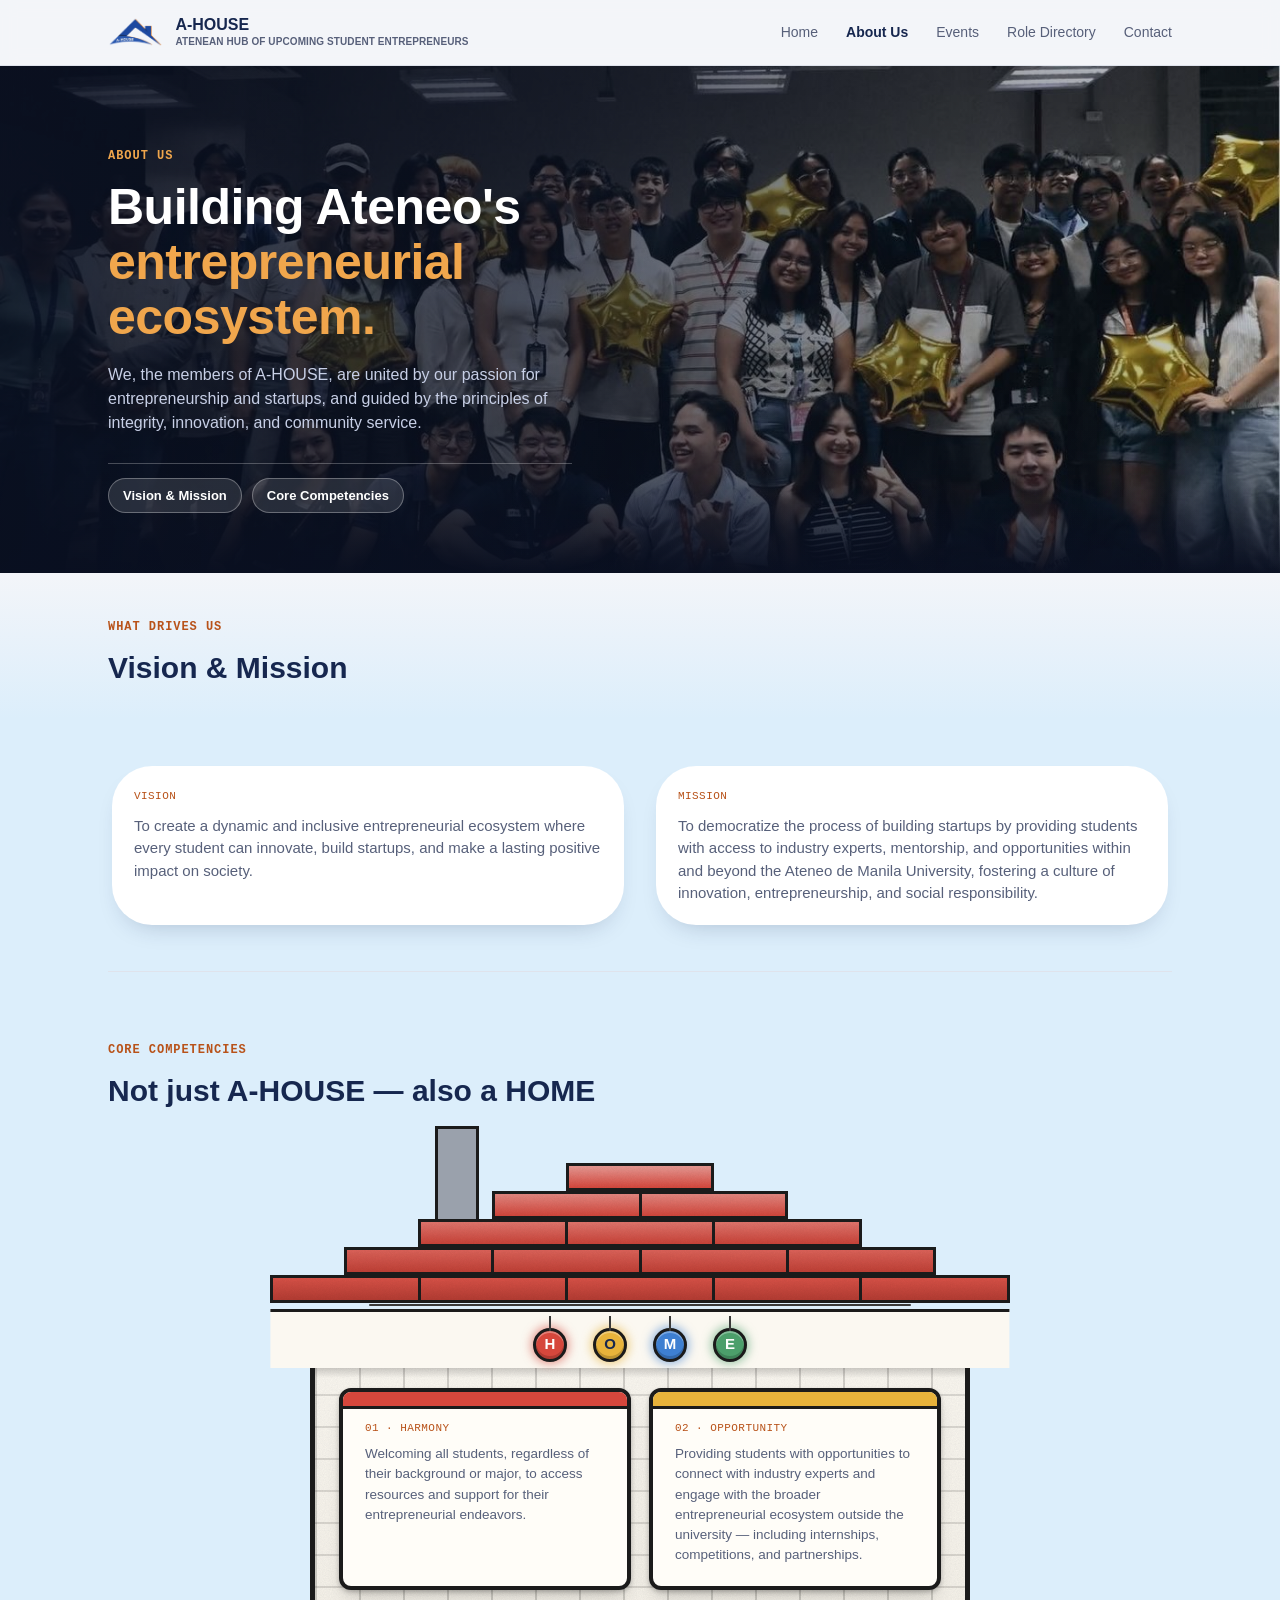
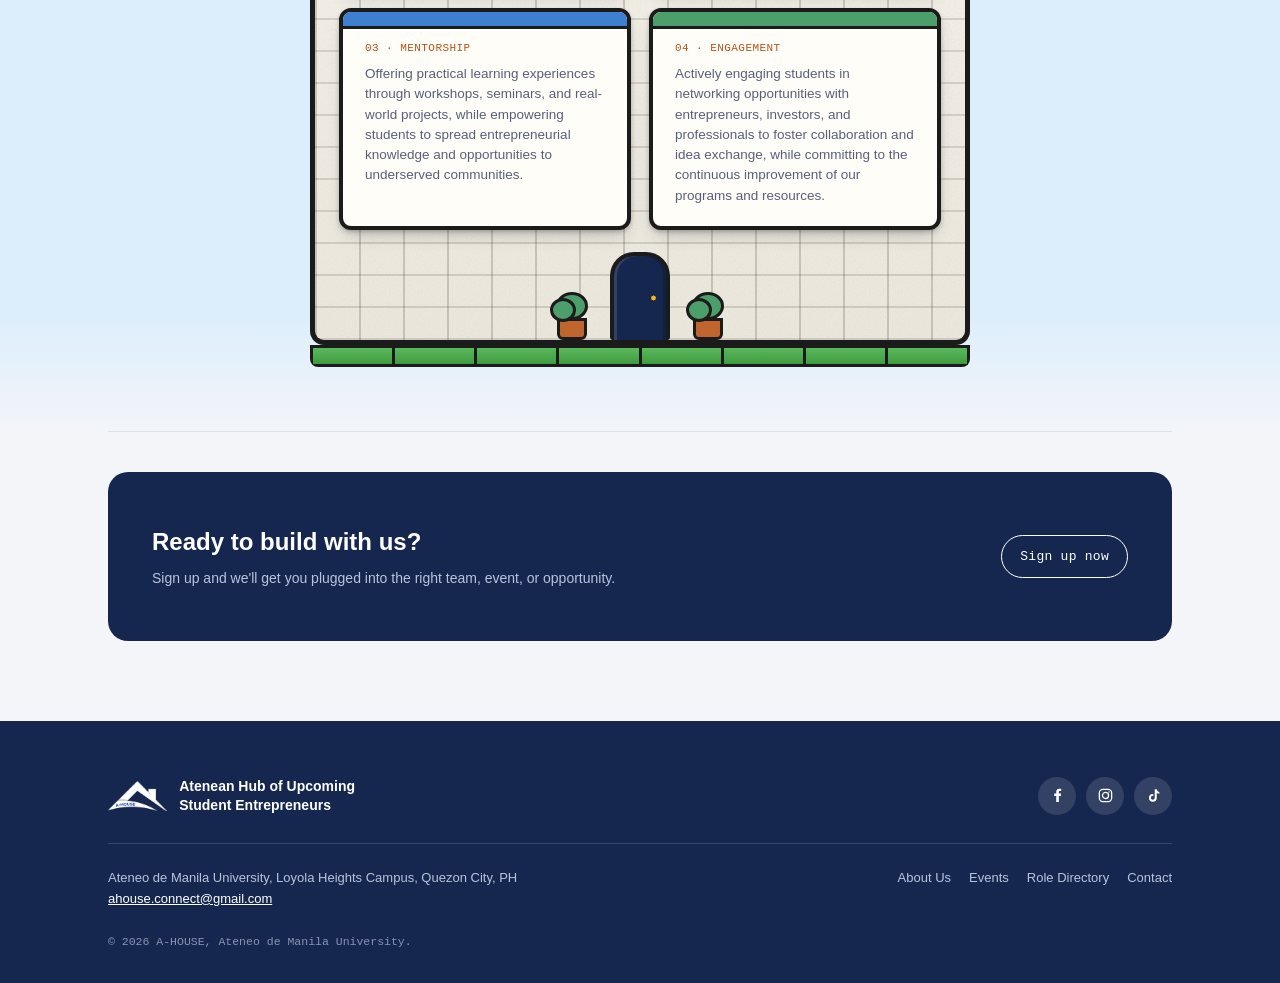
==== commit ae0cb928: "Role Directory: console polish + wire up member sign-up form - Move the console's bottom "Hide" butt" ====
--- a/about.html
+++ b/about.html
@@ -15,12 +15,6 @@
 <meta name="twitter:description" content="A-HOUSE's vision, mission, and the HOME principles that guide the Atenean Hub of Upcoming Student Entrepreneurs.">
 <meta name="twitter:image" content="https://a-house.netlify.app/assets/og-image.jpg">
 <link rel="icon" href="assets/logo-icon-sm.png">
-<!-- Only for the tower section's pixel-game display face and its info cards'
-     terminal-style body copy — Press Start 2P is already used elsewhere on
-     the site (Role Directory's CRT consoles); VT323 is new. -->
-<link rel="preconnect" href="https://fonts.googleapis.com">
-<link rel="preconnect" href="https://fonts.gstatic.com" crossorigin>
-<link href="https://fonts.googleapis.com/css2?family=Press+Start+2P&family=VT323&display=swap" rel="stylesheet">
 <link rel="stylesheet" href="css/style.css">
 </head>
 <body>
@@ -97,57 +91,65 @@
         <span class="eyebrow">Core Competencies</span>
         <h2 style="margin-top:8px;">Not just A-HOUSE — also a HOME</h2>
       </div>
-      <!-- Self-touring elevator: visits Harmony -> Opportunity -> Mentorship ->
-           Engagement -> Lobby -> repeat, ~4.2s per floor (see js/about.js).
-           Click any badge to jump straight there. Pauses on hover/focus and
-           whenever the visitor prefers reduced motion, same convention as
-           the site's photo carousels (js/carousel.js). -->
-      <div class="tower-scene" id="towerScene">
-        <!-- Sky/mountains/skyline/ground breaks out to the full viewport width
-             (same height as the tower itself, just wider) instead of stopping
-             at this section's own content column — the building stays sized
-             to the normal 1120px column, the sky behind it doesn't. -->
-        <div class="tower-backdrop" aria-hidden="true">
-          <img class="tower-cloud c1" src="assets/tower/cloud-1.png" alt="">
-          <img class="tower-cloud c2" src="assets/tower/cloud-2.png" alt="">
-          <img class="tower-cloud c3" src="assets/tower/cloud-1.png" alt="">
-          <img class="tower-cityscape" src="assets/tower/cityscape.png" alt="">
-          <div class="tower-ground"></div>
-        </div>
-
-        <div class="tower-stage" id="towerStage">
-          <img src="assets/tower/tower.png" alt="A-HOUSE tower cross-section with a self-touring elevator visiting the Harmony, Opportunity, Mentorship, and Engagement floors, plus the ground-floor Lobby">
-
-          <div class="tower-hl rm0" data-room="0"></div>
-          <div class="tower-hl rm1" data-room="1"></div>
-          <div class="tower-hl rm2" data-room="2"></div>
-          <div class="tower-hl rm3" data-room="3"></div>
-          <div class="tower-hl rm4" data-room="4"></div>
-
-          <div class="tower-floor-tag rm1">HARMONY</div>
-          <div class="tower-floor-tag rm2">OPPORTUNITY</div>
-          <div class="tower-floor-tag rm3">MENTORSHIP</div>
-          <div class="tower-floor-tag rm4">ENGAGEMENT</div>
-
-          <!-- No repeated "01 · HARMONY" heading here — the always-visible
-               .tower-floor-tag above each card already names the floor.
-               These cards just carry the description. -->
-          <div class="tower-info rm1" id="towerInfo1"><p>Welcoming all students, regardless of their background or major, to access resources and support for their entrepreneurial endeavors.</p></div>
-          <div class="tower-info rm2" id="towerInfo2"><p>Providing students with opportunities to connect with industry experts and engage with the broader entrepreneurial ecosystem outside the university — including internships, competitions, and partnerships.</p></div>
-          <div class="tower-info rm3" id="towerInfo3"><p>Offering practical learning experiences through workshops, seminars, and real-world projects, while empowering students to spread entrepreneurial knowledge and opportunities to underserved communities.</p></div>
-          <div class="tower-info rm4" id="towerInfo4"><p>Actively engaging students in networking opportunities with entrepreneurs, investors, and professionals to foster collaboration and idea exchange, while committing to the continuous improvement of our programs and resources.</p></div>
-
-          <div class="tower-car" id="towerCar"></div>
-
-          <button type="button" class="tower-badge r" data-room="1" aria-label="Jump to Harmony floor"></button>
-          <button type="button" class="tower-badge a" data-room="2" aria-label="Jump to Opportunity floor"></button>
-          <button type="button" class="tower-badge b" data-room="3" aria-label="Jump to Mentorship floor"></button>
-          <button type="button" class="tower-badge g" data-room="4" aria-label="Jump to Engagement floor"></button>
-          <button type="button" class="tower-badge l" data-room="0" aria-label="Jump to Lobby"></button>
-        </div>
-        <div class="tower-shadow"></div>
-
-        <div class="sr-only" role="status" aria-live="polite" id="towerAnnounce"></div>
+      <div class="lego-house">
+        <div class="lego-roof">
+          <div class="lego-chimney"></div>
+          <div class="brick-tier t1"><span class="brick"></span></div>
+          <div class="brick-tier t2"><span class="brick"></span><span class="brick"></span></div>
+          <div class="brick-tier t3"><span class="brick"></span><span class="brick"></span><span class="brick"></span></div>
+          <div class="brick-tier t4"><span class="brick"></span><span class="brick"></span><span class="brick"></span><span class="brick"></span></div>
+          <div class="brick-tier t5"><span class="brick"></span><span class="brick"></span><span class="brick"></span><span class="brick"></span><span class="brick"></span></div>
+        </div>
+        <div class="lego-blocks">
+          <div class="lights-wire"></div>
+          <span class="lego-block">H</span>
+          <span class="lego-block">O</span>
+          <span class="lego-block">M</span>
+          <span class="lego-block">E</span>
+        </div>
+        <div class="lego-wall">
+          <div class="grid lego-windows">
+            <div class="card">
+              <div class="card-top">
+                <div class="card-code">01 · HARMONY</div>
+              </div>
+              <p class="lead" style="margin-top:8px;">Welcoming all students, regardless of their background or major, to access resources and support for their entrepreneurial endeavors.</p>
+            </div>
+            <div class="card">
+              <div class="card-top">
+                <div class="card-code">02 · OPPORTUNITY</div>
+              </div>
+              <p class="lead" style="margin-top:8px;">Providing students with opportunities to connect with industry experts and engage with the broader entrepreneurial ecosystem outside the university — including internships, competitions, and partnerships.</p>
+            </div>
+            <div class="card">
+              <div class="card-top">
+                <div class="card-code">03 · MENTORSHIP</div>
+              </div>
+              <p class="lead" style="margin-top:8px;">Offering practical learning experiences through workshops, seminars, and real-world projects, while empowering students to spread entrepreneurial knowledge and opportunities to underserved communities.</p>
+            </div>
+            <div class="card">
+              <div class="card-top">
+                <div class="card-code">04 · ENGAGEMENT</div>
+              </div>
+              <p class="lead" style="margin-top:8px;">Actively engaging students in networking opportunities with entrepreneurs, investors, and professionals to foster collaboration and idea exchange, while committing to the continuous improvement of our programs and resources.</p>
+            </div>
+          </div>
+          <div class="lego-yard">
+            <div class="lego-plant">
+              <div class="plant-leaves"></div>
+              <div class="plant-pot"></div>
+            </div>
+            <div class="lego-door"><span class="door-knob"></span></div>
+            <div class="lego-plant">
+              <div class="plant-leaves"></div>
+              <div class="plant-pot"></div>
+            </div>
+          </div>
+        </div>
+        <div class="lego-base">
+          <span class="brick"></span><span class="brick"></span><span class="brick"></span><span class="brick"></span>
+          <span class="brick"></span><span class="brick"></span><span class="brick"></span><span class="brick"></span>
+        </div>
       </div>
     </div>
   </section>
@@ -162,8 +164,7 @@
           <h3>Ready to build with us?</h3>
           <p>Sign up and we'll get you plugged into the right team, event, or opportunity.</p>
         </div>
-        <!-- Placeholder — swap href for the real member sign-up form link once it's ready. -->
-        <a class="btn" href="#" target="_blank" rel="noopener">Sign up now</a>
+        <a class="btn" href="https://docs.google.com/forms/d/e/1FAIpQLSco1PXzMDqKASPaGkIlHur7wC3o-wgpX9ukn_2SCphLXbvHzw/viewform" target="_blank" rel="noopener">Sign up now</a>
       </div>
     </div>
   </section>
@@ -206,6 +207,5 @@
 </footer>
 
 <script src="js/main.js"></script>
-<script src="js/about.js"></script>
 </body>
 </html>
--- a/css/style.css
+++ b/css/style.css
@@ -28,12 +28,6 @@
   font-family:var(--body);
   line-height:1.5;
   -webkit-font-smoothing:antialiased;
-  /* Companion to .tower-backdrop's 100vw full-bleed trick on the About page
-     — 100vw can run a hair wider than the visual viewport on browsers that
-     reserve scrollbar space, which would otherwise show as a few px of
-     horizontal scroll. Safe sitewide since nothing here relies on
-     horizontal scrolling. */
-  overflow-x:hidden;
 }
 a{color:inherit;}
 img,svg{display:block; max-width:100%;}
@@ -392,217 +386,278 @@
   .cloud-grid .card{ animation:none; }
 }
 
-/* ---------- About page: Core Competencies as a self-touring tower ----------
-   Replaces the previous LEGO house. A 5-floor building cross-section (real
-   art, assets/tower/*.png) inside a sky/mountains/skyline/ground scene, with
-   an elevator that auto-tours the floors (see js/about.js) and per-floor
-   info cards. Every interactive element is positioned in percentages of the
-   tower image's own box (it's `width:100%; height:auto` inside a
-   `position:relative` wrapper) so this scales at any container width with
-   no JS/resize listeners — don't switch these to fixed pixel positions.
-   Palette is scoped locally to .tower-scene (like .lego-house scoped its
-   own --lego-* set) rather than added to :root, since these exact hex
-   values are specific to this illustration, not new site-wide tokens. */
-.tower-scene{
-  /* No max-width/background/card chrome of its own — it's just the
-     positioning context for .tower-backdrop (below) and .tower-stage. The
-     building fills whatever width .wrap (1120px sitewide) gives it, same as
-     every other section's content; the sky behind it does not — see
-     .tower-backdrop's own comment. */
-  position:relative; margin:50px auto 0; padding:28px 0 0;
-  --red:#d6524a; --amber:#dba33f; --blue:#4b78d6; --green:#4f9d6e; --gold:#cf9a35;
-}
-/* The sky/mountains/skyline/ground breaks out to the full viewport width
-   instead of stopping at .tower-scene's own (`.wrap`-capped) edges — the
-   standard "full-bleed inside a centered container" trick: 100vw wide,
-   centered back under .tower-scene regardless of how narrow that parent
-   actually is, via left:50% + a matching negative margin. Height still
-   matches .tower-scene exactly (top:0; bottom:0), so it only expands
-   sideways, not into the section title above it. */
-.tower-backdrop{
-  position:absolute; top:0; bottom:0; left:50%; width:100vw; margin-left:-50vw;
-  overflow:hidden; z-index:0;
-  background:linear-gradient(180deg,#48c6f0 0%, #7ddaf5 42%, #bfe9f7 78%, #d9f1f9 100%);
-}
-.tower-cloud{ position:absolute; image-rendering:pixelated; pointer-events:none; opacity:.95; }
-.tower-cloud.c1{ top:6%; left:8%; width:14%; }
-.tower-cloud.c2{ top:3%; right:10%; width:11%; }
-.tower-cloud.c3{ top:16%; left:42%; width:9%; opacity:.8; }
-
-/* One continuous strip — hazy mountains behind a two-depth city skyline —
-   spans the full width of .tower-backdrop (the whole viewport now, not just
-   the tower's own column) so it shows through as an actual horizon on both
-   sides of the building. */
-.tower-cityscape{
-  position:absolute; left:0; right:0; bottom:6.6%; width:100%; height:auto;
-  image-rendering:pixelated; pointer-events:none; z-index:0;
-}
-
-.tower-ground{
-  position:absolute; left:0; right:0; bottom:0; height:6.6%;
-  background:linear-gradient(180deg,#8fbf7a 0%, #74a862 100%);
-  border-top:2px solid rgba(20,40,20,.25);
-}
-.tower-ground::before{
-  content:""; position:absolute; inset:0;
-  background-image:radial-gradient(rgba(255,255,255,.18) 1px, transparent 1px);
-  background-size:7px 7px;
-}
-
-/* container-type turns .tower-stage into a query container, so every
-   clamp() below that used to read `vw` (raw viewport width — wrong once
-   the tower could be wider or narrower than the viewport, per .wrap's own
-   1120px cap and .tower-stage's 90%-of-that) can read `cqw` instead: the
-   tower's own rendered width, the same box every position percentage in
-   this file is already relative to. Without this, text stopped growing
-   at a small fixed ceiling the moment the tower itself kept getting
-   bigger on wide screens. */
-.tower-stage{ position:relative; z-index:2; margin:0 auto; max-width:90%; container-type:inline-size; }
-.tower-stage > img{ display:block; width:100%; height:auto; pointer-events:none; }
-.tower-shadow{
-  position:absolute; left:8%; right:8%; bottom:9.2%; height:14px; border-radius:50%;
-  background:radial-gradient(ellipse at center, rgba(20,30,20,.28) 0%, rgba(20,30,20,0) 72%);
+/* ---------- About page: Core Competencies as a LEGO house (H-O-M-E) ----------
+   A stepped pyramid of individual brick rectangles for the roof (not a
+   smooth triangle), an off-white brick wall, four window "plates" each
+   capped in one of the H-O-M-E colors, and a green baseplate row underneath.
+   Bricks are told apart by seam lines (borders between them), not studs —
+   a single stud on a small letter tile read as a stray dot rather than a
+   real connector, so none of the pieces here get one. */
+.lego-house{
+  max-width:660px; margin:50px auto 0; position:relative;
+  --lego-outline:#1B1B1B;
+  --lego-red:#D6473C;
+  --lego-yellow:#E8B33B;
+  --lego-blue:#3E7FD1;
+  --lego-green:#4C9F6B;
+  --brick-h:clamp(18px, 3.6vw, 28px);
+  /* One consistent brick module, in % of the house's own width, sized so
+     5 of them equal the eave's 112% footprint. Every tier is a whole
+     number of this SAME unit (1,2,3,4,5 bricks) — that's what makes the
+     coursing come out staggered by exactly half a brick per side: tier N
+     is (N × unit) wide and centered, so it insets 0.5 unit from the tier
+     below it on each side, landing each tier's edge brick squarely on the
+     joint of the two bricks beneath it, the way real running-bond coursing
+     works. The previous version sized each tier's bricks independently
+     (flex:1 across arbitrary tier widths), so brick width drifted between
+     tiers and rows read as disconnected floating bars rather than one
+     structure. */
+  --brick-unit:22.4%;
+  /* Shared paper-grain (feTurbulence noise, alpha baked to ~6% in the
+     feColorMatrix) reused as a subtle plastic-texture layer on the roof and
+     wall bricks. */
+  --grain: url("data:image/svg+xml,%3Csvg xmlns='http://www.w3.org/2000/svg' width='120' height='120'%3E%3Cfilter id='n'%3E%3CfeTurbulence type='fractalNoise' baseFrequency='0.85' numOctaves='2' stitchTiles='stitch' result='t'/%3E%3CfeColorMatrix in='t' type='matrix' values='0 0 0 0 0 0 0 0 0 0 0 0 0 0 0 0 0 0 0.06 0'/%3E%3C/filter%3E%3Crect width='100%25' height='100%25' filter='url(%23n)'/%3E%3C/svg%3E");
+}
+/* Roof: five tiers of real brick elements, centered and narrowing toward
+   the top (1, 2, 3, 4, 5 bricks) built from one consistent brick module
+   (see --brick-unit above) so it reads as one continuous stepped-pyramid
+   structure — not a stack of separately-sized floating bars — and the
+   silhouette is unambiguously a pyramid, not just a couple of shallow
+   shoulders. */
+.lego-roof{ position:relative; display:flex; flex-direction:column; align-items:center; }
+/* The chimney is anchored from the roof's TOP (the peak) and reaches down
+   past it rather than being positioned off the roof's bottom edge — its
+   height is deliberately more than its distance above the peak, so its
+   lower half is embedded inside tiers t1–t3 (hidden behind their opaque
+   bricks, since they're later in the DOM and paint on top of it) while its
+   upper half pokes out above the roofline. That overlap is what makes it
+   read as built into the roof instead of hovering over it with a gap. */
+/* Tier spans (centered, N × --brick-unit wide): t1 38.8–61.2%, t2 27.6–
+   72.4%, t3 16.4–83.6%. At left:15% the chimney used to sit outside every
+   one of those ranges for the whole depth it was embedded (t1+t2's rows) —
+   there was no actual brick under it there, just the empty step space
+   beside the narrower tiers, so it read as floating unattached next to the
+   roof rather than piercing through it. left:19–27% sits inside t3's span
+   but outside t2's (the exposed "shoulder" where t3 is wider than t2), so
+   embedding down through that depth actually lands on t3's brick. */
+.lego-chimney{
+  position:absolute;
+  left:19%;
+  top:calc(var(--brick-h) * -1.3);
+  width:clamp(30px, 8%, 44px);
+  height:calc(var(--brick-h) * 3.8);
+  background:#9AA1AC;
+  border:3px solid var(--lego-outline);
+  border-bottom:none;
+}
+.brick-tier{ display:flex; position:relative; z-index:1; }
+.brick-tier.t1{ width:calc(var(--brick-unit) * 1); }
+.brick-tier.t2{ width:calc(var(--brick-unit) * 2); }
+.brick-tier.t3{ width:calc(var(--brick-unit) * 3); }
+.brick-tier.t4{ width:calc(var(--brick-unit) * 4); }
+/* Eaves overhang the wall a little rather than sitting flush with it —
+   real roofs read wider than the walls they sit on. */
+.brick-tier.t5{ width:calc(var(--brick-unit) * 5); }
+.brick-tier .brick{
+  position:relative;
+  flex:1;
+  height:var(--brick-h);
+  /* Sunlit tint lives on each brick's own background now (lighter near the
+     top, darker toward the eaves via --sun-a/-b per tier below) instead of
+     one overlay rectangle spanning the whole roof's bounding box. That
+     overlay covered the box a pyramid actually occupies, not the pyramid's
+     silhouette — so it showed as a plain translucent rectangle floating in
+     the empty step notches beside the narrower tiers (most visibly right
+     where the chimney sits), reading as a stray "leftover square". */
+  background-image:
+    var(--grain),
+    linear-gradient(rgba(255,255,255,var(--sun-a, .2)), rgba(0,0,0,var(--sun-b, .06)));
+  background-color:var(--lego-red);
+  background-size:60px 60px, 100% 100%;
+  border:3px solid var(--lego-outline);
+}
+.brick-tier .brick + .brick{ border-left:none; }
+.brick-tier.t1 .brick{ --sun-a:.45; --sun-b:0; }
+.brick-tier.t2 .brick{ --sun-a:.35; --sun-b:.02; }
+.brick-tier.t3 .brick{ --sun-a:.25; --sun-b:.06; }
+.brick-tier.t4 .brick{ --sun-a:.15; --sun-b:.10; }
+.brick-tier.t5 .brick{ --sun-a:.06; --sun-b:.16; }
+/* H-O-M-E as a string of hanging lights under the eave, instead of four
+   flat tiles that had nothing visibly holding them there. A thin wire runs
+   the width of the eave; each letter hangs from it on its own short cord
+   and gets a warm glow, like a bulb rather than a plaque. */
+.lego-blocks{
+  position:relative; z-index:2;
+  display:flex; justify-content:center; align-items:flex-start;
+  gap:clamp(16px, 3.4vw, 26px);
+  margin-top:-8px;
+  padding-top:18px;
+}
+/* Fascia bridging the roof's wider eaves (t3, 112%) down to the narrower
+   wall (100%) below — without it, the overhang left a gap of bare page
+   background showing on either side, between the roof's outer edge and
+   the wall's edge inset beneath it. */
+.lego-blocks::before{
+  content:"";
+  position:absolute;
+  left:50%; top:14px; bottom:-6px;
+  width:112%;
+  transform:translateX(-50%);
+  background:#FBF8F1;
+  border-top:3px solid var(--lego-outline);
+  z-index:-1;
+}
+.lights-wire{
+  position:absolute;
+  top:9px; left:9%; right:9%; height:2px;
+  background:#3A3A3A;
+  border-radius:1px;
+  z-index:0;
+}
+.lego-block{
+  position:relative;
   z-index:1;
-}
-
-/* Floor highlight rings — colored glow shown on whichever floor the
-   elevator is currently stopped at (js/about.js toggles .on and sets
-   --hl-color from the matching --red/--amber/--blue/--green/--gold above). */
-.tower-hl{
-  position:absolute; left:0; right:0; pointer-events:none;
-  box-shadow:inset 0 0 0 3px transparent; transition:box-shadow .3s ease;
-}
-.tower-hl.on{ box-shadow:inset 0 0 0 3px #fff, inset 0 0 0 6px var(--hl-color, var(--gold)), 0 0 18px rgba(0,0,0,.25); }
-.tower-hl.rm1{ top:12.658%; height:16.908%; }
-.tower-hl.rm2{ top:29.566%; height:16.456%; }
-.tower-hl.rm3{ top:46.022%; height:16.094%; }
-.tower-hl.rm4{ top:62.116%; height:16.184%; }
-.tower-hl.rm0{ top:78.300%; height:16.184%; }
-
-/* Department name — always visible, top-left of each room, like a
-   Tiny-Tower shop label. No tag for the Lobby — it has its own "LOBBY"
-   signage baked into the art. */
-.tower-floor-tag{
-  position:absolute; left:16.7%;
-  background:rgba(255,255,255,.95); border:2px solid rgba(16,19,28,.85); border-radius:3px;
-  padding:2px 7px; font-family:'Press Start 2P',monospace; letter-spacing:.01em;
-  font-size:clamp(6px,1.25cqw,14px); color:var(--navy); white-space:nowrap;
-  box-shadow:1px 1px 0 rgba(0,0,0,.18);
-  /* Above the info card (z-index:6): the tag is the floor's name and stays
-     put; the card sits below it (see .tower-info.rmN tops) carrying only
-     the description, so the two never restate each other. */
-  z-index:7;
-}
-.tower-floor-tag.rm1{ top:13.7%; }
-.tower-floor-tag.rm2{ top:30.7%; }
-.tower-floor-tag.rm3{ top:47.1%; }
-.tower-floor-tag.rm4{ top:63.2%; }
-
-/* The H/O/M/E badge art is already painted into the tower image — these are
-   real, keyboard-focusable buttons precisely aligned on top of it (not the
-   mockup's plain unfocusable divs), invisible until hovered/focused/active.
-   The Lobby has no baked badge, so .tower-badge.l is a real visible chip
-   styled to match H/O/M/E instead of an invisible click target. */
-.tower-badge{
-  position:absolute; left:4.8%; width:6.4%; aspect-ratio:1/1; transform:translate(0,-50%);
-  cursor:pointer; z-index:4; border-radius:3px; padding:0;
-  background:none; border:2px solid transparent; appearance:none;
-  box-shadow:0 0 0 0 rgba(255,255,255,0); transition:box-shadow .15s ease;
-}
-.tower-badge:hover{ box-shadow:0 0 0 2px rgba(255,255,255,.65); }
-.tower-badge:focus-visible{ outline:none; box-shadow:0 0 0 2px #fff, 0 0 0 4px var(--orange); }
-.tower-badge.active{ box-shadow:0 0 0 2px #fff, 0 0 12px 3px var(--gold); }
-.tower-badge.r{ top:21.112%; }
-.tower-badge.a{ top:37.793%; }
-.tower-badge.b{ top:54.069%; }
-.tower-badge.g{ top:70.208%; }
-/* No letter — H/O/M/E badges are baked into the tower art, but stacked
-   under those a lettered "L" chip read as "HOMEL". A plain gold chip still
-   marks the Lobby as a real stop without spelling anything. */
-.tower-badge.l{
-  background:linear-gradient(160deg,#f0c15c,var(--gold)); border:2px solid #10131c;
-  box-shadow:1px 1px 0 rgba(0,0,0,.35);
-}
-.tower-badge.l:hover{ box-shadow:1px 1px 0 rgba(0,0,0,.35), 0 0 0 2px rgba(255,255,255,.65); }
-.tower-badge.l:focus-visible{ outline:none; box-shadow:1px 1px 0 rgba(0,0,0,.35), 0 0 0 2px #fff, 0 0 0 4px var(--orange); }
-.tower-badge.l.active{ box-shadow:0 0 0 2px #fff, 0 0 12px 3px var(--gold); }
-.tower-badge.l{ top:86.392%; }
-
-/* CLAUDE.md's original width:11.4%/height:9.4% only filled ~57% of a
-   floor's height, leaving a gap above/below the car and a sliver of the
-   baked-in H/O/M/E badge underneath it exposed on every side. Fixing the
-   box alone couldn't work: elevator-car.png's own doors are roughly
-   square, but the box that actually fits a floor's shaft slot needs to be
-   much taller than wide, so any width/height combo either stretched the
-   doors into a distorted narrow shape (background-size:100% 100%) or left
-   empty padding inside the box (background-size:contain, correct
-   proportions but not actually filling the slot). Re-cropped
-   elevator-car.png itself (165x225, was 228x225 — cropped in from both
-   sides, not resized) to match this box's own ratio, narrowing the doors
-   for real rather than asking CSS to fake it; that crop also
-   trimmed a stray clipped control-box artifact that used to sit right at
-   the sprite's edge. z-index above .tower-badge (with pointer-events:none,
-   so it never blocks a click) so the car actually hides the Lobby's gold
-   chip when parked there, instead of that chip painting on top of it. */
-.tower-car{
-  position:absolute; left:2%; width:13%; height:14.5%;
-  background-image:url('/assets/tower/elevator-car.png');
-  background-size:100% 100%; background-repeat:no-repeat;
+  margin-top:15px;
+  width:clamp(26px, 5.4vw, 34px); height:clamp(26px, 5.4vw, 34px);
+  display:flex; align-items:center; justify-content:center;
+  font-family:var(--display); font-weight:700; font-size:clamp(12px, 2.4vw, 15px); color:#fff;
+  border:3px solid var(--lego-outline);
+  border-radius:50%;
+  box-shadow:
+    inset 0 2px 0 rgba(255,255,255,.3),
+    inset 0 -3px 0 rgba(0,0,0,.18),
+    0 0 10px 2px var(--glow, rgba(255,255,255,.5));
+}
+.lego-block::before{
+  /* the short cord from the wire down to this bulb */
+  content:"";
+  position:absolute;
+  top:-15px; left:50%;
+  width:2px; height:15px;
+  background:#3A3A3A;
+  transform:translateX(-50%);
+}
+.lego-block:nth-child(2){ background:var(--lego-red); --glow:rgba(214,71,60,.55); }
+.lego-block:nth-child(3){ background:var(--lego-yellow); color:var(--navy); --glow:rgba(232,179,59,.6); }
+.lego-block:nth-child(4){ background:var(--lego-blue); --glow:rgba(62,127,209,.55); }
+.lego-block:nth-child(5){ background:var(--lego-green); --glow:rgba(76,159,107,.55); }
+.lego-wall{
+  position:relative;
+  /* Off-white brick wall — a grid of seam lines rather than studs, so the
+     roof, blocks, and the four window caps below stay the ones doing the
+     color work. */
+  background-image:
+    var(--grain),
+    repeating-linear-gradient(90deg, rgba(0,0,0,.16) 0 2px, transparent 2px 44px),
+    repeating-linear-gradient(0deg, rgba(0,0,0,.12) 0 2px, transparent 2px 32px),
+    linear-gradient(180deg, #FBF8F1, #F0ECE1);
+  background-size: 120px 120px, 100% 100%, 100% 100%, 100% 100%;
+  background-repeat: repeat, repeat, repeat, no-repeat;
+  border:5px solid var(--lego-outline);
+  border-top:none;
+  border-radius:0 0 14px 14px;
+  /* No bottom padding: the door and planters (.lego-yard) need to sit flush
+     against the wall's own bottom edge, which butts straight into the
+     green baseplate below — any padding here left them "floating" a strip
+     of bare wall above the ground instead of standing on it. */
+  padding:26px 24px 0;
+}
+/* Contact shadow at the roof/wall seam, like the roof casts a sliver of
+   shade onto the bricks just below it. */
+.lego-wall::before{
+  content:"";
+  position:absolute;
+  top:0; left:0; right:0; height:16px;
+  background:linear-gradient(180deg, rgba(0,0,0,.28), transparent);
   pointer-events:none;
-  transform:translateY(-50%);
-  filter:drop-shadow(2px 3px 2px rgba(0,0,0,.35));
-  transition:top .8s cubic-bezier(.3,.9,.4,1);
-  z-index:5;
-}
-
-/* A description plate that fades in inside the lower part of each floor's
-   band when the elevator arrives — starts below that floor's name tag
-   (left-aligned with it) and to the right of the elevator shaft, so it
-   overlaps neither. Left:16.7% matches .tower-floor-tag; the elevator car
-   ends at ~15%. Body copy is intentionally small for a small fixed box —
-   Opportunity and Engagement run longest, re-check those two for overflow
-   if the copy ever changes. */
-.tower-info{
-  position:absolute; left:16.7%; right:5.6%; display:flex; flex-direction:column; justify-content:center;
-  background:rgba(9,14,30,.92); border:2px solid var(--ic-color, #10131c);
-  padding:6px 9px; z-index:6; overflow:hidden;
-  opacity:0; transform:scale(.94); pointer-events:none;
-  transition:opacity .25s ease, transform .25s ease;
-}
-.tower-info.show{ opacity:1; transform:scale(1); }
-.tower-info p{
-  font-family:'VT323',monospace; font-size:clamp(9px,2.1cqw,20px); line-height:1.14; color:#dfe6ff;
-}
-.tower-info.rm1{ top:16.7%; height:11.8%; }
-.tower-info.rm2{ top:33.6%; height:11.3%; }
-.tower-info.rm3{ top:50%; height:11%; }
-.tower-info.rm4{ top:66.2%; height:11%; }
-
-/* On a phone-width tower every room is only ~55px tall, so the name tag
-   (which can't shrink past its own padding/border/6px text) eats a bigger
-   share of it — trim the tag, drop the copy below its clamp floor, and
-   nudge each card down a touch so the tag clears it cleanly. */
-@media (max-width:460px){
-  .tower-floor-tag{ padding:1px 4px; border-width:1px; }
-  .tower-info{ padding:3px 6px; }
-  .tower-info p{ font-size:7px; line-height:1; }
-  .tower-info.rm1{ top:18%; height:10.5%; }
-  .tower-info.rm2{ top:34.9%; height:10.3%; }
-  .tower-info.rm3{ top:51.2%; height:10.2%; }
-  .tower-info.rm4{ top:67.2%; height:10.4%; }
-}
-
-@media (prefers-reduced-motion: reduce){
-  .tower-car{ transition:none; }
-  .tower-hl{ transition:none; }
-  .tower-info{ transition:none; }
-}
-
-/* Generic visually-hidden utility (used by .tower-scene's live-region status
-   text below) — visible to screen readers, not sighted visitors. */
-.sr-only{
-  position:absolute; width:1px; height:1px; padding:0; margin:-1px;
-  overflow:hidden; clip:rect(0,0,0,0); white-space:nowrap; border:0;
+}
+.lego-windows{ gap:18px; }
+.lego-windows .card{
+  position:relative;
+  background:#FFFDF8;
+  border:4px solid var(--lego-outline);
+  border-radius:12px;
+  padding-top:28px;
+  /* Layered material shadow: inset top-edge highlight (light from above), a
+     tight close shadow for contact, and a softer wider ambient shadow
+     further out — instead of one flat drop-shadow. */
+  box-shadow:
+    inset 0 1px 0 rgba(255,255,255,.8),
+    0 2px 4px rgba(0,0,0,.22),
+    0 10px 18px -6px rgba(0,0,0,.2);
+}
+.lego-windows .card::before{
+  /* colored cap bar, matching the H-O-M-E block colors 1:1 by index */
+  content:"";
+  position:absolute; top:0; left:0; right:0; height:14px;
+  background:var(--cap, var(--lego-red));
+  border-radius:8px 8px 0 0;
+  border-bottom:3px solid var(--lego-outline);
+}
+.lego-windows .card:nth-child(1){ --cap:var(--lego-red); }
+.lego-windows .card:nth-child(2){ --cap:var(--lego-yellow); }
+.lego-windows .card:nth-child(3){ --cap:var(--lego-blue); }
+.lego-windows .card:nth-child(4){ --cap:var(--lego-green); }
+
+/* A door and two planters at the base of the wall — the touches that make
+   this read as a home, not just a wall of plaques. */
+.lego-yard{
+  display:flex;
+  align-items:flex-end;
+  justify-content:center;
+  gap:22px;
+  margin-top:22px;
+}
+.lego-door{
+  position:relative;
+  width:60px; height:88px;
+  background:var(--navy);
+  border:4px solid var(--lego-outline);
+  border-bottom:none;
+  border-radius:24px 24px 3px 3px;
+  box-shadow:inset 3px 0 0 rgba(255,255,255,.12), inset -3px 0 0 rgba(0,0,0,.18);
+}
+.door-knob{
+  position:absolute; top:50%; right:9px; transform:translateY(-50%);
+  width:7px; height:7px;
+  border-radius:50%;
+  background:var(--lego-yellow);
+  border:1.5px solid var(--lego-outline);
+}
+.lego-plant{ display:flex; flex-direction:column; align-items:center; }
+.plant-leaves{
+  position:relative;
+  width:32px; height:28px;
+  background:var(--lego-green);
+  border:3px solid var(--lego-outline);
+  border-radius:50%;
+}
+.plant-leaves::after{
+  content:"";
+  position:absolute;
+  bottom:-5px; left:-9px;
+  width:20px; height:18px;
+  background:var(--lego-green);
+  border:3px solid var(--lego-outline);
+  border-radius:50%;
+}
+.plant-pot{
+  width:30px; height:22px;
+  margin-top:-2px;
+  background:#C1652F;
+  border:3px solid var(--lego-outline);
+  border-radius:0 0 6px 6px;
+}
+.lego-base{ display:flex; overflow:hidden; border-radius:0 0 8px 8px; }
+.lego-base .brick{
+  flex:1;
+  height:22px;
+  background:linear-gradient(180deg, #5CB85C, #3E9B3E);
+  border:3px solid var(--lego-outline);
+}
+.lego-base .brick + .brick{ border-left:none; }
+@media (max-width:760px){
+  .lego-windows{ grid-template-columns:1fr; }
 }
 
 /* Stacked rather than side by side, and narrower than the full section width —
@@ -926,9 +981,14 @@
 .dept-screen-track{
   display:flex; overflow-x:auto; scroll-snap-type:x mandatory; scroll-behavior:smooth;
   scrollbar-width:none; -ms-overflow-style:none; margin:0 -2px;
-  /* Locked by lockScreenHeight() in directory.js to the tallest page across
-     every department in this tier, so swiping pages or switching between a
-     short department and a long one never resizes the screen around it. */
+  /* Set by lockScreenHeight() in directory.js, per department (this
+     variable is set directly on each department's own track, not
+     inherited from a shared ancestor) — the tallest of that one
+     department's 3 pages, so swiping between them never resizes the
+     screen. Switching to a different department is allowed to resize it;
+     locking every department in the tier to one shared height meant a
+     long "Key Responsibilities" elsewhere was forcing a short "Skills"
+     page here into mostly empty space. */
   min-height:var(--screen-min-h, auto);
 }
 .dept-screen-track::-webkit-scrollbar{display:none;}
@@ -1018,6 +1078,9 @@
   mix-blend-mode:overlay; opacity:.6;
 }
 .crt-content{position:relative; z-index:2;}
+/* Bottom-right, not left — .crt-screen has overflow:hidden (a BFC), so the
+   float is fully contained without needing a clearfix element after it. */
+.crt-hide-btn{position:relative; z-index:2; margin:22px 0 0; float:right;}
 .crt-roster-label{
   margin:26px 0 12px; font-family:'Rajdhani',sans-serif; font-weight:700; font-style:italic;
   letter-spacing:.08em; text-transform:uppercase; color:#dfe6ff; font-size:13px;
@@ -1026,11 +1089,29 @@
 
 /* Section head + stage, re-skinned light-on-dark for the glass screen. */
 .crt-content .dept-stage{background:transparent; border:none; box-shadow:none; padding:0 0 22px;}
+/* Stacked instead of the base rule's inline baseline row: with the title
+   sitting next to "Reports to…", whether that second bit fit on the same
+   line or got pushed to its own depended on how wide the title itself
+   rendered — a "Reports to" that wraps under a long title adds a whole
+   extra line's height on top of the title's own min-height below, right
+   back to inconsistent console sizes it was meant to fix. Stacking removes
+   that width-dependent branch entirely: "Reports to" is always its own
+   line, for every department. */
+.crt-content .dept-stage-head{flex-direction:column; align-items:flex-start; gap:2px;}
 .crt-content .dept-stage-head h3{
   font-family:'Press Start 2P',monospace; font-size:clamp(15px,2.2vw,20px); line-height:1.5;
   background:linear-gradient(180deg,#fff2c4,#f0c15c 55%,var(--orange));
   -webkit-background-clip:text; background-clip:text; color:transparent;
   filter:drop-shadow(0 3px 0 rgba(0,0,0,.45));
+  /* Department names range from two words ("Operations Department") to
+     four ("Engagement & Relations Department") — at plenty of widths that's
+     the difference between one line and two, which was quietly undoing the
+     equal-size console fix below: two departments could share the exact
+     same --screen-min-h and still end up with consoles ~30px apart because
+     one's title wrapped and the other's didn't. em-based so it always
+     reserves exactly two lines of *this* text's own size, matching
+     whatever the clamp() above currently resolves to at this width. */
+  min-height:calc(1.5em * 2);
 }
 .crt-content .dept-reports{
   font-family:'Rajdhani',sans-serif; font-weight:700; font-style:italic; letter-spacing:.04em;
@@ -1055,6 +1136,24 @@
 .crt-content .dept-role-block li strong{color:#fff;}
 .crt-content .dept-role-block + .dept-role-block{border-top-color:rgba(255,255,255,.14);}
 .crt-content .skill-tag{background:rgba(255,255,255,.08); color:#dfe6ff; border-color:rgba(255,255,255,.2);}
+
+/* lockScreenHeight (directory.js) now caps --screen-min-h at the shortest
+   department's own height instead of each department's own tallest page —
+   so every console in a tier reads as the same size. `height` (not the
+   base rule's `min-height`) is what actually enforces the cap downward for
+   a department whose longest page exceeds it; that page then scrolls
+   internally (overflow-y here) rather than stretching the console past the
+   shared size. A themed scrollbar replaces the browser default so it reads
+   as part of the console, not a generic OS control; it only ever appears
+   when a page's content actually exceeds the cap. */
+.crt-content .dept-screen-track{height:var(--screen-min-h, auto);}
+.crt-content .dept-screen-page{
+  overflow-y:auto; overflow-x:hidden;
+  scrollbar-width:thin; scrollbar-color:#cf9a35 rgba(255,255,255,.08);
+}
+.crt-content .dept-screen-page::-webkit-scrollbar{width:6px;}
+.crt-content .dept-screen-page::-webkit-scrollbar-track{background:rgba(255,255,255,.08); border-radius:4px;}
+.crt-content .dept-screen-page::-webkit-scrollbar-thumb{background:#cf9a35; border-radius:4px;}
 
 /* Fighter-select roster grid — same .dept-select/.dept-tile as every other
    tier, restyled as photo tiles in a 6-across console tray. */
@@ -1149,6 +1248,52 @@
 @media (max-width:760px){
   .crt-content .dept-select{grid-template-columns:repeat(3, 1fr);}
   .crt-screen{padding:20px 16px 18px;}
+  .crt-console{padding:10px;}
+  /* At phone widths the entering photo has no dedicated column of its own
+     (it's an absolutely-positioned overlay, .crt-content sits on top of it
+     at full width) — it just sits behind the description text, half-hidden
+     and making already-long copy harder to read for no real payoff at this
+     size. Description + roster fitting in view matters more here than the
+     slide-in flourish, so it's dropped entirely rather than shrunk further. */
+  .crt-enter-photo{display:none;}
+  /* "Choose your character" roster, minimized for phone: the photo portrait
+     is what was crowding the description off-screen (each tile is a 4/5
+     aspect-ratio image, so 3-6 of them stack into real height) — dropped
+     entirely rather than shrunk further, same call as the entering photo
+     above. Each tile becomes a plain, compact labeled button instead; the
+     department's own --dept-color (already set inline per tile — see
+     renderDeptSelector in directory.js) moves to a left-edge accent so
+     tiles are still tellable apart without a face. */
+  .crt-content .dept-avatar-photo{display:none;}
+  .crt-content .dept-tile{
+    flex-direction:row; align-items:center; gap:0; padding:10px 12px;
+    border-radius:8px; background:rgba(255,255,255,.06);
+    border-left:4px solid var(--dept-color, #cf9a35);
+  }
+  .crt-content .dept-tile:hover{transform:none; background:rgba(255,255,255,.1);}
+  .crt-content .dept-tile.active{
+    transform:none;
+    background:color-mix(in srgb, var(--dept-color, #cf9a35) 30%, rgba(255,255,255,.06));
+    box-shadow:inset 0 0 0 2px var(--dept-color, #cf9a35);
+  }
+  /* The "▲ picked!" indicator floats above the (now-hidden) photo — with no
+     face to point at it would just hang in the tile's empty top-left. */
+  .crt-content .dept-tile.active::before{content:none;}
+  .crt-content .dept-tile > span:last-of-type{width:auto;}
+  .crt-content .dept-tile-name{background:none; padding:0; text-align:left; font-size:11px; line-height:1.3;}
+  .crt-content .dept-tile-tag{background:none; padding:0; text-align:left;}
+  /* min-height can only make a box taller than its content needs, never
+     shorter — .dept-screen-track is a flex row holding all 3 pages at
+     once, so its natural height is already the tallest of them regardless
+     of what --screen-min-h says. Above this width that's fine (the
+     department-wide lock IS that same tallest-page number, so min-height
+     is redundant with — not fighting — the natural flex sizing). Below it,
+     syncMobilePageHeight (directory.js) sets --screen-min-h to just the
+     one page currently swiped into view, which is often shorter than a
+     sibling page — an explicit height (not min-height) is what actually
+     enforces that, clipping the taller siblings instead of growing to fit
+     them. */
+  .dept-screen-track{height:var(--screen-min-h, auto); min-height:0; overflow-y:hidden;}
 }
 @media (max-width:460px){
   .crt-content .dept-select{grid-template-columns:repeat(2, 1fr);}
